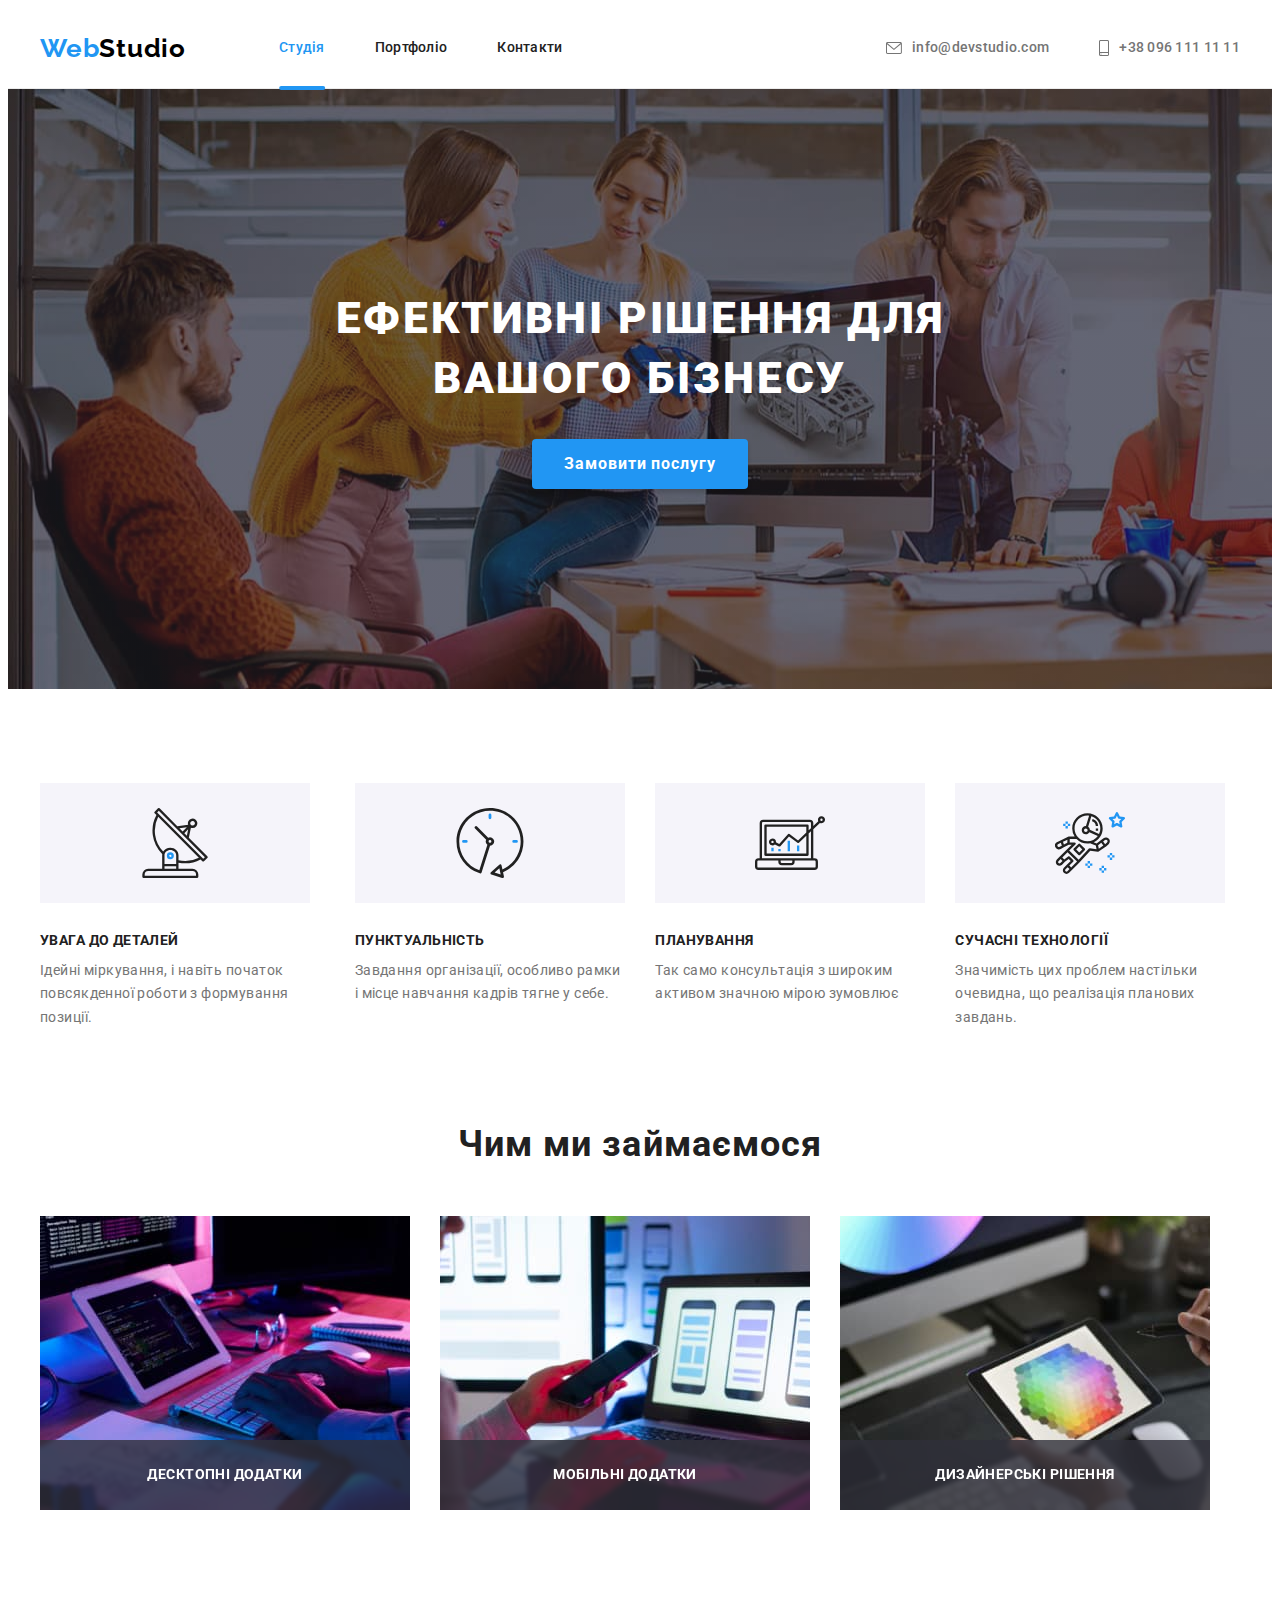
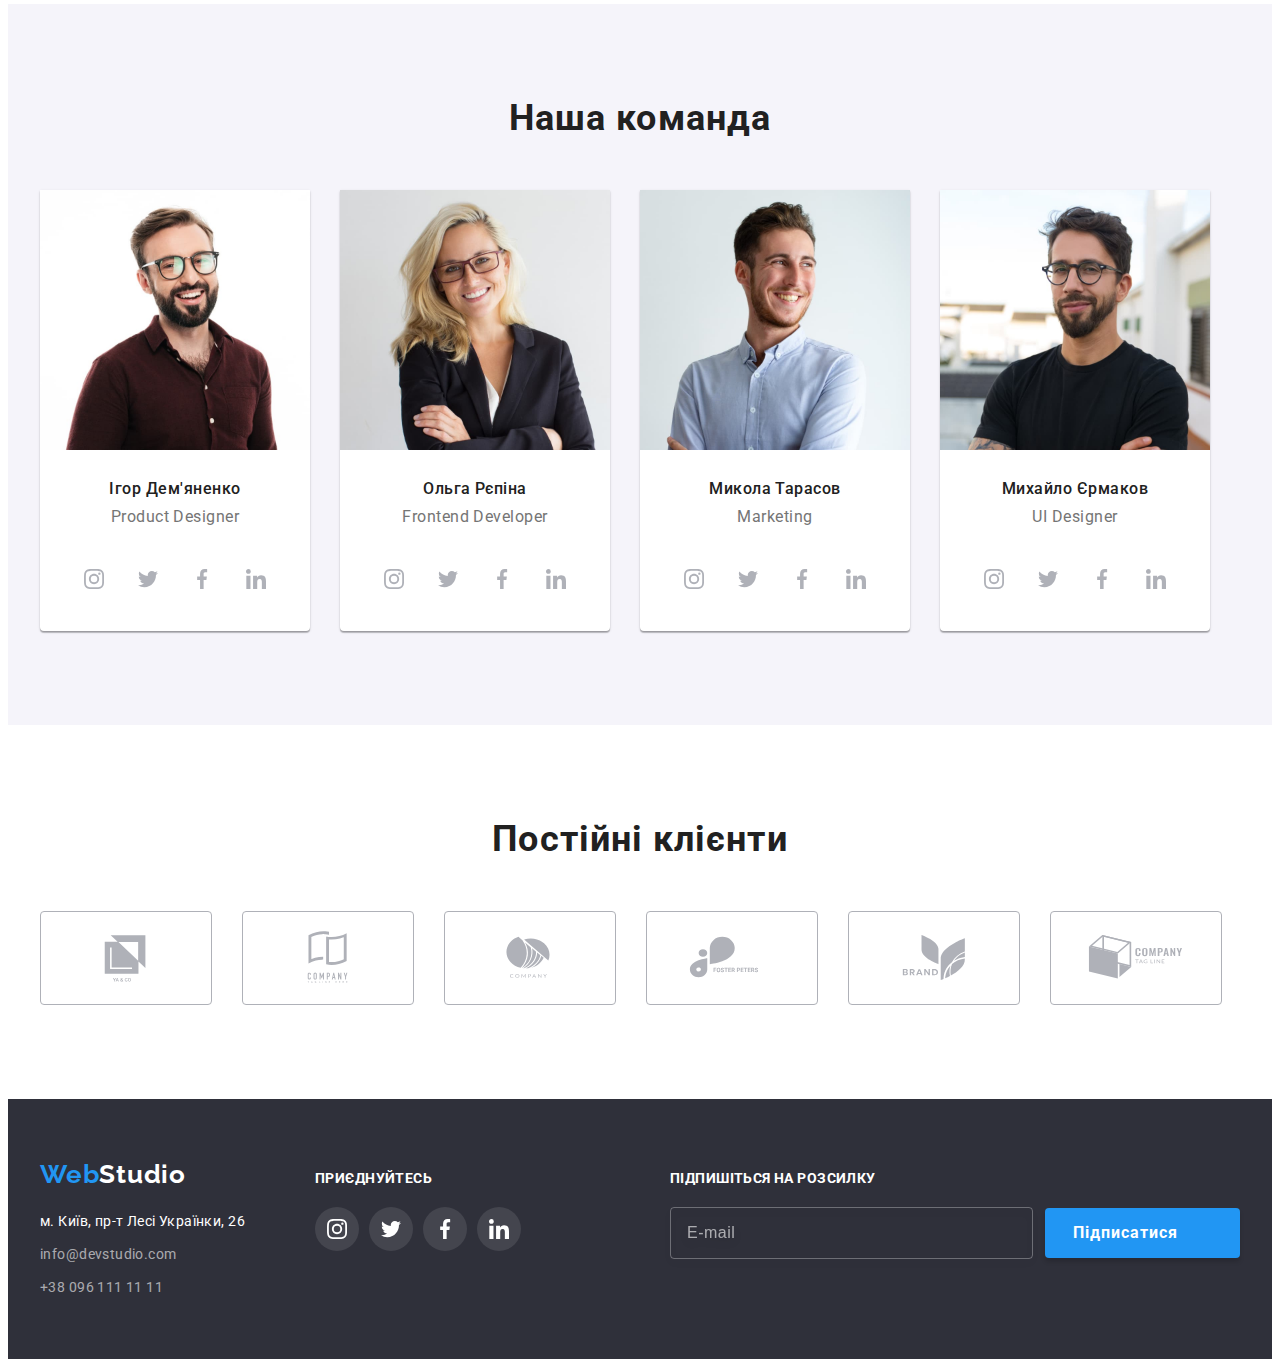
==== index.html @ 035a4a14 "Add files hw-06" ====
<!DOCTYPE html>
<html lang="uk">
  <head>
    <meta charset="UTF-8" />
    <meta http-equiv="X-UA-Compatible" content="IE=edge" />
    <meta name="viewport" content="width=device-width, initial-scale=1.0" />
    <title>WebStudio</title>
    <link rel="preconnect" href="https://fonts.googleapis.com" />
    <link rel="preconnect" href="https://fonts.gstatic.com" crossorigin />
    <link
      href="https://fonts.googleapis.com/css2?family=Raleway:wght@700&family=Roboto:wght@400;500;700;900&display=swap"
      rel="stylesheet"
    />
    <link
      rel="stylesheet"
      href="https://cdnjs.cloudflare.com/ajax/libs/modern-normalize/1.1.0/modern-normalize.min.css"
      integrity="sha512-wpPYUAdjBVSE4KJnH1VR1HeZfpl1ub8YT/NKx4PuQ5NmX2tKuGu6U/JRp5y+Y8XG2tV+wKQpNHVUX03MfMFn9Q=="
      crossorigin="anonymous"
      referrerpolicy="no-referrer"
    />
    <link rel="stylesheet" href="./css/style.css" />
  </head>
  <body>
    <header class="header">
      <div class="header-container container">
        <a href="./index.html" class="header-logo logo"
          >Web<span class="logo-header">Studio</span></a
        >
        <nav class="nav">
          <ul class="site-nav list">
            <li><a href="./index.html" class="header-nav-link nav-link link current">Студія</a></li>
            <li><a href="./portfolio.html" class="header-nav-link nav-link link">Портфоліо</a></li>
            <li><a href="" class="header-nav-link nav-link link">Контакти</a></li>
          </ul>
        </nav>
        <ul class="auth-nav list">
          <li>
            <a href="mailto:info@devstudio.com" class="header-address header-nav-link link">
              <svg class="header-icon envelope" width="16px" height="12px">
                <use href="./img/sprite.svg#icon-envelope"></use>
              </svg>
              info@devstudio.com</a
            >
          </li>
          <li>
            <a href="tel:+380961111111" class="header-tel header-nav-link link">
              <svg class="header-icon smartphone" width="10px" height="16px">
                <use href="./img/sprite.svg#icon-smartphone"></use>
              </svg>
              +38 096 111 11 11</a
            >
          </li>
        </ul>
      </div>
    </header>
    <main>
      <section class="hero">
        <div class="container hero-container">
          <h1 class="hero-title">Ефективні рішення для вашого бізнесу</h1>
          <button type="button" class="hero-button" data-modal-open>Замовити послугу</button>
        </div>
      </section>
      <section class="section benefits-section">
        <div class="container">
          <h2 class="visually-hidden">Our benefits</h2>
          <ul class="benefits-list list">
            <li class="benefits-item icon-antenna">
              <div class="benefits-container">
                <svg class="benefits-icon" width="70px" height="70px">
                  <use href="./img/sprite.svg#icon-antenna"></use>
                </svg>
              </div>
              <h3 class="section-title benefits-title">Увага до деталей</h3>
              <p class="benefits-text">
                Ідейні міркування, і навіть початок повсякденної роботи з формування позиції.
              </p>
            </li>
            <li class="benefits-item icon-clock">
              <div class="benefits-container">
                <svg class="benefits-icon" width="70px" height="70px">
                  <use href="./img/sprite.svg#icon-clock"></use>
                </svg>
              </div>
              <h3 class="section-title benefits-title">Пунктуальність</h3>
              <p class="benefits-text">
                Завдання організації, особливо рамки і місце навчання кадрів тягне у себе.
              </p>
            </li>
            <li class="benefits-item icon-diagram">
              <div class="benefits-container">
                <svg class="benefits-icon" width="70px" height="70px">
                  <use href="./img/sprite.svg#icon-diagram"></use>
                </svg>
              </div>
              <h3 class="section-title benefits-title">Планування</h3>
              <p class="benefits-text">
                Так само консультація з широким активом значною мірою зумовлює
              </p>
            </li>
            <li class="benefits-item icon-astronaut">
              <div class="benefits-container">
                <svg class="benefits-icon" width="70px" height="70px">
                  <use href="./img/sprite.svg#icon-astronaut"></use>
                </svg>
              </div>
              <h3 class="section-title benefits-title">Сучасні технології</h3>
              <p class="benefits-text">
                Значимість цих проблем настільки очевидна, що реалізація планових завдань.
              </p>
            </li>
          </ul>
        </div>
      </section>
      <section class="section work">
        <div class="container">
          <h2 class="section-title work-title">Чим ми займаємося</h2>
          <ul class="list work-list">
            <li class="work-list-item">
              <img src="./img/our-work-img-1.jpg" alt="ноутбук" width="370" height="294" />
              <p class="overlay-text">Десктопні додатки</p>
            </li>
            <li class="work-list-item">
              <img
                src="./img/our-work-img-2.jpg"
                alt="мобільний телефон"
                width="370"
                height="294"
              />
              <p class="overlay-text">Мобільні додатки</p>
            </li>
            <li class="work-list-item">
              <img
                src="./img/our-work-img-3.jpg"
                alt="планшет із схемою"
                width="370"
                height="294"
              />
              <p class="overlay-text">Дизайнерські рішення</p>
            </li>
          </ul>
        </div>
      </section>
      <section class="section team">
        <div class="container">
          <h2 class="section-title team-title">Наша команда</h2>
          <ul class="list team-list">
            <li class="team-list-item">
              <img
                class="team-pic"
                src="./img/team-img-1.jpg"
                alt="молодий мужчина в окулярах"
                width="270"
                height="260"
              />
              <div class="team-description">
                <h3 class="section-title title-member">Ігор Дем'яненко</h3>
                <p class="team-text" lang="en">Product Designer</p>
              </div>
              <ul class="social-list list">
                <li class="social-item">
                  <a
                    href="https://instargram.com"
                    target="_blank"
                    rel="noopener noreferrer"
                    aria-label="іконка Instargram"
                    class="social-link link"
                  >
                    <svg class="social-icon" width="20px" height="20px">
                      <use href="./img/sprite.svg#icon-instagram"></use>
                    </svg>
                  </a>
                </li>
                <li class="social-item">
                  <a
                    href="https://twitter.com"
                    target="_blank"
                    rel="noopener noreferrer"
                    aria-label="іконка Twitter"
                    class="social-link link"
                  >
                    <svg class="social-icon" width="20px" height="20px">
                      <use href="./img/sprite.svg#icon-twitter"></use>
                    </svg>
                  </a>
                </li>
                <li class="social-item">
                  <a
                    href="https://facebook.com"
                    target="_blank"
                    rel="noopener noreferrer"
                    aria-label="іконка Facebook"
                    class="social-link link"
                  >
                    <svg class="social-icon" width="20px" height="20px">
                      <use href="./img/sprite.svg#icon-facebook"></use>
                    </svg>
                  </a>
                </li>
                <li class="social-item">
                  <a
                    href="https://linkedin.com"
                    target="_blank"
                    rel="noopener noreferrer"
                    aria-label="іконка Linkedin"
                    class="social-link link"
                  >
                    <svg class="social-icon" width="20px" height="20px">
                      <use href="./img/sprite.svg#icon-linkedin"></use>
                    </svg>
                  </a>
                </li>
              </ul>
            </li>
            <li class="team-list-item">
              <img
                class="team-pic"
                src="./img/team-img-2.jpg"
                alt="симпатична блондинка"
                width="270"
                height="260"
              />
              <div class="team-description">
                <h3 class="section-title title-member">Ольга Рєпіна</h3>
                <p class="team-text" lang="en">Frontend Developer</p>
              </div>
              <ul class="social-list list">
                <li class="social-item">
                  <a
                    href="https://instargram.com"
                    target="_blank"
                    rel="noopener noreferrer"
                    aria-label="іконка Instargram"
                    class="social-link link"
                  >
                    <svg class="social-icon" width="20px" height="20px">
                      <use href="./img/sprite.svg#icon-instagram"></use>
                    </svg>
                  </a>
                </li>
                <li class="social-item">
                  <a
                    href="https://twitter.com"
                    target="_blank"
                    rel="noopener noreferrer"
                    aria-label="іконка Twitter"
                    class="social-link link"
                  >
                    <svg class="social-icon" width="20px" height="20px">
                      <use href="./img/sprite.svg#icon-twitter"></use>
                    </svg>
                  </a>
                </li>
                <li class="social-item">
                  <a
                    href="https://facebook.com"
                    target="_blank"
                    rel="noopener noreferrer"
                    aria-label="іконка Facebook"
                    class="social-link link"
                  >
                    <svg class="social-icon" width="20px" height="20px">
                      <use href="./img/sprite.svg#icon-facebook"></use>
                    </svg>
                  </a>
                </li>
                <li class="social-item">
                  <a
                    href="https://linkedin.com"
                    target="_blank"
                    rel="noopener noreferrer"
                    aria-label="іконка Linkedin"
                    class="social-link link"
                  >
                    <svg class="social-icon" width="20px" height="20px">
                      <use href="./img/sprite.svg#icon-linkedin"></use>
                    </svg>
                  </a>
                </li>
              </ul>
            </li>
            <li class="team-list-item">
              <img
                class="team-pic"
                src="./img/team-img-3.jpg"
                alt="мужчина посміхається"
                width="270"
                height="260"
              />
              <div class="team-description">
                <h3 class="section-title title-member">Микола Тарасов</h3>
                <p class="team-text" lang="en">Marketing</p>
              </div>
              <ul class="social-list list">
                <li class="social-item">
                  <a
                    href="https://instargram.com"
                    target="_blank"
                    rel="noopener noreferrer"
                    aria-label="іконка Instargram"
                    class="social-link link"
                  >
                    <svg class="social-icon" width="20px" height="20px">
                      <use href="./img/sprite.svg#icon-instagram"></use>
                    </svg>
                  </a>
                </li>
                <li class="social-item">
                  <a
                    href="https://twitter.com"
                    target="_blank"
                    rel="noopener noreferrer"
                    aria-label="іконка Twitter"
                    class="social-link link"
                  >
                    <svg class="social-icon" width="20px" height="20px">
                      <use href="./img/sprite.svg#icon-twitter"></use>
                    </svg>
                  </a>
                </li>
                <li class="social-item">
                  <a
                    href="https://facebook.com"
                    target="_blank"
                    rel="noopener noreferrer"
                    aria-label="іконка Facebook"
                    class="social-link link"
                  >
                    <svg class="social-icon" width="20px" height="20px">
                      <use href="./img/sprite.svg#icon-facebook"></use>
                    </svg>
                  </a>
                </li>
                <li class="social-item">
                  <a
                    href="https://linkedin.com"
                    target="_blank"
                    rel="noopener noreferrer"
                    aria-label="іконка Linkedin"
                    class="social-link link"
                  >
                    <svg class="social-icon" width="20px" height="20px">
                      <use href="./img/sprite.svg#icon-linkedin"></use>
                    </svg>
                  </a>
                </li>
              </ul>
            </li>
            <li class="team-list-item">
              <img
                class="team-pic"
                src="./img/team-img-4.jpg"
                alt="хлопець в окулярах"
                width="270"
                height="260"
              />
              <div class="team-description">
                <h3 class="section-title title-member">Михайло Єрмаков</h3>
                <p class="team-text" lang="en">UI Designer</p>
              </div>
              <ul class="social-list list">
                <li class="social-item">
                  <a
                    href="https://instargram.com"
                    target="_blank"
                    rel="noopener noreferrer"
                    aria-label="іконка Instargram"
                    class="social-link link"
                  >
                    <svg class="social-icon" width="20px" height="20px">
                      <use href="./img/sprite.svg#icon-instagram"></use>
                    </svg>
                  </a>
                </li>
                <li class="social-item">
                  <a
                    href="https://twitter.com"
                    target="_blank"
                    rel="noopener noreferrer"
                    aria-label="іконка Twitter"
                    class="social-link link"
                  >
                    <svg class="social-icon" width="20px" height="20px">
                      <use href="./img/sprite.svg#icon-twitter"></use>
                    </svg>
                  </a>
                </li>
                <li class="social-item">
                  <a
                    href="https://facebook.com"
                    target="_blank"
                    rel="noopener noreferrer"
                    aria-label="іконка Facebook"
                    class="social-link link"
                  >
                    <svg class="social-icon" width="20px" height="20px">
                      <use href="./img/sprite.svg#icon-facebook"></use>
                    </svg>
                  </a>
                </li>
                <li class="social-item">
                  <a
                    href="https://linkedin.com"
                    target="_blank"
                    rel="noopener noreferrer"
                    aria-label="іконка Linkedin"
                    class="social-link link"
                  >
                    <svg class="social-icon" width="20px" height="20px">
                      <use href="./img/sprite.svg#icon-linkedin"></use>
                    </svg>
                  </a>
                </li>
              </ul>
            </li>
          </ul>
        </div>
      </section>
      <section class="section">
        <div class="container">
          <h2 class="section-title customer-title">Постійні клієнти</h2>
          <ul class="list customer-list">
            <li class="customer-list-item">
              <a href="" class="customer-link link">
                <svg class="customer-icon" width="106px" height="60px">
                  <use href="./img/sprite.svg#icon-logo1"></use>
                </svg>
              </a>
            </li>
            <li class="customer-list-item">
              <a href="" class="customer-link link">
                <svg class="customer-icon" width="106px" height="60px">
                  <use href="./img/sprite.svg#icon-logo2"></use>
                </svg>
              </a>
            </li>
            <li class="customer-list-item">
              <a href="" class="customer-link link">
                <svg class="customer-icon" width="106px" height="60px">
                  <use href="./img/sprite.svg#icon-logo3"></use>
                </svg>
              </a>
            </li>
            <li class="customer-list-item">
              <a href="" class="customer-link link">
                <svg class="customer-icon" width="106px" height="60px">
                  <use href="./img/sprite.svg#icon-logo4"></use>
                </svg>
              </a>
            </li>
            <li class="customer-list-item">
              <a href="" class="customer-link link">
                <svg class="customer-icon" width="106px" height="60px">
                  <use href="./img/sprite.svg#icon-logo5"></use>
                </svg>
              </a>
            </li>
            <li class="customer-list-item">
              <a href="" class="customer-link link">
                <svg class="customer-icon" width="106px" height="60px">
                  <use href="./img/sprite.svg#icon-logo6"></use>
                </svg>
              </a>
            </li>
          </ul>
        </div>
      </section>
    </main>
    <footer class="footer">
      <div class="container footer-wrap">
          <div class="footer-address-wrap">
            <a href="./index.html" class="logo">Web<span class="logo-footer">Studio</span></a>
            <address class="address">
              <ul class="address-list list">
                <li class="address-list-item">
                  <a
                    href="https://goo.gl/maps/3BvKEKhX9x1HWo9JA"
                    target="_blank"
                    rel="noopener noreferrer nofollow"
                    class="footer-address link"
                    >м. Київ, пр-т Лесі Українки, 26
                  </a>
                </li>
                <li class="address-list-item">
                  <a href="mailto:info@devstudio.com" class="footer-link link"
                    >info@devstudio.com</a
                  >
                </li>
                <li class="address-list-item">
                  <a href="tel:+380961111111" class="footer-link link">+38 096 111 11 11</a>
                </li>
              </ul>
            </address>
          </div>
          <div class="footer-social">
            <h2 class="footer-social-title">Приєднуйтесь</h2>
            <ul class="footer-social-list list">
              <li class="footer-social-item">
                <a
                  href="https://instargram.com"
                  target="_blank"
                  rel="noopener noreferrer"
                  aria-label="іконка Instargram"
                  class="footer-social-link link"
                >
                  <svg class="footer-social-icon" width="20px" height="20px">
                    <use href="./img/sprite.svg#icon-instagram"></use>
                  </svg>
                </a>
              </li>
              <li class="footer-social-item">
                <a
                  href="https://twitter.com"
                  target="_blank"
                  rel="noopener noreferrer"
                  aria-label="іконка Twitter"
                  class="footer-social-link link"
                >
                  <svg class="footer-social-icon" width="20px" height="20px">
                    <use href="./img/sprite.svg#icon-twitter"></use>
                  </svg>
                </a>
              </li>
              <li class="footer-social-item">
                <a
                  href="https://facebook.com"
                  target="_blank"
                  rel="noopener noreferrer"
                  aria-label="іконка Facebook"
                  class="footer-social-link link"
                >
                  <svg class="footer-social-icon" width="20px" height="20px">
                    <use href="./img/sprite.svg#icon-facebook"></use>
                  </svg>
                </a>
              </li>
              <li class="footer-social-item">
                <a
                  href="https://linkedin.com"
                  target="_blank"
                  rel="noopener noreferrer"
                  aria-label="іконка Linkedin"
                  class="footer-social-link link"
                >
                  <svg class="footer-social-icon" width="20px" height="20px">
                    <use href="./img/sprite.svg#icon-linkedin"></use>
                  </svg>
                </a>
              </li>
            </ul>
          </div>
          <div class="footer-form-wrapper">
            <p class="footer-social-title">Підпишіться на розсилку</p>
            <form class="footer-form">
              <label class="footer-form-label" for="user_mai">
                <input
                  class="footer-form-field"
                  type="text"
                  name="user_mail"
                  id="user_mail"
                  placeholder="E-mail"
                />
              </label>
              <button class="footer-form-btn button" type="submit">Підписатися</button>
            </form>
          </div>
      </div>
    </footer>
    <div class="backdrop is-hidden" data-modal>
      <div class="modal" data-modal-window>
        <button class="modal-btn" data-modal-close>
          <svg class="modal-icon" width="11px" height="11px">
            <use href="./img/sprite.svg#icon-cross-button"></use>
          </svg>
        </button>
        <strong class="modal-label">Залиште свої дані, ми вам передзвонимо</strong>
        <form class="modal-form" name="modal_form">
          <div class="modal-form-group" role="group">
            <label class="modal-form-label" for="user_name">Ім'я</label>
            <div class="modal-form-wrapper">
              <input class="modal-form-field" type="text" name="user_name" id="user_name" />
              <svg class="modal-form-icon" width="18" height="18">
                <use href="./img/sprite.svg#icon-modal-person"></use>
              </svg>
            </div>
            <label class="modal-form-label" for="user_phone">Телефон</label>
            <div class="modal-form-wrapper">
              <input class="modal-form-field" type="tel" name="user_phone" id="user_phone" />
              <svg class="modal-form-icon" width="18" height="18">
                <use href="./img/sprite.svg#icon-modal-tel"></use>
              </svg>
            </div>
            <label class="modal-form-label" for="user_mail">Пошта</label>
            <div class="modal-form-wrapper">
              <input class="modal-form-field" type="text" name="user_mail" id="user_mail" />
              <svg class="modal-form-icon" width="18" height="18">
                <use href="./img/sprite.svg#icon-modal-mail"></use>
              </svg>
            </div>
            <label class="modal-form-label" for="user_message">Коментар</label>
            <textarea
              class="modal-form-message"
              name="user_message"
              id="user_message"
              rows="6"
              placeholder="Введіть текст"
            ></textarea>
          </div>
          <div class="modal-form-agreement" role="group">
            <input class="modal-form-checkbox" type="checkbox" id="user_agreement" />
            <label class="modal-form-agreement-text" for="user_agreement"
              >Погоджуюся з розсилкою та приймаю
              <a class="modal-form-agreement-link" href="">Умови договору</a>
            </label>
          </div>
          <button class="modal-form-btn button" type="submit">Відправити</button>
        </form>
      </div>
    </div>
    <script src="./js/modal.js"></script>
  </body>
</html>
---- css/style.css ----
:root {
    --main-text-color: #757575;
    --title-text-color: #212121;
    --secondary-title-color: #FFFFFF;
    --accent-color: #2196F3;
    --background-color: #FFFFFF; 
    --secondary-bcg-color: #F5F4FA;
    --logo-color: #000000;
    --footer-bcg-color: #2F303A;
    --footer-link-color: rgba(255, 255, 255, 0.6);
    --font-size-main: 14px;
    --font-size-secondary: 16px;
    --indent: 30px;
    --anim-duration: 250ms;
    --anim-timing-function: cubic-bezier(0.4, 0, 0.2, 1);
}
body {
    font-family: 'Roboto', sans-serif;
    font-size: var(--font-size-main);
    letter-spacing: 0.03em;
    color: var(--main-text-color);
    background-color: var(--background-color);
}
h1,h2,h3,h4,h5,h6, p {
    margin: 0;
}
img {
    display: block;
    max-width: 100%;
    height: auto;
}
address {
    font-style: normal;
}
button {
    display: block;
    border: none;
    cursor: pointer;
    border-radius: 4px;
}
.section {
    padding-top: 94px;
    padding-bottom: 94px; 
    
    /*outline: 1px dashed  teal; */
}
.container {
    width: 1200px;
    padding-right: 15px;
    padding-left: 15px;
    margin-right: auto;
    margin-left: auto;
    
    /*outline: 1px solid tomato;*/
}
.list {
    list-style: none;
    margin: 0;
    padding: 0;
}
.link, .logo {
    text-decoration: none;
}
.section-title {
    color: var(--title-text-color);
}
.logo {
    font-family: 'Raleway', sans-serif;
    color: var(--accent-color);
    font-weight: 700;
    font-size: 26px;
    line-height: 1.19;
    letter-spacing: 0.03em;
}
.header-container {
    display: flex;
    align-items: center;
}
.header {
    border-bottom: 1px solid #ECECEC;
}
.logo-header {
    color: var(--logo-color);
}
.header-logo {
    margin-right: 93px;
}
.nav {
    margin-right: auto;
}
.site-nav {
    display: flex;
    align-items: center;
    gap: 50px;
}
.site-nav .link {
    color: var(--title-text-color);

    transition-property: color;
    transition-duration: var(--anim-duration);
    transition-timing-function: var(--anim-timing-function);
}
.site-nav .link:hover, .site-nav .link:focus {
    color: var(--accent-color);
}
.site-nav .link.current {
    color: var(--accent-color);
}
.header-nav-link {
    position: relative;
    font-weight: 500;
    font-size: var(--font-size-main);
    line-height: 1.14;
    letter-spacing: 0.02em;
    display: block;
    padding-top: 32px;
    padding-bottom: 32px;
} 
.header-nav-link:hover, .header-nav-link {
    color: var(--accent-color);
}
.current::after {
    content: '';
    position: absolute;
    left: 50%;
    bottom: -2px;
    transform: translateX(-50%);
    display: block;
    width: 100%;
    height: 4px;
    border-radius: 2px;
    background-color: var(--accent-color);
}
.header-address,
.header-tel {
    display: inline-flex;
    align-items: center;
    color: var(--main-text-color);

    transition-property: color;
    transition-duration: var(--anim-duration);
    transition-timing-function: var(--anim-timing-function);
}
.auth-nav {
    display: flex;
    align-items: center;
    gap: 50px;
}
.auth-nav:hover, .auth-nav:focus {
    color: var(--accent-color);
}
.header-icon {
    margin-right: 10px;
    fill: currentColor;
}
.hero {
    max-width: 1600px;
    margin: 0 auto;
    background-color: #C4C4C4;
    background-image: linear-gradient( to right,
    rgba(47, 48, 58, 0.4),
    rgba(47, 48, 58, 0.4)
    ), url(../img/hero-bcg.jpg);
    background-size: cover;
    background-repeat: no-repeat;
    text-align: center;
    padding: 200px 0;
}
.hero-title {
    width: 696px;
    margin: 0 auto;
    margin-bottom: 30px;
    color: var(--secondary-title-color); 
    font-weight: 900;
    font-size: 44px;
    line-height: 1.36;
    letter-spacing: 0.06em;
    text-transform: uppercase;
}
.hero-button {
    min-width: 216px;
    padding: 10px 32px;
    font-family: inherit;
    font-weight: 700;
    font-size: var(--font-size-secondary);
    line-height: 30px;
    display: inline-block;
    align-items: center;
    text-align: center;
    letter-spacing: 0.06em;
    background-color: var(--accent-color);
    color: var(--secondary-title-color);
    box-shadow: 0px 4px 4px rgba(0, 0, 0, 0.15);
    border: none;
}
.hero-button:hover, .hero-button:focus {
    animation: pulsate-bck 0.5s ease-in-out infinite both;
}
.benefits-section {
    padding-bottom: 0;
}
.visually-hidden {
    position: absolute;
    white-space: nowrap;
    width: 1px;
    height: 1px;
    overflow: hidden;
    border: 0;
    padding: 0;
    clip: rect(0 0 0 0);
    clip-path: inset(50%);
    margin: -1px;
}
.benefits-container {
    display: flex;
    justify-content: center;
    align-items: center;
    width: 270px;
    height: 120px;
    background-color: var(--secondary-bcg-color);
    margin-bottom: 30px;
}
.benefits-list {
    display: flex;
}
.benefits-item:not(:last-child) {
    margin-right: 30px;
}
.benefits-title {
    font-weight: 700;
    font-size: var(--font-size-main);
    line-height: 1.14;
    letter-spacing: 0.03em;
    text-transform: uppercase;
    margin-bottom: 10px;
}
.benefits-text {
    font-size: var(--font-size-main);
    line-height: 1.7;
    letter-spacing: 0.03em;
}
.work-list {
    display: flex;
}
.work-list-item {
    position: relative;
}
.overlay-text {
    display: flex;
    align-items: center;
    justify-content: center;
    font-weight: 700;
    line-height: 1.14;
    text-transform: uppercase;
    color: var(--secondary-title-color);
    position: absolute;
    bottom: 0;
    width: 100%;
    height: 70px;
    background: rgba(47, 48, 58, 0.8);
    backdrop-filter: blur(2px);
}
.work-title, 
.team-title, 
.customer-title {
    font-weight: 700;
    font-size: 36px;
    line-height: 1.16;
    text-align: center;
    letter-spacing: 0.03em;
    margin-bottom: 50px;
}
.work-list-item:not(:last-child) {
    margin-right: var(--indent);
}
.team-list {
    display: flex;
    flex-wrap: wrap;
}
.team {
    background-color: var(--secondary-bcg-color);
}
.team-list-item:not(:last-child) {
    margin-right: var(--indent);
}
.team-list-item {
    background-color: var(--background-color);
    box-shadow: 0px 1px 3px rgba(0, 0, 0, 0.12), 
    0px 1px 1px rgba(0, 0, 0, 0.14), 
    0px 2px 1px rgba(0, 0, 0, 0.2);
    border-radius: 0px 0px 4px 4px;
}
.team-description {
    padding-top: 30px;
    padding-bottom: 30px;
}
.title-member {
    font-weight: 500;
    font-size: var(--font-size-secondary);
    line-height: 1.18;
    text-align: center;
    letter-spacing: 0.03em;
    margin-bottom: 10px;
}
.team-text {
    font-size: var(--font-size-secondary);
    line-height: 1.18;
    text-align: center;
    letter-spacing: 0.03em;
}
.social-list {
    display: flex;
    justify-content: center;
    gap: 10px;
    padding-bottom: 30px;
}
.social-item {
    width: 44px;
    height: 44px;
}
.social-link {
    display: flex;
    justify-content: center;
    align-items: center;
    width: 100%;
    height: 100%;
    color: #AFB1B8;
    border-radius: 50%;

    transition-property: color, background-color;
    transition-duration: var(--anim-duration);
    transition-timing-function: var(--anim-timing-function);
}
.social-icon {
    fill: currentColor;
}
.social-link:hover, .social-link:focus {
    color: var(--secondary-title-color);
    background-color: var(--accent-color); 
}
.social-icon:hover, .social-icon:focus {
    fill: currentColor;
}
.customer-list {
    display: flex;
    gap: 30px;
}
.customer-link {
    display: flex;
    justify-content: center;
    align-items: center;
    width: 170px;
    height: 92px;
    color: #AFB1B8;
    border: 1px solid #AFB1B8;
    border-radius: 4px;

    transition-property: color, border-color;
    transition-duration: var(--anim-duration);
    transition-timing-function: var(--anim-timing-function);
}
.customer-link:hover, .customer-link:focus {
    color: var(--accent-color);
    border-color: var(--accent-color);
}
.customer-icon {
    fill: currentColor;
}
.footer {
    padding: 60px 0;
    background-color: var(--footer-bcg-color);
}
.footer-wrap {
    display: flex;
    align-items: baseline;
    justify-content: space-between;
}
.footer-address-wrap {
    margin-right: 70px;
}
.logo-footer {
    color: var(--secondary-title-color);
}
.address-list {
    margin-top: 20px;
    font-size: var(--font-size-main);
    line-height: 1.7;
    letter-spacing: 0.03em;
}
.footer  .footer-address.link {
    color: var(--secondary-title-color); 
    transition-property: color;
    transition-duration: var(--anim-duration);
    transition-timing-function: var(--anim-timing-function);
}
.footer .link {
    color: var(--footer-link-color);
    transition-property: color, background-color;
    transition-duration: var(--anim-duration);
    transition-timing-function: var(--anim-timing-function);
}
.footer .link:hover, .footer .link:focus {
    color: var(--accent-color);
}
.address-list-item:not(:last-child) {
    margin-bottom: 9px;
}
.footer-social {
    margin-right: auto;
}
.footer-social-title {
    font-weight: 700;
    font-size: var(--font-size-main);
    line-height: 1.14;
    letter-spacing: 0.03em;
    text-transform: uppercase;
    color: var(--secondary-title-color);
    margin-bottom: 20px;
}
.footer-social-list {
    display: flex;
    gap: 10px;
}
.footer-social-item {
    width: 44px;
    height: 44px;
}
.footer-social-link {
    display: flex;
    justify-content: center;
    align-items: center;
    width: 100%;
    height: 100%;
    border-radius: 50%;
    background-color:  rgba(255, 255, 255, 0.1);
    color: var(--secondary-title-color);
}
.footer-social-link:hover, 
.footer-social-link:focus {
    background-color: var(--accent-color);
}
.footer-social-icon {
    fill: var(--secondary-title-color);
}
.footer-form {
    display: flex;
    justify-content: flex-end;
    align-items: center;
    gap: 12px;
    width: 570px;
}
.footer-form-label {
    display: inline-flex;
    flex-grow: 1;
}
.footer-form-field {
    width: 100%;
    height: 50px;
    padding: 0 16px;
    color: var(--secondary-title-color);
    font-size: 16px;
    background-color: transparent;
    border: 1px solid rgba(255, 255, 255, 0.3);
    filter: drop-shadow(0px 4px 4px rgba(0, 0, 0, 0.15));
    border-radius: 4px;
}
.footer-form-field::placeholder {
    font-size: 16px;
    line-height: calc(20 / 16);
    letter-spacing: 0.03em;
    color: rgba(255, 255, 255, 0.6);
}
.footer-form-btn {
    display: inline-flex;
    font-family: inherit;
    font-weight: 700;
    font-size: var(--font-size-secondary);
    line-height: 30px;
    align-items: center;
    text-align: center;
    letter-spacing: 0.06em;
    background-color: var(--accent-color);
    color: var(--secondary-title-color);
    box-shadow: 0px 4px 4px rgba(0, 0, 0, 0.15);
    border: none;
    padding: 10px 28px;
}
.footer-form-btn::after {
    content: "";
    width: 24px;
    height: 24px;
    margin-left: 10px;
    background-image: url(../icons/footer-send.svg);
    background-size: contain;
}
.footer-form-btn:hover, .footer-form-btn:focus {
    animation: pulsate-bck 0.5s ease-in-out infinite both;
}

/* Styles for portfolio */
.filter-list {
    display: flex;
    justify-content: center;
    gap: 8px;
    margin-bottom: 50px;
}
.filter-btn {
    padding: 6px 22px;
    font-family: inherit;
    font-weight: 500;
    font-size: var(--font-size-secondary);
    line-height: 1.62;
    text-align: center;
    letter-spacing: 0.03em; 
    background-color: var(--secondary-bcg-color);
    color: var(--title-text-color);
    border: none;

    transition-property: color, background-color, box-shadow;
    transition-duration: var(--anim-duration);
    transition-timing-function: var(--anim-timing-function);

}
.filter-btn:hover, .filter-btn:focus {
    background-color: var(--accent-color);
    color: var(--secondary-title-color);
    box-shadow: 0px 3px 1px rgba(0, 0, 0, 0.1),
    0px 1px 2px rgba(0, 0, 0, 0.08),
    0px 2px 2px rgba(0, 0, 0, 0.12);
}
.gallery-list {
    display: flex;
    flex-wrap: wrap;
    gap: var(--indent);
}
.gallery-thumbs {
    position: relative;
    overflow: hidden;
}
.overlay-gallery {
    position: absolute;
    top: 0;
    left: 0;
    transform: translateY(100%);
    width: 100%;
    height: 100%;
    padding-left: 24px;
    padding-right: 24px;
    display: flex;
    align-items: center;
    color: var(--background-color);
    font-size: 18px;
    line-height: 1.55;
    letter-spacing: 0.03em;
    background-color: rgba(33, 150, 243, 0.9);
    transition-property: transform;
    transition-duration: var(--anim-duration);
    transition-timing-function: var(--anim-timing-function);
}
.gallery-image {
    display: inline-block;
    transition-property: box-shadow;
    transition-duration: var(--anim-duration);
    transition-timing-function: var(--anim-timing-function);
}
.gallery-image:hover .overlay-gallery, 
.gallery-image:focus .overlay-gallery {
    transform: translateY(0);
}
.gallery-image:hover, .gallery-image:focus {
    box-shadow: 0px 1px 1px rgba(0, 0, 0, 0.12),
    0px 4px 4px rgba(0, 0, 0, 0.06), 
    1px 4px 6px rgba(0, 0, 0, 0.16);
}    
.gallery-description {
    background: var(--background-color);
    border: 1px solid  #EEEEEE;
    border-top: none;
    padding: 20px 24px;
}
.gallery-item-title {
    font-weight: 700;
    font-size: 18px;
    line-height: 2;
    letter-spacing: 0.06em;
    margin-bottom: 4px;
}
.gallery-item-text {
    font-size: var(--font-size-secondary);
    line-height: 1.87;
    letter-spacing: 0.03em;
    color: var(--main-text-color);
}
.backdrop {
    position: fixed;
    top: 0;
    left: 0;
    width: 100%;
    height: 100%;
    background-color: rgba(0, 0, 0, 0.2);
    backdrop-filter: blur(1px);
    transition-property: opacity, visibility;
    transition-duration: var(--anim-duration);
    transition-timing-function: var(--anim-timing-function);
}
.backdrop.is-hidden {
    opacity: 0;
    visibility: hidden;
    pointer-events: none;
}
.modal {
    position: absolute;
    top: 50%;
    left: 50%;
    padding: 40px;
    transform: translateX(-50%) translateY(-50%);
    width: 530px;
    min-height: 580px;
    background-color: var(--background-color);
    box-shadow: 0px 1px 3px rgba(0, 0, 0, 0.12), 
    0px 1px 1px rgba(0, 0, 0, 0.14), 
    0px 2px 1px rgba(0, 0, 0, 0.2);
    border-radius: 4px;  
}
.modal.modal-animation {
    animation: scale-in-ver-top 0.6s cubic-bezier(0.250, 0.460, 0.450, 0.940) both;
}
.modal-btn {
    position: absolute;
    top: 8px;
    right: 8px;
    display: inline-flex;
    align-items: center;
    justify-content: center;
    padding: 0;
    width: 30px;
    height: 30px;
    border-radius: 50%;
    background-color: var(--background-color);
    border: 1px solid rgba(0, 0, 0, 0.1);
}
.modal-icon {
    fill: var(--logo-color);
    transition-property: fill;
    transition-duration: var(--anim-duration);
    transition-timing-function: var(--anim-timing-function);
}
.modal-btn:hover .modal-icon,
.modal-btn:focus .modal-icon {
    fill: var(--accent-color)
}
.modal-label {
    display: block;
    margin-bottom: 12px;
    text-align: center;
    font-weight: 700;
    font-size: 20px;
    line-height: calc(23 / 20);
    letter-spacing: 0.03em;
    color: var(--title-text-color);
}
.modal-form-group {
    margin-bottom: 20px;
}
.modal-form-label {
    display: block;
    font-size: 12px;
    margin-bottom: 4px;
    font-size: 12px;
    line-height: calc(14 / 12);
    letter-spacing: 0.01em;
    color: var(--main-text-color);
}
.modal-form-wrapper {
    position: relative;
    margin-bottom: 10px;
}
.modal-form-field {
    width: 100%;
    height: 40px;
    padding-left: 42px;
    padding-right: 42px;
    border: 1px solid rgba(33, 33, 33, 0.2);
    border-radius: 4px;
    outline: 1px solid transparent;
    outline-offset: -1px;
    transition-property: outline;
    transition-duration: var(--anim-duration);
    transition-timing-function: var(--anim-timing-function);
}
.modal-form-field:focus {
    outline: 1px solid var(--accent-color);
}
.modal-form-icon {
    position: absolute;
    top: 50%;
    left: 12px;
    transform: translateY(-50%);
    transition: fill var(--anim-duration) var(--anim-timing-function);
}
.modal-form-field:focus + .modal-form-icon {
    fill: var(--accent-color)
}
.modal-form-message {
    display: block;
    width: 100%;
    height: 120px;
    resize: none;
    padding: 12px 16px;
    border: 1px solid rgba(33, 33, 33, 0.2);
    border-radius: 4px;
    outline: 1px solid transparent;
    outline-offset: -1px;
    transition-property: outline;
    transition-duration: var(--anim-duration);
    transition-timing-function: var(--anim-timing-function);
}
.modal-form-message:focus {
    outline: 1px solid var(--accent-color);
}
.modal-form-message::placeholder {
    font-size: 12px;
    line-height: calc(14 / 12);
    letter-spacing: 0.01em;
    color: rgba(117, 117, 117, 0.5);
}
.modal-form-agreement {
    display: flex;
    align-items: center;
    justify-content: center;
    gap: 10px;
    margin-bottom: 30px;
}
.modal-form-agreement-text {
    line-height: calc(24 / 14);
    letter-spacing: 0.03em;
    color: var(--main-text-color);
    user-select: none;
}
.modal-form-agreement-link {
    color: var(--accent-color);
    text-underline-offset: 2px;
}
.modal-form-checkbox {
    appearance: none;
    width: 16px;
    height: 15px;
    outline: 2px solid transparent;
    outline-offset: -2px;
    border: 2px solid var(--title-text-color);
    border-radius: 2px;
    background-position: center;
    background-repeat: no-repeat;
    background-size: 0;
    transition-property: background-size, background-color, outline-color;
    transition-duration: var(--anim-duration);
    transition-timing-function: var(--anim-timing-function);
}
.modal-form-checkbox:checked {
    outline-color: var(--accent-color);
    background-color: var(--accent-color);
    background-size: 12px 11px;
    background-image: url("data:image/svg+xml,%3Csvg width='13' height='10' viewBox='0 0 13 10' fill='none' xmlns='http://www.w3.org/2000/svg'%3E%3Cpath d='M1.95703 4.75166L1.88825 4.68604L1.81923 4.75141L0.93123 5.59258L0.854858 5.66492L0.930974 5.73753L4.42671 9.07236L4.49574 9.1382L4.56476 9.07236L12.069 1.91352L12.1449 1.84116L12.069 1.76881L11.1873 0.927644L11.1183 0.861826L11.0493 0.927611L4.49577 7.17353L1.95703 4.75166Z' fill='white' stroke='white' stroke-width='0.2'/%3E%3C/svg%3E");
}
.modal-form-btn {
    display: block;
    align-items: center;
    text-align: center;
    margin: 0 auto;
    padding: 10px 52px;
    font-family: inherit;
    font-weight: 700;
    font-size: var(--font-size-secondary);
    line-height: 30px;
    letter-spacing: 0.06em;
    background-color: var(--accent-color);
    color: var(--secondary-title-color);
    box-shadow: 0px 4px 4px rgba(0, 0, 0, 0.15);
    border: none;
}
.modal-form-btn:hover, .modal-form-btn:focus {
    animation: pulsate-bck 0.5s ease-in-out infinite both;
}
@keyframes scale-in-ver-top {
    0% {
      transform: scaleY(0) translate(-50%, -50%);
      transform-origin: 100% 0%;
      opacity: 0.2;
    }
    50% {
        transform: scaleY(0.5) translate(-50%, -50%);
        transform-origin: 100% 0%;
        opacity: 0.5;
      }
    100% {
      transform: scaleY(1) translate(-50%, -50%);
      transform-origin: 100% 0%;
      opacity: 1;
    }
  }
  @keyframes pulsate-bck {
    0% {
      transform: scale(1);
    }
    50% {
      transform: scale(0.98);
    }
    100% {
      transform: scale(1);
    }
  }
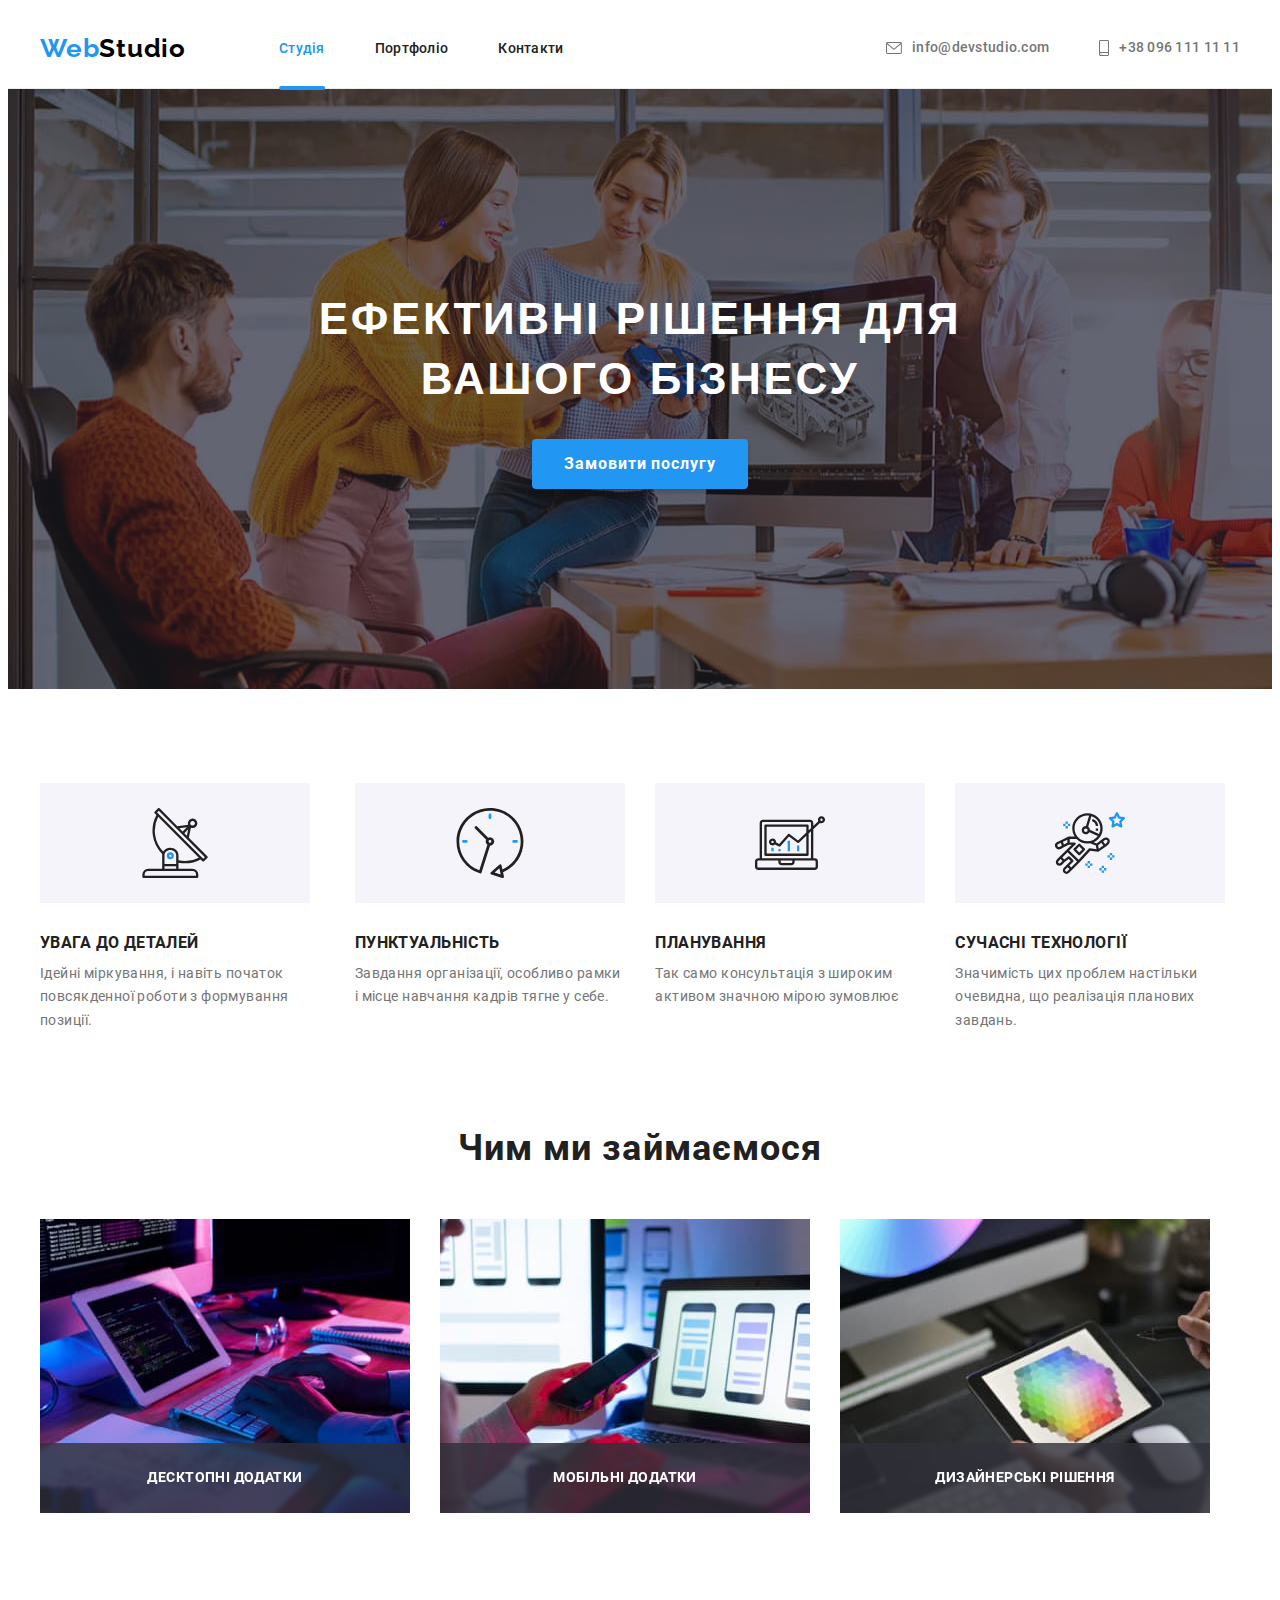
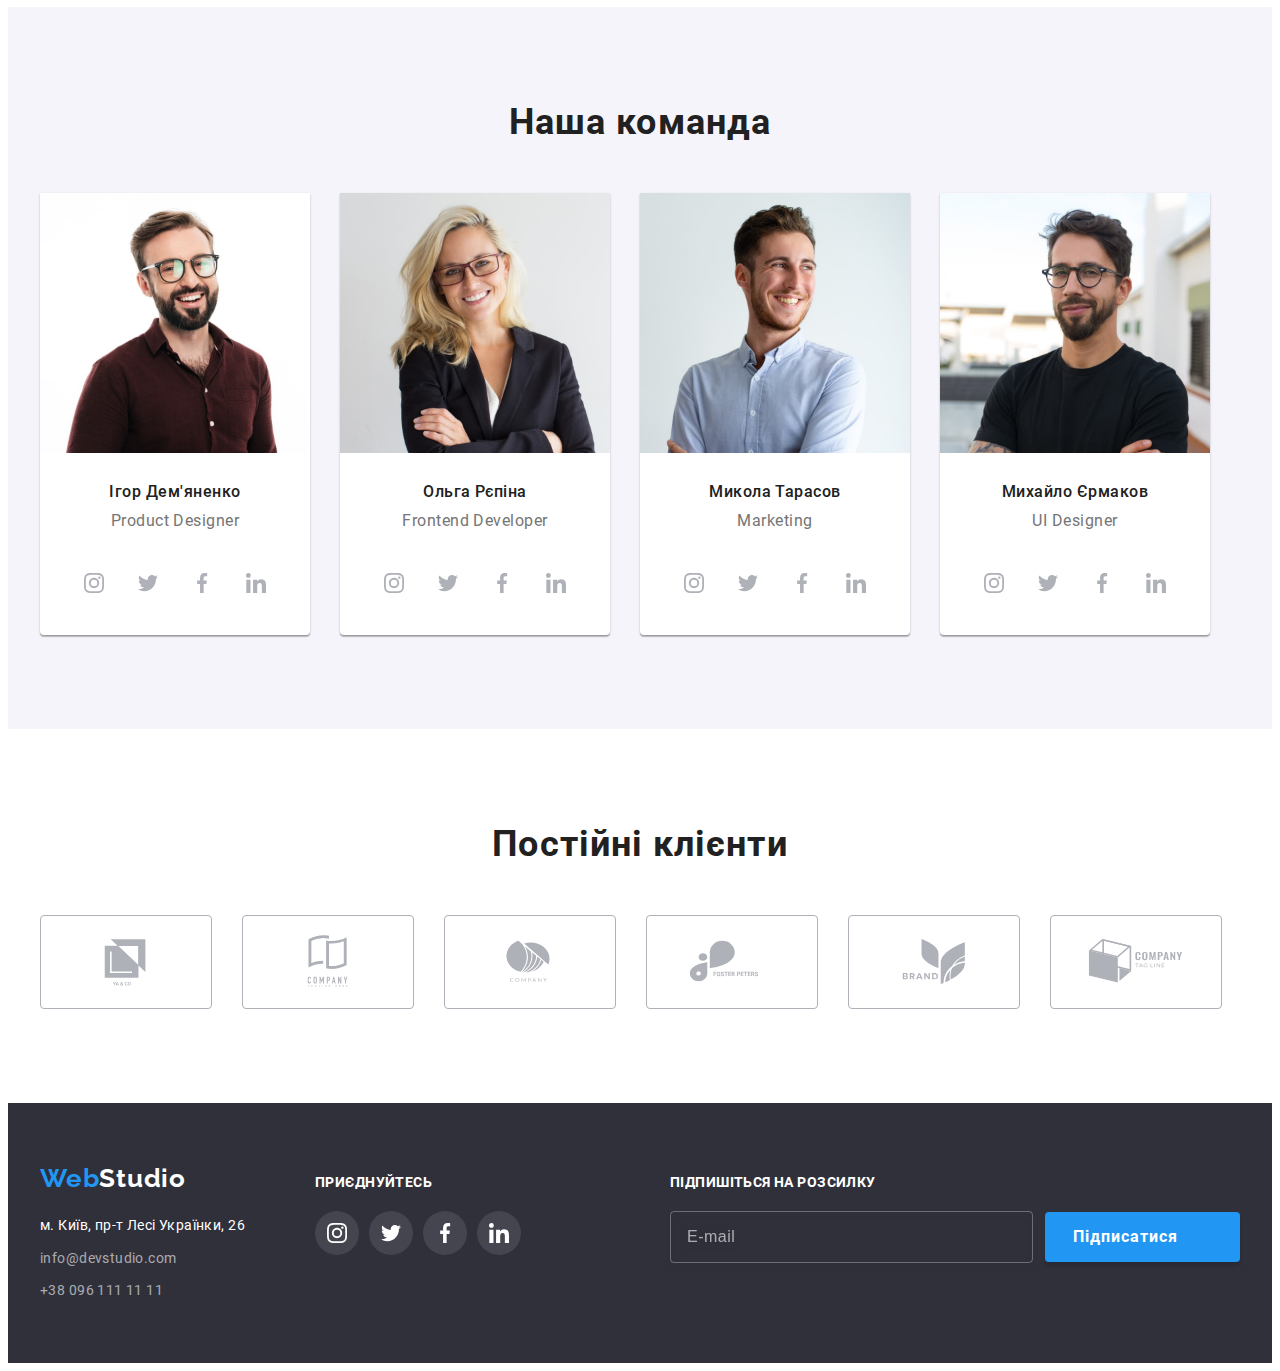
==== commit 72ee81dc: "Add sass files" ====
--- a/index.html
+++ b/index.html
@@ -5,12 +5,7 @@
     <meta http-equiv="X-UA-Compatible" content="IE=edge" />
     <meta name="viewport" content="width=device-width, initial-scale=1.0" />
     <title>WebStudio</title>
-    <link rel="preconnect" href="https://fonts.googleapis.com" />
-    <link rel="preconnect" href="https://fonts.gstatic.com" crossorigin />
-    <link
-      href="https://fonts.googleapis.com/css2?family=Raleway:wght@700&family=Roboto:wght@400;500;700;900&display=swap"
-      rel="stylesheet"
-    />
+    <link rel="stylesheet" href="./fonts" />
     <link
       rel="stylesheet"
       href="https://cdnjs.cloudflare.com/ajax/libs/modern-normalize/1.1.0/modern-normalize.min.css"
@@ -18,33 +13,42 @@
       crossorigin="anonymous"
       referrerpolicy="no-referrer"
     />
+    <link rel="stylesheet" href="./css/main.min.css" />
     <link rel="stylesheet" href="./css/style.css" />
   </head>
   <body>
     <header class="header">
-      <div class="header-container container">
-        <a href="./index.html" class="header-logo logo"
-          >Web<span class="logo-header">Studio</span></a
+      <div class="header-container">
+        <a href="./index.html" class="logo header-logo"
+          >Web<span class="logo logo--dark-theme">Studio</span></a
         >
         <nav class="nav">
-          <ul class="site-nav list">
-            <li><a href="./index.html" class="header-nav-link nav-link link current">Студія</a></li>
-            <li><a href="./portfolio.html" class="header-nav-link nav-link link">Портфоліо</a></li>
-            <li><a href="" class="header-nav-link nav-link link">Контакти</a></li>
+          <ul class="nav__list list">
+            <li class="nav__item">
+              <a href="./index.html" class="header-nav__link nav__link link nav__link--current"
+                >Студія</a
+              >
+            </li>
+            <li class="nav__item">
+              <a href="./portfolio.html" class="header-nav__link nav__link link">Портфоліо</a>
+            </li>
+            <li class="nav__item">
+              <a href="" class="header-nav__link nav__link link">Контакти</a>
+            </li>
           </ul>
         </nav>
-        <ul class="auth-nav list">
-          <li>
-            <a href="mailto:info@devstudio.com" class="header-address header-nav-link link">
-              <svg class="header-icon envelope" width="16px" height="12px">
+        <ul class="header-contacts contacts list">
+          <li class="contacts__item">
+            <a href="mailto:info@devstudio.com" class="header-contacts__link contacts__link link">
+              <svg class="contacts__icon envelope" width="16px" height="12px">
                 <use href="./img/sprite.svg#icon-envelope"></use>
               </svg>
               info@devstudio.com</a
             >
           </li>
-          <li>
-            <a href="tel:+380961111111" class="header-tel header-nav-link link">
-              <svg class="header-icon smartphone" width="10px" height="16px">
+          <li class="contacts__item">
+            <a href="tel:+380961111111" class="header-contacts__link contacts__link link">
+              <svg class="contacts__icon smartphone" width="10px" height="16px">
                 <use href="./img/sprite.svg#icon-smartphone"></use>
               </svg>
               +38 096 111 11 11</a
@@ -55,357 +59,326 @@
     </header>
     <main>
       <section class="hero">
-        <div class="container hero-container">
-          <h1 class="hero-title">Ефективні рішення для вашого бізнесу</h1>
-          <button type="button" class="hero-button" data-modal-open>Замовити послугу</button>
+        <div>
+          <h1 class="hero__title">Ефективні рішення для вашого бізнесу</h1>
+          <button type="button" class="main-button hero-button" data-modal-open>
+            Замовити послугу
+          </button>
         </div>
       </section>
-      <section class="section benefits-section">
+      <section class="benefits benefits-section">
+        <h2 class="visually-hidden">Our benefits</h2>
+        <ul class="benefits__list list">
+          <li class="benefits__item icon-antenna">
+            <div class="benefits__wrapper">
+              <svg class="benefits__icon" width="70px" height="70px">
+                <use href="./img/sprite.svg#icon-antenna"></use>
+              </svg>
+            </div>
+            <h3 class="undertitle benefits__title">Увага до деталей</h3>
+            <p class="benefits__text">
+              Ідейні міркування, і навіть початок повсякденної роботи з формування позиції.
+            </p>
+          </li>
+          <li class="benefits__item icon-clock">
+            <div class="benefits__wrapper">
+              <svg class="benefits__icon" width="70px" height="70px">
+                <use href="./img/sprite.svg#icon-clock"></use>
+              </svg>
+            </div>
+            <h3 class="undertitle benefits__title">Пунктуальність</h3>
+            <p class="benefits__text">
+              Завдання організації, особливо рамки і місце навчання кадрів тягне у себе.
+            </p>
+          </li>
+          <li class="benefits__item icon-diagram">
+            <div class="benefits__wrapper">
+              <svg class="benefits__icon" width="70px" height="70px">
+                <use href="./img/sprite.svg#icon-diagram"></use>
+              </svg>
+            </div>
+            <h3 class="undertitle benefits__title">Планування</h3>
+            <p class="benefits__text">
+              Так само консультація з широким активом значною мірою зумовлює
+            </p>
+          </li>
+          <li class="benefits__item icon-astronaut">
+            <div class="benefits__wrapper">
+              <svg class="benefits__icon" width="70px" height="70px">
+                <use href="./img/sprite.svg#icon-astronaut"></use>
+              </svg>
+            </div>
+            <h3 class="undertitle benefits__title">Сучасні технології</h3>
+            <p class="benefits__text">
+              Значимість цих проблем настільки очевидна, що реалізація планових завдань.
+            </p>
+          </li>
+        </ul>
+      </section>
+      <section class="work">
+        <h2 class="title section-title">Чим ми займаємося</h2>
+        <ul class="list work__list">
+          <li class="work__item">
+            <img src="./img/our-work-img-1.jpg" alt="ноутбук" width="370" height="294" />
+            <p class="overlay-text">Десктопні додатки</p>
+          </li>
+          <li class="work__item">
+            <img src="./img/our-work-img-2.jpg" alt="мобільний телефон" width="370" height="294" />
+            <p class="overlay-text">Мобільні додатки</p>
+          </li>
+          <li class="work__item">
+            <img src="./img/our-work-img-3.jpg" alt="планшет із схемою" width="370" height="294" />
+            <p class="overlay-text">Дизайнерські рішення</p>
+          </li>
+        </ul>
+      </section>
+      <section class="team">
         <div class="container">
-          <h2 class="visually-hidden">Our benefits</h2>
-          <ul class="benefits-list list">
-            <li class="benefits-item icon-antenna">
-              <div class="benefits-container">
-                <svg class="benefits-icon" width="70px" height="70px">
-                  <use href="./img/sprite.svg#icon-antenna"></use>
-                </svg>
-              </div>
-              <h3 class="section-title benefits-title">Увага до деталей</h3>
-              <p class="benefits-text">
-                Ідейні міркування, і навіть початок повсякденної роботи з формування позиції.
-              </p>
-            </li>
-            <li class="benefits-item icon-clock">
-              <div class="benefits-container">
-                <svg class="benefits-icon" width="70px" height="70px">
-                  <use href="./img/sprite.svg#icon-clock"></use>
-                </svg>
-              </div>
-              <h3 class="section-title benefits-title">Пунктуальність</h3>
-              <p class="benefits-text">
-                Завдання організації, особливо рамки і місце навчання кадрів тягне у себе.
-              </p>
-            </li>
-            <li class="benefits-item icon-diagram">
-              <div class="benefits-container">
-                <svg class="benefits-icon" width="70px" height="70px">
-                  <use href="./img/sprite.svg#icon-diagram"></use>
-                </svg>
-              </div>
-              <h3 class="section-title benefits-title">Планування</h3>
-              <p class="benefits-text">
-                Так само консультація з широким активом значною мірою зумовлює
-              </p>
-            </li>
-            <li class="benefits-item icon-astronaut">
-              <div class="benefits-container">
-                <svg class="benefits-icon" width="70px" height="70px">
-                  <use href="./img/sprite.svg#icon-astronaut"></use>
-                </svg>
-              </div>
-              <h3 class="section-title benefits-title">Сучасні технології</h3>
-              <p class="benefits-text">
-                Значимість цих проблем настільки очевидна, що реалізація планових завдань.
-              </p>
-            </li>
-          </ul>
-        </div>
-      </section>
-      <section class="section work">
-        <div class="container">
-          <h2 class="section-title work-title">Чим ми займаємося</h2>
-          <ul class="list work-list">
-            <li class="work-list-item">
-              <img src="./img/our-work-img-1.jpg" alt="ноутбук" width="370" height="294" />
-              <p class="overlay-text">Десктопні додатки</p>
-            </li>
-            <li class="work-list-item">
+          <h2 class="title section-title">Наша команда</h2>
+          <ul class="list team__list">
+            <li class="team__item">
               <img
-                src="./img/our-work-img-2.jpg"
-                alt="мобільний телефон"
-                width="370"
-                height="294"
-              />
-              <p class="overlay-text">Мобільні додатки</p>
-            </li>
-            <li class="work-list-item">
-              <img
-                src="./img/our-work-img-3.jpg"
-                alt="планшет із схемою"
-                width="370"
-                height="294"
-              />
-              <p class="overlay-text">Дизайнерські рішення</p>
-            </li>
-          </ul>
-        </div>
-      </section>
-      <section class="section team">
-        <div class="container">
-          <h2 class="section-title team-title">Наша команда</h2>
-          <ul class="list team-list">
-            <li class="team-list-item">
-              <img
-                class="team-pic"
                 src="./img/team-img-1.jpg"
                 alt="молодий мужчина в окулярах"
                 width="270"
                 height="260"
               />
-              <div class="team-description">
-                <h3 class="section-title title-member">Ігор Дем'яненко</h3>
-                <p class="team-text" lang="en">Product Designer</p>
+              <div class="team__wrapper">
+                <h3 class="undertitle team__title">Ігор Дем'яненко</h3>
+                <p class="team__text" lang="en">Product Designer</p>
               </div>
-              <ul class="social-list list">
-                <li class="social-item">
+              <ul class="social social__list list team-social">
+                <li class="social__item">
                   <a
                     href="https://instargram.com"
                     target="_blank"
                     rel="noopener noreferrer"
                     aria-label="іконка Instargram"
-                    class="social-link link"
-                  >
-                    <svg class="social-icon" width="20px" height="20px">
+                    class="team-social__link social__link link"
+                  >
+                    <svg class="social__icon" width="20px" height="20px">
                       <use href="./img/sprite.svg#icon-instagram"></use>
                     </svg>
                   </a>
                 </li>
-                <li class="social-item">
+                <li class="social__item">
                   <a
                     href="https://twitter.com"
                     target="_blank"
                     rel="noopener noreferrer"
                     aria-label="іконка Twitter"
-                    class="social-link link"
-                  >
-                    <svg class="social-icon" width="20px" height="20px">
+                    class="team-social__link social__link link"
+                  >
+                    <svg class="social__icon" width="20px" height="20px">
                       <use href="./img/sprite.svg#icon-twitter"></use>
                     </svg>
                   </a>
                 </li>
-                <li class="social-item">
+                <li class="social__item">
                   <a
                     href="https://facebook.com"
                     target="_blank"
                     rel="noopener noreferrer"
                     aria-label="іконка Facebook"
-                    class="social-link link"
-                  >
-                    <svg class="social-icon" width="20px" height="20px">
+                    class="team-social__link social__link link"
+                  >
+                    <svg class="social__icon" width="20px" height="20px">
                       <use href="./img/sprite.svg#icon-facebook"></use>
                     </svg>
                   </a>
                 </li>
-                <li class="social-item">
+                <li class="social__item">
                   <a
                     href="https://linkedin.com"
                     target="_blank"
                     rel="noopener noreferrer"
                     aria-label="іконка Linkedin"
-                    class="social-link link"
-                  >
-                    <svg class="social-icon" width="20px" height="20px">
+                    class="team-social__link social__link link"
+                  >
+                    <svg class="social__icon" width="20px" height="20px">
                       <use href="./img/sprite.svg#icon-linkedin"></use>
                     </svg>
                   </a>
                 </li>
               </ul>
             </li>
-            <li class="team-list-item">
-              <img
-                class="team-pic"
-                src="./img/team-img-2.jpg"
-                alt="симпатична блондинка"
-                width="270"
-                height="260"
-              />
-              <div class="team-description">
-                <h3 class="section-title title-member">Ольга Рєпіна</h3>
-                <p class="team-text" lang="en">Frontend Developer</p>
+            <li class="team__item">
+              <img src="./img/team-img-2.jpg" alt="симпатична блондинка" width="270" height="260" />
+              <div class="team__wrapper">
+                <h3 class="undertitle team__title">Ольга Рєпіна</h3>
+                <p class="team__text" lang="en">Frontend Developer</p>
               </div>
-              <ul class="social-list list">
-                <li class="social-item">
+              <ul class="social social__list list team-social">
+                <li class="social__item">
                   <a
                     href="https://instargram.com"
                     target="_blank"
                     rel="noopener noreferrer"
                     aria-label="іконка Instargram"
-                    class="social-link link"
-                  >
-                    <svg class="social-icon" width="20px" height="20px">
+                    class="team-social__link social__link link"
+                  >
+                    <svg class="social__icon" width="20px" height="20px">
                       <use href="./img/sprite.svg#icon-instagram"></use>
                     </svg>
                   </a>
                 </li>
-                <li class="social-item">
+                <li class="social__item">
                   <a
                     href="https://twitter.com"
                     target="_blank"
                     rel="noopener noreferrer"
                     aria-label="іконка Twitter"
-                    class="social-link link"
-                  >
-                    <svg class="social-icon" width="20px" height="20px">
+                    class="team-social__link social__link link"
+                  >
+                    <svg class="social__icon" width="20px" height="20px">
                       <use href="./img/sprite.svg#icon-twitter"></use>
                     </svg>
                   </a>
                 </li>
-                <li class="social-item">
+                <li class="social__item">
                   <a
                     href="https://facebook.com"
                     target="_blank"
                     rel="noopener noreferrer"
                     aria-label="іконка Facebook"
-                    class="social-link link"
-                  >
-                    <svg class="social-icon" width="20px" height="20px">
+                    class="team-social__link social__link link"
+                  >
+                    <svg class="social__icon" width="20px" height="20px">
                       <use href="./img/sprite.svg#icon-facebook"></use>
                     </svg>
                   </a>
                 </li>
-                <li class="social-item">
+                <li class="social__item">
                   <a
                     href="https://linkedin.com"
                     target="_blank"
                     rel="noopener noreferrer"
                     aria-label="іконка Linkedin"
-                    class="social-link link"
-                  >
-                    <svg class="social-icon" width="20px" height="20px">
+                    class="team-social__link social__link link"
+                  >
+                    <svg class="social__icon" width="20px" height="20px">
                       <use href="./img/sprite.svg#icon-linkedin"></use>
                     </svg>
                   </a>
                 </li>
               </ul>
             </li>
-            <li class="team-list-item">
-              <img
-                class="team-pic"
-                src="./img/team-img-3.jpg"
-                alt="мужчина посміхається"
-                width="270"
-                height="260"
-              />
-              <div class="team-description">
-                <h3 class="section-title title-member">Микола Тарасов</h3>
-                <p class="team-text" lang="en">Marketing</p>
+            <li class="team__item">
+              <img src="./img/team-img-3.jpg" alt="мужчина посміхається" width="270" height="260" />
+              <div class="team__wrapper">
+                <h3 class="undertitle team__title">Микола Тарасов</h3>
+                <p class="team__text" lang="en">Marketing</p>
               </div>
-              <ul class="social-list list">
-                <li class="social-item">
+              <ul class="social social__list list team-social">
+                <li class="social__item">
                   <a
                     href="https://instargram.com"
                     target="_blank"
                     rel="noopener noreferrer"
                     aria-label="іконка Instargram"
-                    class="social-link link"
-                  >
-                    <svg class="social-icon" width="20px" height="20px">
+                    class="team-social__link social__link link"
+                  >
+                    <svg class="social__icon" width="20px" height="20px">
                       <use href="./img/sprite.svg#icon-instagram"></use>
                     </svg>
                   </a>
                 </li>
-                <li class="social-item">
+                <li class="social__item">
                   <a
                     href="https://twitter.com"
                     target="_blank"
                     rel="noopener noreferrer"
                     aria-label="іконка Twitter"
-                    class="social-link link"
-                  >
-                    <svg class="social-icon" width="20px" height="20px">
+                    class="team-social__link social__link link"
+                  >
+                    <svg class="social__icon" width="20px" height="20px">
                       <use href="./img/sprite.svg#icon-twitter"></use>
                     </svg>
                   </a>
                 </li>
-                <li class="social-item">
+                <li class="social__item">
                   <a
                     href="https://facebook.com"
                     target="_blank"
                     rel="noopener noreferrer"
                     aria-label="іконка Facebook"
-                    class="social-link link"
-                  >
-                    <svg class="social-icon" width="20px" height="20px">
+                    class="team-social__link social__link link"
+                  >
+                    <svg class="social__icon" width="20px" height="20px">
                       <use href="./img/sprite.svg#icon-facebook"></use>
                     </svg>
                   </a>
                 </li>
-                <li class="social-item">
+                <li class="social__item">
                   <a
                     href="https://linkedin.com"
                     target="_blank"
                     rel="noopener noreferrer"
                     aria-label="іконка Linkedin"
-                    class="social-link link"
-                  >
-                    <svg class="social-icon" width="20px" height="20px">
+                    class="team-social__link social__link link"
+                  >
+                    <svg class="social__icon" width="20px" height="20px">
                       <use href="./img/sprite.svg#icon-linkedin"></use>
                     </svg>
                   </a>
                 </li>
               </ul>
             </li>
-            <li class="team-list-item">
-              <img
-                class="team-pic"
-                src="./img/team-img-4.jpg"
-                alt="хлопець в окулярах"
-                width="270"
-                height="260"
-              />
-              <div class="team-description">
-                <h3 class="section-title title-member">Михайло Єрмаков</h3>
-                <p class="team-text" lang="en">UI Designer</p>
+            <li class="team__item">
+              <img src="./img/team-img-4.jpg" alt="хлопець в окулярах" width="270" height="260" />
+              <div class="team__wrapper">
+                <h3 class="undertitle team__title">Михайло Єрмаков</h3>
+                <p class="team__text" lang="en">UI Designer</p>
               </div>
-              <ul class="social-list list">
-                <li class="social-item">
+              <ul class="social social__list list team-social">
+                <li class="social__item">
                   <a
                     href="https://instargram.com"
                     target="_blank"
                     rel="noopener noreferrer"
                     aria-label="іконка Instargram"
-                    class="social-link link"
-                  >
-                    <svg class="social-icon" width="20px" height="20px">
+                    class="team-social__link social__link link"
+                  >
+                    <svg class="social__icon" width="20px" height="20px">
                       <use href="./img/sprite.svg#icon-instagram"></use>
                     </svg>
                   </a>
                 </li>
-                <li class="social-item">
+                <li class="social__item">
                   <a
                     href="https://twitter.com"
                     target="_blank"
                     rel="noopener noreferrer"
                     aria-label="іконка Twitter"
-                    class="social-link link"
-                  >
-                    <svg class="social-icon" width="20px" height="20px">
+                    class="team-social__link social__link link"
+                  >
+                    <svg class="social__icon" width="20px" height="20px">
                       <use href="./img/sprite.svg#icon-twitter"></use>
                     </svg>
                   </a>
                 </li>
-                <li class="social-item">
+                <li class="social__item">
                   <a
                     href="https://facebook.com"
                     target="_blank"
                     rel="noopener noreferrer"
                     aria-label="іконка Facebook"
-                    class="social-link link"
-                  >
-                    <svg class="social-icon" width="20px" height="20px">
+                    class="team-social__link social__link link"
+                  >
+                    <svg class="social__icon" width="20px" height="20px">
                       <use href="./img/sprite.svg#icon-facebook"></use>
                     </svg>
                   </a>
                 </li>
-                <li class="social-item">
+                <li class="social__item">
                   <a
                     href="https://linkedin.com"
                     target="_blank"
                     rel="noopener noreferrer"
                     aria-label="іконка Linkedin"
-                    class="social-link link"
-                  >
-                    <svg class="social-icon" width="20px" height="20px">
+                    class="team-social__link social__link link"
+                  >
+                    <svg class="social__icon" width="20px" height="20px">
                       <use href="./img/sprite.svg#icon-linkedin"></use>
                     </svg>
                   </a>
@@ -415,154 +388,152 @@
           </ul>
         </div>
       </section>
-      <section class="section">
-        <div class="container">
-          <h2 class="section-title customer-title">Постійні клієнти</h2>
-          <ul class="list customer-list">
-            <li class="customer-list-item">
-              <a href="" class="customer-link link">
-                <svg class="customer-icon" width="106px" height="60px">
-                  <use href="./img/sprite.svg#icon-logo1"></use>
-                </svg>
-              </a>
-            </li>
-            <li class="customer-list-item">
-              <a href="" class="customer-link link">
-                <svg class="customer-icon" width="106px" height="60px">
-                  <use href="./img/sprite.svg#icon-logo2"></use>
-                </svg>
-              </a>
-            </li>
-            <li class="customer-list-item">
-              <a href="" class="customer-link link">
-                <svg class="customer-icon" width="106px" height="60px">
-                  <use href="./img/sprite.svg#icon-logo3"></use>
-                </svg>
-              </a>
-            </li>
-            <li class="customer-list-item">
-              <a href="" class="customer-link link">
-                <svg class="customer-icon" width="106px" height="60px">
-                  <use href="./img/sprite.svg#icon-logo4"></use>
-                </svg>
-              </a>
-            </li>
-            <li class="customer-list-item">
-              <a href="" class="customer-link link">
-                <svg class="customer-icon" width="106px" height="60px">
-                  <use href="./img/sprite.svg#icon-logo5"></use>
-                </svg>
-              </a>
-            </li>
-            <li class="customer-list-item">
-              <a href="" class="customer-link link">
-                <svg class="customer-icon" width="106px" height="60px">
-                  <use href="./img/sprite.svg#icon-logo6"></use>
-                </svg>
-              </a>
-            </li>
-          </ul>
-        </div>
+      <section class="customer">
+        <h2 class="title section-title">Постійні клієнти</h2>
+        <ul class="list customer__list">
+          <li class="customer__item">
+            <a href="" class="customer__link link">
+              <svg class="customer__icon" width="106px" height="60px">
+                <use href="./img/sprite.svg#icon-logo1"></use>
+              </svg>
+            </a>
+          </li>
+          <li class="customer__item">
+            <a href="" class="customer__link link">
+              <svg class="customer__icon" width="106px" height="60px">
+                <use href="./img/sprite.svg#icon-logo2"></use>
+              </svg>
+            </a>
+          </li>
+          <li class="customer__item">
+            <a href="" class="customer__link link">
+              <svg class="customer__icon" width="106px" height="60px">
+                <use href="./img/sprite.svg#icon-logo3"></use>
+              </svg>
+            </a>
+          </li>
+          <li class="customer__item">
+            <a href="" class="customer__link link">
+              <svg class="customer__icon" width="106px" height="60px">
+                <use href="./img/sprite.svg#icon-logo4"></use>
+              </svg>
+            </a>
+          </li>
+          <li class="customer__item">
+            <a href="" class="customer__link link">
+              <svg class="customer__icon" width="106px" height="60px">
+                <use href="./img/sprite.svg#icon-logo5"></use>
+              </svg>
+            </a>
+          </li>
+          <li class="customer__item">
+            <a href="" class="customer__link link">
+              <svg class="customer__icon" width="106px" height="60px">
+                <use href="./img/sprite.svg#icon-logo6"></use>
+              </svg>
+            </a>
+          </li>
+        </ul>
       </section>
     </main>
     <footer class="footer">
-      <div class="container footer-wrap">
-          <div class="footer-address-wrap">
-            <a href="./index.html" class="logo">Web<span class="logo-footer">Studio</span></a>
-            <address class="address">
-              <ul class="address-list list">
-                <li class="address-list-item">
-                  <a
-                    href="https://goo.gl/maps/3BvKEKhX9x1HWo9JA"
-                    target="_blank"
-                    rel="noopener noreferrer nofollow"
-                    class="footer-address link"
-                    >м. Київ, пр-т Лесі Українки, 26
-                  </a>
-                </li>
-                <li class="address-list-item">
-                  <a href="mailto:info@devstudio.com" class="footer-link link"
-                    >info@devstudio.com</a
-                  >
-                </li>
-                <li class="address-list-item">
-                  <a href="tel:+380961111111" class="footer-link link">+38 096 111 11 11</a>
-                </li>
-              </ul>
-            </address>
-          </div>
-          <div class="footer-social">
-            <h2 class="footer-social-title">Приєднуйтесь</h2>
-            <ul class="footer-social-list list">
-              <li class="footer-social-item">
+      <div class="footer-wrap">
+        <div class="footer-address-wrap">
+          <a href="./index.html" class="logo"
+            >Web<span class="logo logo--light-theme">Studio</span></a
+          >
+          <address class="address">
+            <ul class="address-list list">
+              <li class="address-list-item">
                 <a
-                  href="https://instargram.com"
+                  href="https://goo.gl/maps/3BvKEKhX9x1HWo9JA"
                   target="_blank"
-                  rel="noopener noreferrer"
-                  aria-label="іконка Instargram"
-                  class="footer-social-link link"
-                >
-                  <svg class="footer-social-icon" width="20px" height="20px">
-                    <use href="./img/sprite.svg#icon-instagram"></use>
-                  </svg>
+                  rel="noopener noreferrer nofollow"
+                  class="footer-address link"
+                  >м. Київ, пр-т Лесі Українки, 26
                 </a>
               </li>
-              <li class="footer-social-item">
-                <a
-                  href="https://twitter.com"
-                  target="_blank"
-                  rel="noopener noreferrer"
-                  aria-label="іконка Twitter"
-                  class="footer-social-link link"
-                >
-                  <svg class="footer-social-icon" width="20px" height="20px">
-                    <use href="./img/sprite.svg#icon-twitter"></use>
-                  </svg>
-                </a>
+              <li class="address-list-item">
+                <a href="mailto:info@devstudio.com" class="footer-link link">info@devstudio.com</a>
               </li>
-              <li class="footer-social-item">
-                <a
-                  href="https://facebook.com"
-                  target="_blank"
-                  rel="noopener noreferrer"
-                  aria-label="іконка Facebook"
-                  class="footer-social-link link"
-                >
-                  <svg class="footer-social-icon" width="20px" height="20px">
-                    <use href="./img/sprite.svg#icon-facebook"></use>
-                  </svg>
-                </a>
-              </li>
-              <li class="footer-social-item">
-                <a
-                  href="https://linkedin.com"
-                  target="_blank"
-                  rel="noopener noreferrer"
-                  aria-label="іконка Linkedin"
-                  class="footer-social-link link"
-                >
-                  <svg class="footer-social-icon" width="20px" height="20px">
-                    <use href="./img/sprite.svg#icon-linkedin"></use>
-                  </svg>
-                </a>
+              <li class="address-list-item">
+                <a href="tel:+380961111111" class="footer-link link">+38 096 111 11 11</a>
               </li>
             </ul>
-          </div>
-          <div class="footer-form-wrapper">
-            <p class="footer-social-title">Підпишіться на розсилку</p>
-            <form class="footer-form">
-              <label class="footer-form-label" for="user_mai">
-                <input
-                  class="footer-form-field"
-                  type="text"
-                  name="user_mail"
-                  id="user_mail"
-                  placeholder="E-mail"
-                />
-              </label>
-              <button class="footer-form-btn button" type="submit">Підписатися</button>
-            </form>
-          </div>
+          </address>
+        </div>
+        <div class="social footer-social">
+          <h2 class="footer-social__title">Приєднуйтесь</h2>
+          <ul class="footer-social__list list">
+            <li class="social__item">
+              <a
+                href="https://instargram.com"
+                target="_blank"
+                rel="noopener noreferrer"
+                aria-label="іконка Instargram"
+                class="footer-social__link social__link link"
+              >
+                <svg class="footer-social__icon" width="20px" height="20px">
+                  <use href="./img/sprite.svg#icon-instagram"></use>
+                </svg>
+              </a>
+            </li>
+            <li class="social__item">
+              <a
+                href="https://twitter.com"
+                target="_blank"
+                rel="noopener noreferrer"
+                aria-label="іконка Twitter"
+                class="footer-social__link social__link link"
+              >
+                <svg class="footer-social__icon" width="20px" height="20px">
+                  <use href="./img/sprite.svg#icon-twitter"></use>
+                </svg>
+              </a>
+            </li>
+            <li class="social__item">
+              <a
+                href="https://facebook.com"
+                target="_blank"
+                rel="noopener noreferrer"
+                aria-label="іконка Facebook"
+                class="footer-social__link social__link link"
+              >
+                <svg class="footer-social__icon" width="20px" height="20px">
+                  <use href="./img/sprite.svg#icon-facebook"></use>
+                </svg>
+              </a>
+            </li>
+            <li class="social__item">
+              <a
+                href="https://linkedin.com"
+                target="_blank"
+                rel="noopener noreferrer"
+                aria-label="іконка Linkedin"
+                class="footer-social__link social__link link"
+              >
+                <svg class="footer-social__icon" width="20px" height="20px">
+                  <use href="./img/sprite.svg#icon-linkedin"></use>
+                </svg>
+              </a>
+            </li>
+          </ul>
+        </div>
+        <div class="footer-form-wrapper">
+          <p class="footer-social__title">Підпишіться на розсилку</p>
+          <form class="footer-form">
+            <label class="footer-form__label" for="user_mai">
+              <input
+                class="footer-form__field"
+                type="text"
+                name="user_mail"
+                id="user_mail"
+                placeholder="E-mail"
+              />
+            </label>
+            <button class="main-button footer-form__btn" type="submit">Підписатися</button>
+          </form>
+        </div>
       </div>
     </footer>
     <div class="backdrop is-hidden" data-modal>
@@ -612,7 +583,7 @@
               <a class="modal-form-agreement-link" href="">Умови договору</a>
             </label>
           </div>
-          <button class="modal-form-btn button" type="submit">Відправити</button>
+          <button class="modal-form-btn" type="submit">Відправити</button>
         </form>
       </div>
     </div>
--- a/css/main.min.css
+++ b/css/main.min.css
@@ -0,0 +1 @@
+:root{--main-text-color: #757575;--title-text-color: #212121;--secondary-title-color: #FFFFFF;--accent-color: #2196F3;--background-color: #FFFFFF;--secondary-bcg-color: #F5F4FA;--logo-color: #000000;--footer-bcg-color: #2F303A;--footer-link-color: rgba(255, 255, 255, 0.6);--font-size-main: 14px;--font-size-secondary: 16px;--main-font: "Roboto", sans-serif;--secondary-font:"Raleway", sans-serif;--indent: 30px;--anim-duration: 250ms;--anim-timing-function: cubic-bezier(0.4, 0, 0.2, 1)}.visually-hidden{position:absolute;white-space:nowrap;width:1px;height:1px;overflow:hidden;border:0;padding:0;clip:rect(0 0 0 0);-webkit-clip-path:inset(50%);clip-path:inset(50%);margin:-1px}.portfolio,.customer,.team,.work,.benefits{padding-top:94px;padding-bottom:94px}.portfolio,.footer-wrap,.customer,.work,.benefits,.header-container{width:1200px;padding-right:15px;padding-left:15px;margin-right:auto;margin-left:auto}.modal-form-btn{display:block;-webkit-box-align:center;-ms-flex-align:center;align-items:center;text-align:center;font-family:inherit;font-weight:700;font-size:var(--font-size-secondary);line-height:30px;letter-spacing:.06em;background-color:var(--accent-color);color:var(--secondary-title-color);-webkit-box-shadow:0px 4px 4px rgba(0,0,0,.15);box-shadow:0px 4px 4px rgba(0,0,0,.15);border:none;border-radius:4px;cursor:pointer}.modal-form-btn:hover,.modal-form-btn:focus{-webkit-animation:pulsate-bck .5s ease-in-out infinite both;animation:pulsate-bck .5s ease-in-out infinite both}body{font-family:var(--main-font);font-style:normal;font-size:var(--font-size-main);letter-spacing:.03em;color:var(--main-text-color);background-color:var(--background-color)}h1,h2,h3,h4,h5,h6,p{margin:0}img{display:block;max-width:100%;height:auto}.list{list-style:none;margin:0;padding:0}.link,.logo{text-decoration:none}@-webkit-keyframes scale-in-ver-top{0%{-webkit-transform:scaleY(0) translate(-50%, -50%);transform:scaleY(0) translate(-50%, -50%);-webkit-transform-origin:100% 0%;transform-origin:100% 0%;opacity:.2}50%{-webkit-transform:scaleY(0.5) translate(-50%, -50%);transform:scaleY(0.5) translate(-50%, -50%);-webkit-transform-origin:100% 0%;transform-origin:100% 0%;opacity:.5}100%{-webkit-transform:scaleY(1) translate(-50%, -50%);transform:scaleY(1) translate(-50%, -50%);-webkit-transform-origin:100% 0%;transform-origin:100% 0%;opacity:1}}@keyframes scale-in-ver-top{0%{-webkit-transform:scaleY(0) translate(-50%, -50%);transform:scaleY(0) translate(-50%, -50%);-webkit-transform-origin:100% 0%;transform-origin:100% 0%;opacity:.2}50%{-webkit-transform:scaleY(0.5) translate(-50%, -50%);transform:scaleY(0.5) translate(-50%, -50%);-webkit-transform-origin:100% 0%;transform-origin:100% 0%;opacity:.5}100%{-webkit-transform:scaleY(1) translate(-50%, -50%);transform:scaleY(1) translate(-50%, -50%);-webkit-transform-origin:100% 0%;transform-origin:100% 0%;opacity:1}}@-webkit-keyframes pulsate-bck{0%{-webkit-transform:scale(1);transform:scale(1)}50%{-webkit-transform:scale(0.98);transform:scale(0.98)}100%{-webkit-transform:scale(1);transform:scale(1)}}@keyframes pulsate-bck{0%{-webkit-transform:scale(1);transform:scale(1)}50%{-webkit-transform:scale(0.98);transform:scale(0.98)}100%{-webkit-transform:scale(1);transform:scale(1)}}.section{padding-top:94px;padding-bottom:94px}.container{width:1200px;padding-right:15px;padding-left:15px;margin-right:auto;margin-left:auto}.section-title{text-align:center;margin-bottom:50px}.title{font-weight:700;font-size:36px;line-height:1.1666666667;letter-spacing:.03em;color:var(--title-text-color)}.undertitle{color:var(--title-text-color)}@font-face{font-family:"Roboto";font-style:normal;font-weight:400;src:url("../fonts/roboto-v30-latin_cyrillic-regular.eot");src:local(""),url("../fonts/roboto-v30-latin_cyrillic-regular.eot?#iefix") format("embedded-opentype"),url("../fonts/roboto-v30-latin_cyrillic-regular.woff2") format("woff2"),url("../fonts/roboto-v30-latin_cyrillic-regular.woff") format("woff"),url("../fonts/roboto-v30-latin_cyrillic-regular.ttf") format("truetype"),url("../fonts/roboto-v30-latin_cyrillic-regular.svg#Roboto") format("svg")}@font-face{font-family:"Roboto";font-style:normal;font-weight:500;src:url("../fonts/roboto-v30-latin_cyrillic-500.eot");src:local(""),url("../fonts/roboto-v30-latin_cyrillic-500.eot?#iefix") format("embedded-opentype"),url("../fonts/roboto-v30-latin_cyrillic-500.woff2") format("woff2"),url("../fonts/roboto-v30-latin_cyrillic-500.woff") format("woff"),url("../fonts/roboto-v30-latin_cyrillic-500.ttf") format("truetype"),url("../fonts/roboto-v30-latin_cyrillic-500.svg#Roboto") format("svg")}@font-face{font-family:"Roboto";font-style:normal;font-weight:700;src:url("../fonts/roboto-v30-latin_cyrillic-700.eot");src:local(""),url("../fonts/roboto-v30-latin_cyrillic-700.eot?#iefix") format("embedded-opentype"),url("../fonts/roboto-v30-latin_cyrillic-700.woff2") format("woff2"),url("../fonts/roboto-v30-latin_cyrillic-700.woff") format("woff"),url("../fonts/roboto-v30-latin_cyrillic-700.ttf") format("truetype"),url("../fonts/roboto-v30-latin_cyrillic-700.svg#Roboto") format("svg")}@font-face{font-family:"Roboto";font-style:normal;font-weight:900;src:url("../fonts/roboto-v30-latin_cyrillic-900.eot");src:local(""),url("../fonts/roboto-v30-latin_cyrillic-900.eot?#iefix") format("embedded-opentype"),url("../fonts/roboto-v30-latin_cyrillic-900.woff2") format("woff2"),url("../fonts/roboto-v30-latin_cyrillic-900.woff") format("woff"),url("../fonts/roboto-v30-latin_cyrillic-900.ttf") format("truetype"),url("../fonts/roboto-v30-latin_cyrillic-900.svg#Roboto") format("svg")}@font-face{font-family:"Raleway";font-style:normal;font-weight:700;src:url("../fonts/raleway-v28-latin-700.eot");src:local(""),url("../fonts/raleway-v28-latin-700.eot?#iefix") format("embedded-opentype"),url("../fonts/raleway-v28-latin-700.woff2") format("woff2"),url("../fonts/raleway-v28-latin-700.woff") format("woff"),url("../fonts/raleway-v28-latin-700.ttf") format("truetype"),url("../fonts/raleway-v28-latin-700.svg#Raleway") format("svg")}.main-button{display:block;-webkit-box-align:center;-ms-flex-align:center;align-items:center;text-align:center;font-family:inherit;font-weight:700;font-size:var(--font-size-secondary);line-height:30px;letter-spacing:.06em;background-color:var(--accent-color);color:var(--secondary-title-color);-webkit-box-shadow:0px 4px 4px rgba(0,0,0,.15);box-shadow:0px 4px 4px rgba(0,0,0,.15);border:none;border-radius:4px;cursor:pointer}.main-button:hover,.main-button:focus{-webkit-animation:pulsate-bck .5s ease-in-out infinite both;animation:pulsate-bck .5s ease-in-out infinite both}.header-container{display:-webkit-box;display:-ms-flexbox;display:flex;-webkit-box-align:center;-ms-flex-align:center;align-items:center}.header{border-bottom:1px solid #ececec}.logo{font-family:var(--secondary-font);color:var(--accent-color);font-weight:700;font-size:26px;line-height:1.19;letter-spacing:.03em}.logo--dark-theme{color:var(--logo-color)}.logo--light-theme{color:var(--secondary-title-color)}.header-logo{margin-right:93px}.nav{margin-right:auto}.nav__list{display:-webkit-box;display:-ms-flexbox;display:flex;-webkit-box-align:center;-ms-flex-align:center;align-items:center;gap:50px}.header-nav__link{position:relative;display:block;padding-top:32px;padding-bottom:32px;-webkit-transition-property:color;transition-property:color;-webkit-transition-duration:var(--anim-duration);transition-duration:var(--anim-duration);-webkit-transition-timing-function:var(--anim-timing-function);transition-timing-function:var(--anim-timing-function)}.nav__link{font-weight:500;font-size:var(--font-size-main);line-height:1.1428571429;letter-spacing:.02em;color:var(--title-text-color)}.nav__link:hover,.nav__link:focus{color:var(--accent-color)}.nav__link--current{color:var(--accent-color)}.nav__link--current::after{content:"";position:absolute;left:50%;bottom:-2px;-webkit-transform:translateX(-50%);transform:translateX(-50%);display:block;width:100%;height:4px;border-radius:2px;background-color:var(--accent-color)}.header-contacts{display:-webkit-box;display:-ms-flexbox;display:flex;-webkit-box-align:center;-ms-flex-align:center;align-items:center;gap:50px}.header-contacts__link{display:-webkit-inline-box;display:-ms-inline-flexbox;display:inline-flex;-webkit-box-align:center;-ms-flex-align:center;align-items:center;padding-top:32px;padding-bottom:32px;-webkit-transition-property:color;transition-property:color;-webkit-transition-duration:var(--anim-duration);transition-duration:var(--anim-duration);-webkit-transition-timing-function:var(--anim-timing-function);transition-timing-function:var(--anim-timing-function)}.contacts__link{color:var(--main-text-color);font-weight:500;font-size:var(--font-size-main);line-height:1.14;letter-spacing:.02em}.contacts__link:hover,.contacts__link:focus{color:var(--accent-color)}.contacts__icon{margin-right:10px;fill:currentColor}.hero{max-width:1600px;margin:0 auto;background-color:#c4c4c4;background-image:-webkit-gradient(linear, left top, right top, from(rgba(47, 48, 58, 0.4)), to(rgba(47, 48, 58, 0.4))),url(../img/hero-bcg.jpg);background-image:linear-gradient(to right, rgba(47, 48, 58, 0.4), rgba(47, 48, 58, 0.4)),url(../img/hero-bcg.jpg);background-size:cover;background-repeat:no-repeat;text-align:center;padding:200px 0}.hero__title{width:696px;margin:0 auto;margin-bottom:30px;color:var(--secondary-title-color);font-weight:900;font-size:44px;line-height:1.36;letter-spacing:.06em;text-transform:uppercase}.hero-button{display:inline-block;min-width:216px;padding:10px 32px}.benefits-section{padding-bottom:0}.benefits__wrapper{display:-webkit-box;display:-ms-flexbox;display:flex;-webkit-box-pack:center;-ms-flex-pack:center;justify-content:center;-webkit-box-align:center;-ms-flex-align:center;align-items:center;width:270px;height:120px;background-color:var(--secondary-bcg-color);margin-bottom:30px}.benefits__list{display:-webkit-box;display:-ms-flexbox;display:flex}.benefits__item:not(:last-child){margin-right:30px}.benefits__title{text-transform:uppercase;margin-bottom:10px}.benefits__text{font-size:var(--font-size-main);line-height:1.7;letter-spacing:.03em}.work__list{display:-webkit-box;display:-ms-flexbox;display:flex}.work__item{position:relative}.work__item:not(:last-child){margin-right:var(--indent)}.overlay-text{display:-webkit-box;display:-ms-flexbox;display:flex;-webkit-box-align:center;-ms-flex-align:center;align-items:center;-webkit-box-pack:center;-ms-flex-pack:center;justify-content:center;font-weight:700;line-height:1.14;text-transform:uppercase;color:var(--secondary-title-color);position:absolute;bottom:0;width:100%;height:70px;background:rgba(47,48,58,.8);-webkit-backdrop-filter:blur(2px);backdrop-filter:blur(2px)}.team{background-color:var(--secondary-bcg-color)}.team__list{display:-webkit-box;display:-ms-flexbox;display:flex;-ms-flex-wrap:wrap;flex-wrap:wrap}.team__item{background-color:var(--background-color);-webkit-box-shadow:0px 1px 3px rgba(0,0,0,.12),0px 1px 1px rgba(0,0,0,.14),0px 2px 1px rgba(0,0,0,.2);box-shadow:0px 1px 3px rgba(0,0,0,.12),0px 1px 1px rgba(0,0,0,.14),0px 2px 1px rgba(0,0,0,.2);border-radius:0px 0px 4px 4px}.team__item:not(:last-child){margin-right:var(--indent)}.team__wrapper{padding-top:30px;padding-bottom:30px}.team__title{font-weight:500;font-size:var(--font-size-secondary);line-height:1.18;text-align:center;letter-spacing:.03em;margin-bottom:10px}.team__text{font-size:var(--font-size-secondary);line-height:1.18;text-align:center;letter-spacing:.03em}.customer__list{display:-webkit-box;display:-ms-flexbox;display:flex;gap:30px}.customer__link{display:-webkit-box;display:-ms-flexbox;display:flex;-webkit-box-pack:center;-ms-flex-pack:center;justify-content:center;-webkit-box-align:center;-ms-flex-align:center;align-items:center;width:170px;height:92px;color:#afb1b8;border:1px solid #afb1b8;border-radius:4px;-webkit-transition-property:color,border-color;transition-property:color,border-color;-webkit-transition-duration:var(--anim-duration);transition-duration:var(--anim-duration);-webkit-transition-timing-function:var(--anim-timing-function);transition-timing-function:var(--anim-timing-function)}.customer__link:hover,.customer__link:focus{color:var(--accent-color);border-color:var(--accent-color)}.customer__icon{fill:currentColor}.footer{padding:60px 0;background-color:var(--footer-bcg-color)}.footer-wrap{display:-webkit-box;display:-ms-flexbox;display:flex;-webkit-box-align:baseline;-ms-flex-align:baseline;align-items:baseline;-webkit-box-pack:justify;-ms-flex-pack:justify;justify-content:space-between}.footer-address-wrap{margin-right:70px}.address-list{margin-top:20px;font-style:normal;font-size:var(--font-size-main);line-height:1.7;letter-spacing:.03em}.address-list-item:not(:last-child){margin-bottom:9px}.footer .footer-address.link{color:var(--secondary-title-color);-webkit-transition-property:color;transition-property:color;-webkit-transition-duration:var(--anim-duration);transition-duration:var(--anim-duration);-webkit-transition-timing-function:var(--anim-timing-function);transition-timing-function:var(--anim-timing-function)}.footer .link{color:var(--footer-link-color);-webkit-transition-property:color,border-color;transition-property:color,border-color;-webkit-transition-duration:var(--anim-duration);transition-duration:var(--anim-duration);-webkit-transition-timing-function:var(--anim-timing-function);transition-timing-function:var(--anim-timing-function)}.footer .link:hover,.footer .link:focus{color:var(--accent-color)}.footer-form{display:-webkit-box;display:-ms-flexbox;display:flex;-webkit-box-pack:end;-ms-flex-pack:end;justify-content:flex-end;-webkit-box-align:center;-ms-flex-align:center;align-items:center;gap:12px;width:570px}.footer-form__label{display:-webkit-inline-box;display:-ms-inline-flexbox;display:inline-flex;-webkit-box-flex:1;-ms-flex-positive:1;flex-grow:1}.footer-form__field{width:100%;height:50px;padding:0 16px;color:var(--secondary-title-color);font-size:16px;background-color:rgba(0,0,0,0);border:1px solid rgba(255,255,255,.3);-webkit-filter:drop-shadow(0px 4px 4px rgba(0, 0, 0, 0.15));filter:drop-shadow(0px 4px 4px rgba(0, 0, 0, 0.15));border-radius:4px}.footer-form__field::-webkit-input-placeholder{font-size:16px;line-height:1.25;letter-spacing:.03em;color:rgba(255,255,255,.6)}.footer-form__field::-moz-placeholder{font-size:16px;line-height:1.25;letter-spacing:.03em;color:rgba(255,255,255,.6)}.footer-form__field:-ms-input-placeholder{font-size:16px;line-height:1.25;letter-spacing:.03em;color:rgba(255,255,255,.6)}.footer-form__field::-ms-input-placeholder{font-size:16px;line-height:1.25;letter-spacing:.03em;color:rgba(255,255,255,.6)}.footer-form__field::placeholder{font-size:16px;line-height:1.25;letter-spacing:.03em;color:rgba(255,255,255,.6)}.footer-form__btn{display:-webkit-inline-box;display:-ms-inline-flexbox;display:inline-flex;padding:10px 28px}.footer-form__btn::after{content:"";width:24px;height:24px;margin-left:10px;background-image:url(../icons/footer-send.svg);background-size:contain}.social__list{display:-webkit-box;display:-ms-flexbox;display:flex;-webkit-box-pack:center;-ms-flex-pack:center;justify-content:center;gap:10px;padding-bottom:30px}.social__item{width:44px;height:44px}.social__link{display:-webkit-box;display:-ms-flexbox;display:flex;-webkit-box-pack:center;-ms-flex-pack:center;justify-content:center;-webkit-box-align:center;-ms-flex-align:center;align-items:center;width:100%;height:100%;border-radius:50%;-webkit-transition-property:color,background-color;transition-property:color,background-color;-webkit-transition-duration:var(--anim-duration);transition-duration:var(--anim-duration);-webkit-transition-timing-function:var(--anim-timing-function);transition-timing-function:var(--anim-timing-function)}.team-social__link{color:#afb1b8}.team-social__link:hover,.team-social__link:focus{color:var(--secondary-title-color);background-color:var(--accent-color)}.social__icon{fill:currentColor}.social__icon:hover,.social__icon:focus{fill:currentColor}.footer-social{margin-right:auto}.footer-social__title{font-weight:700;font-size:var(--font-size-main);line-height:1.14;letter-spacing:.03em;text-transform:uppercase;color:var(--secondary-title-color);margin-bottom:20px}.footer-social__list{display:-webkit-box;display:-ms-flexbox;display:flex;gap:10px}.footer-social__link{background-color:rgba(255,255,255,.1);color:var(--secondary-title-color)}.footer-social__link:hover,.footer-social__link:focus{background-color:var(--accent-color)}.footer-social__icon{fill:var(--secondary-title-color)}.filter-list{display:-webkit-box;display:-ms-flexbox;display:flex;-webkit-box-pack:center;-ms-flex-pack:center;justify-content:center;gap:8px;margin-bottom:50px}.filter-btn{padding:6px 22px;font-family:inherit;font-weight:500;font-size:var(--font-size-secondary);line-height:1.62;text-align:center;letter-spacing:.03em;background-color:var(--secondary-bcg-color);color:var(--title-text-color);border:none;border-radius:4px;-webkit-transition-property:color,background-color,-webkit-box-shadow;transition-property:color,background-color,-webkit-box-shadow;transition-property:color,background-color,box-shadow;transition-property:color,background-color,box-shadow,-webkit-box-shadow;-webkit-transition-duration:var(--anim-duration);transition-duration:var(--anim-duration);-webkit-transition-timing-function:var(--anim-timing-function);transition-timing-function:var(--anim-timing-function)}.filter-btn:hover,.filter-btn:focus{background-color:var(--accent-color);color:var(--secondary-title-color);-webkit-box-shadow:0px 3px 1px rgba(0,0,0,.1),0px 1px 2px rgba(0,0,0,.08),0px 2px 2px rgba(0,0,0,.12);box-shadow:0px 3px 1px rgba(0,0,0,.1),0px 1px 2px rgba(0,0,0,.08),0px 2px 2px rgba(0,0,0,.12)}.gallery-list{display:-webkit-box;display:-ms-flexbox;display:flex;-ms-flex-wrap:wrap;flex-wrap:wrap;gap:var(--indent)}.gallery-thumbs{position:relative;overflow:hidden}.gallery-image{display:inline-block;-webkit-transition-property:-webkit-box-shadow;transition-property:-webkit-box-shadow;transition-property:box-shadow;transition-property:box-shadow, -webkit-box-shadow;-webkit-transition-duration:var(--anim-duration);transition-duration:var(--anim-duration);-webkit-transition-timing-function:var(--anim-timing-function);transition-timing-function:var(--anim-timing-function)}.gallery-image:hover,.gallery-image:focus{-webkit-box-shadow:0px 1px 1px rgba(0,0,0,.12),0px 4px 4px rgba(0,0,0,.06),1px 4px 6px rgba(0,0,0,.16);box-shadow:0px 1px 1px rgba(0,0,0,.12),0px 4px 4px rgba(0,0,0,.06),1px 4px 6px rgba(0,0,0,.16)}.gallery-image:hover .overlay-gallery,.gallery-image:focus .overlay-gallery{-webkit-transform:translateY(0);transform:translateY(0)}.gallery-description{background:var(--background-color);border:1px solid #eee;border-top:none;padding:20px 24px}.gallery-title{font-weight:700;font-size:16px;line-height:1.875;letter-spacing:.03em;color:var(--title-text-color);margin-bottom:4px}.gallery-item-text{font-size:var(--font-size-secondary);line-height:1.87;letter-spacing:.03em;color:var(--main-text-color)}.overlay-gallery{position:absolute;top:0;left:0;-webkit-transform:translateY(100%);transform:translateY(100%);width:100%;height:100%;padding-left:24px;padding-right:24px;display:-webkit-box;display:-ms-flexbox;display:flex;-webkit-box-align:center;-ms-flex-align:center;align-items:center;background-color:rgba(33,150,243,.9);-webkit-transition-property:-webkit-transform;transition-property:-webkit-transform;transition-property:transform;transition-property:transform, -webkit-transform;-webkit-transition-duration:var(--anim-duration);transition-duration:var(--anim-duration);-webkit-transition-timing-function:var(--anim-timing-function);transition-timing-function:var(--anim-timing-function)}.overlay-gallery-text{font-size:18px;line-height:1.5555555556;letter-spacing:.03em;color:var(--secondary-title-color)}.backdrop{position:fixed;top:0;left:0;width:100%;height:100%;background-color:rgba(0,0,0,.2);-webkit-backdrop-filter:blur(1px);backdrop-filter:blur(1px);-webkit-transition-property:opacity,visibility;transition-property:opacity,visibility;-webkit-transition-duration:var(--anim-duration);transition-duration:var(--anim-duration);-webkit-transition-timing-function:var(--anim-timing-function);transition-timing-function:var(--anim-timing-function)}.backdrop.is-hidden{opacity:0;visibility:hidden;pointer-events:none}.modal{position:absolute;top:50%;left:50%;padding:40px;-webkit-transform:translateX(-50%) translateY(-50%);transform:translateX(-50%) translateY(-50%);width:530px;min-height:580px;background-color:var(--background-color);-webkit-box-shadow:0px 1px 3px rgba(0,0,0,.12),0px 1px 1px rgba(0,0,0,.14),0px 2px 1px rgba(0,0,0,.2);box-shadow:0px 1px 3px rgba(0,0,0,.12),0px 1px 1px rgba(0,0,0,.14),0px 2px 1px rgba(0,0,0,.2);border-radius:4px}.modal.modal-animation{-webkit-animation:scale-in-ver-top .6s cubic-bezier(0.25, 0.46, 0.45, 0.94) both;animation:scale-in-ver-top .6s cubic-bezier(0.25, 0.46, 0.45, 0.94) both}.modal-btn{position:absolute;top:8px;right:8px;display:-webkit-inline-box;display:-ms-inline-flexbox;display:inline-flex;-webkit-box-align:center;-ms-flex-align:center;align-items:center;-webkit-box-pack:center;-ms-flex-pack:center;justify-content:center;padding:0;width:30px;height:30px;border-radius:50%;background-color:var(--background-color);border:1px solid rgba(0,0,0,.1)}.modal-icon{fill:var(--logo-color);-webkit-transition-property:fill;transition-property:fill;-webkit-transition-duration:var(--anim-duration);transition-duration:var(--anim-duration);-webkit-transition-timing-function:var(--anim-timing-function);transition-timing-function:var(--anim-timing-function)}.modal-btn:hover .modal-icon,.modal-btn:focus .modal-icon{fill:var(--accent-color)}.modal-label{display:block;margin-bottom:12px;text-align:center;font-weight:700;font-size:20px;line-height:1.15;letter-spacing:.03em;color:var(--title-text-color)}.modal-form-group{margin-bottom:20px}.modal-form-label{display:block;font-size:12px;margin-bottom:4px;font-size:12px;line-height:1.1666666667;letter-spacing:.01em;color:var(--main-text-color)}.modal-form-wrapper{position:relative;margin-bottom:10px}.modal-form-field{width:100%;height:40px;padding-left:42px;padding-right:42px;border:1px solid rgba(33,33,33,.2);border-radius:4px;outline:1px solid rgba(0,0,0,0);outline-offset:-1px;-webkit-transition-property:outline;transition-property:outline;-webkit-transition-duration:var(--anim-duration);transition-duration:var(--anim-duration);-webkit-transition-timing-function:var(--anim-timing-function);transition-timing-function:var(--anim-timing-function)}.modal-form-field:focus{outline:1px solid var(--accent-color)}.modal-form-icon{position:absolute;top:50%;left:12px;-webkit-transform:translateY(-50%);transform:translateY(-50%);-webkit-transition-property:fill;transition-property:fill;-webkit-transition-duration:var(--anim-duration);transition-duration:var(--anim-duration);-webkit-transition-timing-function:var(--anim-timing-function);transition-timing-function:var(--anim-timing-function)}.modal-form-field:focus+.modal-form-icon{fill:var(--accent-color)}.modal-form-message{display:block;width:100%;height:120px;resize:none;padding:12px 16px;border:1px solid rgba(33,33,33,.2);border-radius:4px;outline:1px solid rgba(0,0,0,0);outline-offset:-1px;-webkit-transition-property:outline;transition-property:outline;-webkit-transition-duration:var(--anim-duration);transition-duration:var(--anim-duration);-webkit-transition-timing-function:var(--anim-timing-function);transition-timing-function:var(--anim-timing-function)}.modal-form-message:focus{outline:1px solid var(--accent-color)}.modal-form-message::-webkit-input-placeholder{font-size:12px;line-height:1.1666666667;letter-spacing:.01em;color:rgba(117,117,117,.5)}.modal-form-message::-moz-placeholder{font-size:12px;line-height:1.1666666667;letter-spacing:.01em;color:rgba(117,117,117,.5)}.modal-form-message:-ms-input-placeholder{font-size:12px;line-height:1.1666666667;letter-spacing:.01em;color:rgba(117,117,117,.5)}.modal-form-message::-ms-input-placeholder{font-size:12px;line-height:1.1666666667;letter-spacing:.01em;color:rgba(117,117,117,.5)}.modal-form-message::placeholder{font-size:12px;line-height:1.1666666667;letter-spacing:.01em;color:rgba(117,117,117,.5)}.modal-form-agreement{display:-webkit-box;display:-ms-flexbox;display:flex;-webkit-box-align:center;-ms-flex-align:center;align-items:center;-webkit-box-pack:center;-ms-flex-pack:center;justify-content:center;gap:10px;margin-bottom:30px}.modal-form-agreement-text{line-height:1.7142857143;letter-spacing:.03em;color:var(--main-text-color);-webkit-user-select:none;-moz-user-select:none;-ms-user-select:none;user-select:none}.modal-form-agreement-link{color:var(--accent-color);text-underline-offset:2px}.modal-form-checkbox{-webkit-appearance:none;-moz-appearance:none;appearance:none;width:16px;height:15px;outline:2px solid rgba(0,0,0,0);outline-offset:-2px;border:2px solid var(--title-text-color);border-radius:2px;background-position:center;background-repeat:no-repeat;background-size:0;-webkit-transition-property:background-size,background-color,outline-color;transition-property:background-size,background-color,outline-color;-webkit-transition-duration:var(--anim-duration);transition-duration:var(--anim-duration);-webkit-transition-timing-function:var(--anim-timing-function);transition-timing-function:var(--anim-timing-function)}.modal-form-checkbox:checked{outline-color:var(--accent-color);background-color:var(--accent-color);background-size:12px 11px;background-image:url("data:image/svg+xml,%3Csvg width='13' height='10' viewBox='0 0 13 10' fill='none' xmlns='http://www.w3.org/2000/svg'%3E%3Cpath d='M1.95703 4.75166L1.88825 4.68604L1.81923 4.75141L0.93123 5.59258L0.854858 5.66492L0.930974 5.73753L4.42671 9.07236L4.49574 9.1382L4.56476 9.07236L12.069 1.91352L12.1449 1.84116L12.069 1.76881L11.1873 0.927644L11.1183 0.861826L11.0493 0.927611L4.49577 7.17353L1.95703 4.75166Z' fill='white' stroke='white' stroke-width='0.2'/%3E%3C/svg%3E")}.modal-form-btn{margin:0 auto;padding:10px 52px}/*# sourceMappingURL=main.min.css.map */--- a/css/style.css
+++ b/css/style.css
@@ -1,4 +1,4 @@
-:root {
+/*:root {
     --main-text-color: #757575;
     --title-text-color: #212121;
     --secondary-title-color: #FFFFFF;
@@ -10,12 +10,15 @@
     --footer-link-color: rgba(255, 255, 255, 0.6);
     --font-size-main: 14px;
     --font-size-secondary: 16px;
+    --main-font: 'Roboto', sans-serif;
+    --secondary-font:'Raleway', sans-serif;
     --indent: 30px;
     --anim-duration: 250ms;
     --anim-timing-function: cubic-bezier(0.4, 0, 0.2, 1);
 }
 body {
-    font-family: 'Roboto', sans-serif;
+    font-family: var(--main-font);
+    font-style: normal;
     font-size: var(--font-size-main);
     letter-spacing: 0.03em;
     color: var(--main-text-color);
@@ -29,20 +32,33 @@
     max-width: 100%;
     height: auto;
 }
-address {
-    font-style: normal;
-}
-button {
-    display: block;
-    border: none;
-    cursor: pointer;
-    border-radius: 4px;
+.list {
+    list-style: none;
+    margin: 0;
+    padding: 0;
+}
+.link, .logo {
+    text-decoration: none;
+}
+.visually-hidden {
+    position: absolute;
+    white-space: nowrap;
+    width: 1px;
+    height: 1px;
+    overflow: hidden;
+    border: 0;
+    padding: 0;
+    clip: rect(0 0 0 0);
+    clip-path: inset(50%);
+    margin: -1px;
 }
 .section {
     padding-top: 94px;
     padding-bottom: 94px; 
-    
-    /*outline: 1px dashed  teal; */
+}
+.section-title {
+    text-align: center;
+    margin-bottom: 50px;
 }
 .container {
     width: 1200px;
@@ -50,37 +66,59 @@
     padding-left: 15px;
     margin-right: auto;
     margin-left: auto;
-    
-    /*outline: 1px solid tomato;*/
-}
-.list {
-    list-style: none;
-    margin: 0;
-    padding: 0;
-}
-.link, .logo {
-    text-decoration: none;
-}
-.section-title {
+}
+.title {
+    font-weight: 700;
+    font-size: 36px;
+    line-height: calc(42 / 36);
+    letter-spacing: 0.03em;
     color: var(--title-text-color);
 }
+.undertitle {
+    color: var(--title-text-color); 
+}
+button {
+    display: block;
+    border: none;
+    cursor: pointer;
+    border-radius: 4px;
+}
+.main-button {
+    align-items: center;
+    text-align: center;
+    font-family: inherit;
+    font-weight: 700;
+    font-size: var(--font-size-secondary);
+    line-height: 30px;
+    letter-spacing: 0.06em;
+    background-color: var(--accent-color);
+    color: var(--secondary-title-color);
+    box-shadow: 0px 4px 4px rgba(0, 0, 0, 0.15);
+    border: none;
+}
+.main-button:hover, .main-button:focus {
+    animation: pulsate-bck 0.5s ease-in-out infinite both;
+}
+.header-container {
+    display: flex;
+    align-items: center;
+}
+.header {
+    border-bottom: 1px solid #ECECEC;
+}
 .logo {
-    font-family: 'Raleway', sans-serif;
+    font-family: var(--secondary-font);
     color: var(--accent-color);
     font-weight: 700;
     font-size: 26px;
     line-height: 1.19;
     letter-spacing: 0.03em;
 }
-.header-container {
-    display: flex;
-    align-items: center;
-}
-.header {
-    border-bottom: 1px solid #ECECEC;
-}
-.logo-header {
+.logo--dark-theme {
     color: var(--logo-color);
+}
+.logo--light-theme {
+    color: var(--secondary-title-color);
 }
 .header-logo {
     margin-right: 93px;
@@ -88,38 +126,34 @@
 .nav {
     margin-right: auto;
 }
-.site-nav {
+.nav__list {
     display: flex;
     align-items: center;
     gap: 50px;
 }
-.site-nav .link {
-    color: var(--title-text-color);
-
-    transition-property: color;
-    transition-duration: var(--anim-duration);
-    transition-timing-function: var(--anim-timing-function);
-}
-.site-nav .link:hover, .site-nav .link:focus {
-    color: var(--accent-color);
-}
-.site-nav .link.current {
-    color: var(--accent-color);
-}
-.header-nav-link {
+.header-nav__link {
     position: relative;
-    font-weight: 500;
-    font-size: var(--font-size-main);
-    line-height: 1.14;
-    letter-spacing: 0.02em;
     display: block;
     padding-top: 32px;
     padding-bottom: 32px;
+    transition-property: color;
+    transition-duration: var(--anim-duration);
+    transition-timing-function: var(--anim-timing-function);
+}
+.nav__link {
+    font-weight: 500;
+    font-size: var(--font-size-main);
+    line-height: calc(16 / 14);
+    letter-spacing: 0.02em;
+    color: var(--title-text-color);
+}
+.nav__link:hover, .nav__link:focus {
+    color: var(--accent-color);
+}
+.nav__link--current {
+    color: var(--accent-color);  
 } 
-.header-nav-link:hover, .header-nav-link {
-    color: var(--accent-color);
-}
-.current::after {
+.nav__link--current::after {
     content: '';
     position: absolute;
     left: 50%;
@@ -131,25 +165,31 @@
     border-radius: 2px;
     background-color: var(--accent-color);
 }
-.header-address,
-.header-tel {
+.header-contacts {
+    display: flex;
+    align-items: center;
+    gap: 50px;
+}
+.header-contacts__link {
     display: inline-flex;
     align-items: center;
+    padding-top: 32px;
+    padding-bottom: 32px;
+    transition-property: color;
+    transition-duration: var(--anim-duration);
+    transition-timing-function: var(--anim-timing-function);
+}
+.contacts__link {
     color: var(--main-text-color);
-
-    transition-property: color;
-    transition-duration: var(--anim-duration);
-    transition-timing-function: var(--anim-timing-function);
-}
-.auth-nav {
-    display: flex;
-    align-items: center;
-    gap: 50px;
-}
-.auth-nav:hover, .auth-nav:focus {
+    font-weight: 500;
+    font-size: var(--font-size-main);
+    line-height: 1.14;
+    letter-spacing: 0.02em; 
+}
+.contacts__link:hover, .contacts__link:focus {
     color: var(--accent-color);
 }
-.header-icon {
+.contacts__icon {
     margin-right: 10px;
     fill: currentColor;
 }
@@ -166,7 +206,7 @@
     text-align: center;
     padding: 200px 0;
 }
-.hero-title {
+.hero__title {
     width: 696px;
     margin: 0 auto;
     margin-bottom: 30px;
@@ -178,40 +218,14 @@
     text-transform: uppercase;
 }
 .hero-button {
+    display: inline-block;
     min-width: 216px;
-    padding: 10px 32px;
-    font-family: inherit;
-    font-weight: 700;
-    font-size: var(--font-size-secondary);
-    line-height: 30px;
-    display: inline-block;
-    align-items: center;
-    text-align: center;
-    letter-spacing: 0.06em;
-    background-color: var(--accent-color);
-    color: var(--secondary-title-color);
-    box-shadow: 0px 4px 4px rgba(0, 0, 0, 0.15);
-    border: none;
-}
-.hero-button:hover, .hero-button:focus {
-    animation: pulsate-bck 0.5s ease-in-out infinite both;
+    padding: 10px 32px;  
 }
 .benefits-section {
     padding-bottom: 0;
 }
-.visually-hidden {
-    position: absolute;
-    white-space: nowrap;
-    width: 1px;
-    height: 1px;
-    overflow: hidden;
-    border: 0;
-    padding: 0;
-    clip: rect(0 0 0 0);
-    clip-path: inset(50%);
-    margin: -1px;
-}
-.benefits-container {
+.benefits__wrapper {
     display: flex;
     justify-content: center;
     align-items: center;
@@ -220,30 +234,29 @@
     background-color: var(--secondary-bcg-color);
     margin-bottom: 30px;
 }
-.benefits-list {
-    display: flex;
-}
-.benefits-item:not(:last-child) {
+.benefits__list {
+    display: flex;
+}
+.benefits__item:not(:last-child) {
     margin-right: 30px;
 }
-.benefits-title {
-    font-weight: 700;
-    font-size: var(--font-size-main);
-    line-height: 1.14;
-    letter-spacing: 0.03em;
+.benefits__title {
     text-transform: uppercase;
     margin-bottom: 10px;
 }
-.benefits-text {
+.benefits__text {
     font-size: var(--font-size-main);
     line-height: 1.7;
     letter-spacing: 0.03em;
 }
-.work-list {
-    display: flex;
-}
-.work-list-item {
+.work__list {
+    display: flex;
+}
+.work__item {
     position: relative;
+}
+.work__item:not(:last-child) {
+    margin-right: var(--indent);
 }
 .overlay-text {
     display: flex;
@@ -260,41 +273,28 @@
     background: rgba(47, 48, 58, 0.8);
     backdrop-filter: blur(2px);
 }
-.work-title, 
-.team-title, 
-.customer-title {
-    font-weight: 700;
-    font-size: 36px;
-    line-height: 1.16;
-    text-align: center;
-    letter-spacing: 0.03em;
-    margin-bottom: 50px;
-}
-.work-list-item:not(:last-child) {
-    margin-right: var(--indent);
-}
-.team-list {
-    display: flex;
-    flex-wrap: wrap;
-}
 .team {
     background-color: var(--secondary-bcg-color);
 }
-.team-list-item:not(:last-child) {
+.team__list {
+    display: flex;
+    flex-wrap: wrap;
+}
+.team__item:not(:last-child) {
     margin-right: var(--indent);
 }
-.team-list-item {
+.team__item {
     background-color: var(--background-color);
     box-shadow: 0px 1px 3px rgba(0, 0, 0, 0.12), 
     0px 1px 1px rgba(0, 0, 0, 0.14), 
     0px 2px 1px rgba(0, 0, 0, 0.2);
     border-radius: 0px 0px 4px 4px;
 }
-.team-description {
+.team__wrapper {
     padding-top: 30px;
     padding-bottom: 30px;
 }
-.title-member {
+.team__title {
     font-weight: 500;
     font-size: var(--font-size-secondary);
     line-height: 1.18;
@@ -302,50 +302,51 @@
     letter-spacing: 0.03em;
     margin-bottom: 10px;
 }
-.team-text {
+.team__text {
     font-size: var(--font-size-secondary);
     line-height: 1.18;
     text-align: center;
     letter-spacing: 0.03em;
 }
-.social-list {
+.social__list {
     display: flex;
     justify-content: center;
     gap: 10px;
     padding-bottom: 30px;
 }
-.social-item {
+.social__item {
     width: 44px;
     height: 44px;
 }
-.social-link {
+.social__link {
     display: flex;
     justify-content: center;
     align-items: center;
     width: 100%;
     height: 100%;
+    border-radius: 50%;
+    transition-property: color, background-color;
+    transition-duration: var(--anim-duration);
+    transition-timing-function: var(--anim-timing-function);
+}
+.team-social__link {
     color: #AFB1B8;
-    border-radius: 50%;
-
-    transition-property: color, background-color;
-    transition-duration: var(--anim-duration);
-    transition-timing-function: var(--anim-timing-function);
-}
-.social-icon {
+}
+.team-social__link:hover, .team-social__link:focus {
+    color: var(--secondary-title-color);
+    background-color: var(--accent-color); 
+}
+.social__icon {
     fill: currentColor;
 }
-.social-link:hover, .social-link:focus {
-    color: var(--secondary-title-color);
-    background-color: var(--accent-color); 
-}
-.social-icon:hover, .social-icon:focus {
+.social__icon:hover, .social__icon:focus {
     fill: currentColor;
 }
-.customer-list {
+.customer__list {
     display: flex;
     gap: 30px;
 }
-.customer-link {
+.customer__link {
     display: flex;
     justify-content: center;
     align-items: center;
@@ -359,11 +360,11 @@
     transition-duration: var(--anim-duration);
     transition-timing-function: var(--anim-timing-function);
 }
-.customer-link:hover, .customer-link:focus {
+.customer__link:hover, .customer__link:focus {
     color: var(--accent-color);
     border-color: var(--accent-color);
 }
-.customer-icon {
+.customer__icon {
     fill: currentColor;
 }
 .footer {
@@ -378,11 +379,9 @@
 .footer-address-wrap {
     margin-right: 70px;
 }
-.logo-footer {
-    color: var(--secondary-title-color);
-}
 .address-list {
     margin-top: 20px;
+    font-style: normal;
     font-size: var(--font-size-main);
     line-height: 1.7;
     letter-spacing: 0.03em;
@@ -408,7 +407,7 @@
 .footer-social {
     margin-right: auto;
 }
-.footer-social-title {
+.footer-social__title {
     font-weight: 700;
     font-size: var(--font-size-main);
     line-height: 1.14;
@@ -417,29 +416,19 @@
     color: var(--secondary-title-color);
     margin-bottom: 20px;
 }
-.footer-social-list {
+.footer-social__list {
     display: flex;
     gap: 10px;
 }
-.footer-social-item {
-    width: 44px;
-    height: 44px;
-}
-.footer-social-link {
-    display: flex;
-    justify-content: center;
-    align-items: center;
-    width: 100%;
-    height: 100%;
-    border-radius: 50%;
+.footer-social__link {
     background-color:  rgba(255, 255, 255, 0.1);
     color: var(--secondary-title-color);
 }
-.footer-social-link:hover, 
-.footer-social-link:focus {
+.footer-social__link:hover, 
+.footer-social__link:focus {
     background-color: var(--accent-color);
 }
-.footer-social-icon {
+.footer-social__icon {
     fill: var(--secondary-title-color);
 }
 .footer-form {
@@ -449,11 +438,11 @@
     gap: 12px;
     width: 570px;
 }
-.footer-form-label {
+.footer-form__label {
     display: inline-flex;
     flex-grow: 1;
 }
-.footer-form-field {
+.footer-form__field {
     width: 100%;
     height: 50px;
     padding: 0 16px;
@@ -464,28 +453,17 @@
     filter: drop-shadow(0px 4px 4px rgba(0, 0, 0, 0.15));
     border-radius: 4px;
 }
-.footer-form-field::placeholder {
+.footer-form__field::placeholder {
     font-size: 16px;
     line-height: calc(20 / 16);
     letter-spacing: 0.03em;
     color: rgba(255, 255, 255, 0.6);
 }
-.footer-form-btn {
+.footer-form__btn {
     display: inline-flex;
-    font-family: inherit;
-    font-weight: 700;
-    font-size: var(--font-size-secondary);
-    line-height: 30px;
-    align-items: center;
-    text-align: center;
-    letter-spacing: 0.06em;
-    background-color: var(--accent-color);
-    color: var(--secondary-title-color);
-    box-shadow: 0px 4px 4px rgba(0, 0, 0, 0.15);
-    border: none;
     padding: 10px 28px;
 }
-.footer-form-btn::after {
+.footer-form__btn::after {
     content: "";
     width: 24px;
     height: 24px;
@@ -493,11 +471,8 @@
     background-image: url(../icons/footer-send.svg);
     background-size: contain;
 }
-.footer-form-btn:hover, .footer-form-btn:focus {
-    animation: pulsate-bck 0.5s ease-in-out infinite both;
-}
 
-/* Styles for portfolio */
+
 .filter-list {
     display: flex;
     justify-content: center;
@@ -515,6 +490,7 @@
     background-color: var(--secondary-bcg-color);
     color: var(--title-text-color);
     border: none;
+    border-radius: 4px;
 
     transition-property: color, background-color, box-shadow;
     transition-duration: var(--anim-duration);
@@ -548,14 +524,16 @@
     padding-right: 24px;
     display: flex;
     align-items: center;
-    color: var(--background-color);
-    font-size: 18px;
-    line-height: 1.55;
-    letter-spacing: 0.03em;
     background-color: rgba(33, 150, 243, 0.9);
     transition-property: transform;
     transition-duration: var(--anim-duration);
     transition-timing-function: var(--anim-timing-function);
+}
+.overlay-gallery-text {
+    font-size: 18px;
+    line-height: calc(28 / 18);
+    letter-spacing: 0.03em;
+    color: var(--secondary-title-color);
 }
 .gallery-image {
     display: inline-block;
@@ -578,11 +556,12 @@
     border-top: none;
     padding: 20px 24px;
 }
-.gallery-item-title {
+.gallery-title {
     font-weight: 700;
-    font-size: 18px;
-    line-height: 2;
-    letter-spacing: 0.06em;
+    font-size: 16px;
+    line-height: calc(30 / 16);
+    letter-spacing: 0.03em;
+    color: var(--title-text-color);
     margin-bottom: 4px;
 }
 .gallery-item-text {
@@ -764,23 +743,10 @@
 }
 .modal-form-btn {
     display: block;
-    align-items: center;
-    text-align: center;
     margin: 0 auto;
     padding: 10px 52px;
-    font-family: inherit;
-    font-weight: 700;
-    font-size: var(--font-size-secondary);
-    line-height: 30px;
-    letter-spacing: 0.06em;
-    background-color: var(--accent-color);
-    color: var(--secondary-title-color);
-    box-shadow: 0px 4px 4px rgba(0, 0, 0, 0.15);
-    border: none;
-}
-.modal-form-btn:hover, .modal-form-btn:focus {
-    animation: pulsate-bck 0.5s ease-in-out infinite both;
-}
+}
+
 @keyframes scale-in-ver-top {
     0% {
       transform: scaleY(0) translate(-50%, -50%);
@@ -808,5 +774,5 @@
     100% {
       transform: scale(1);
     }
-  }
+  }*/
   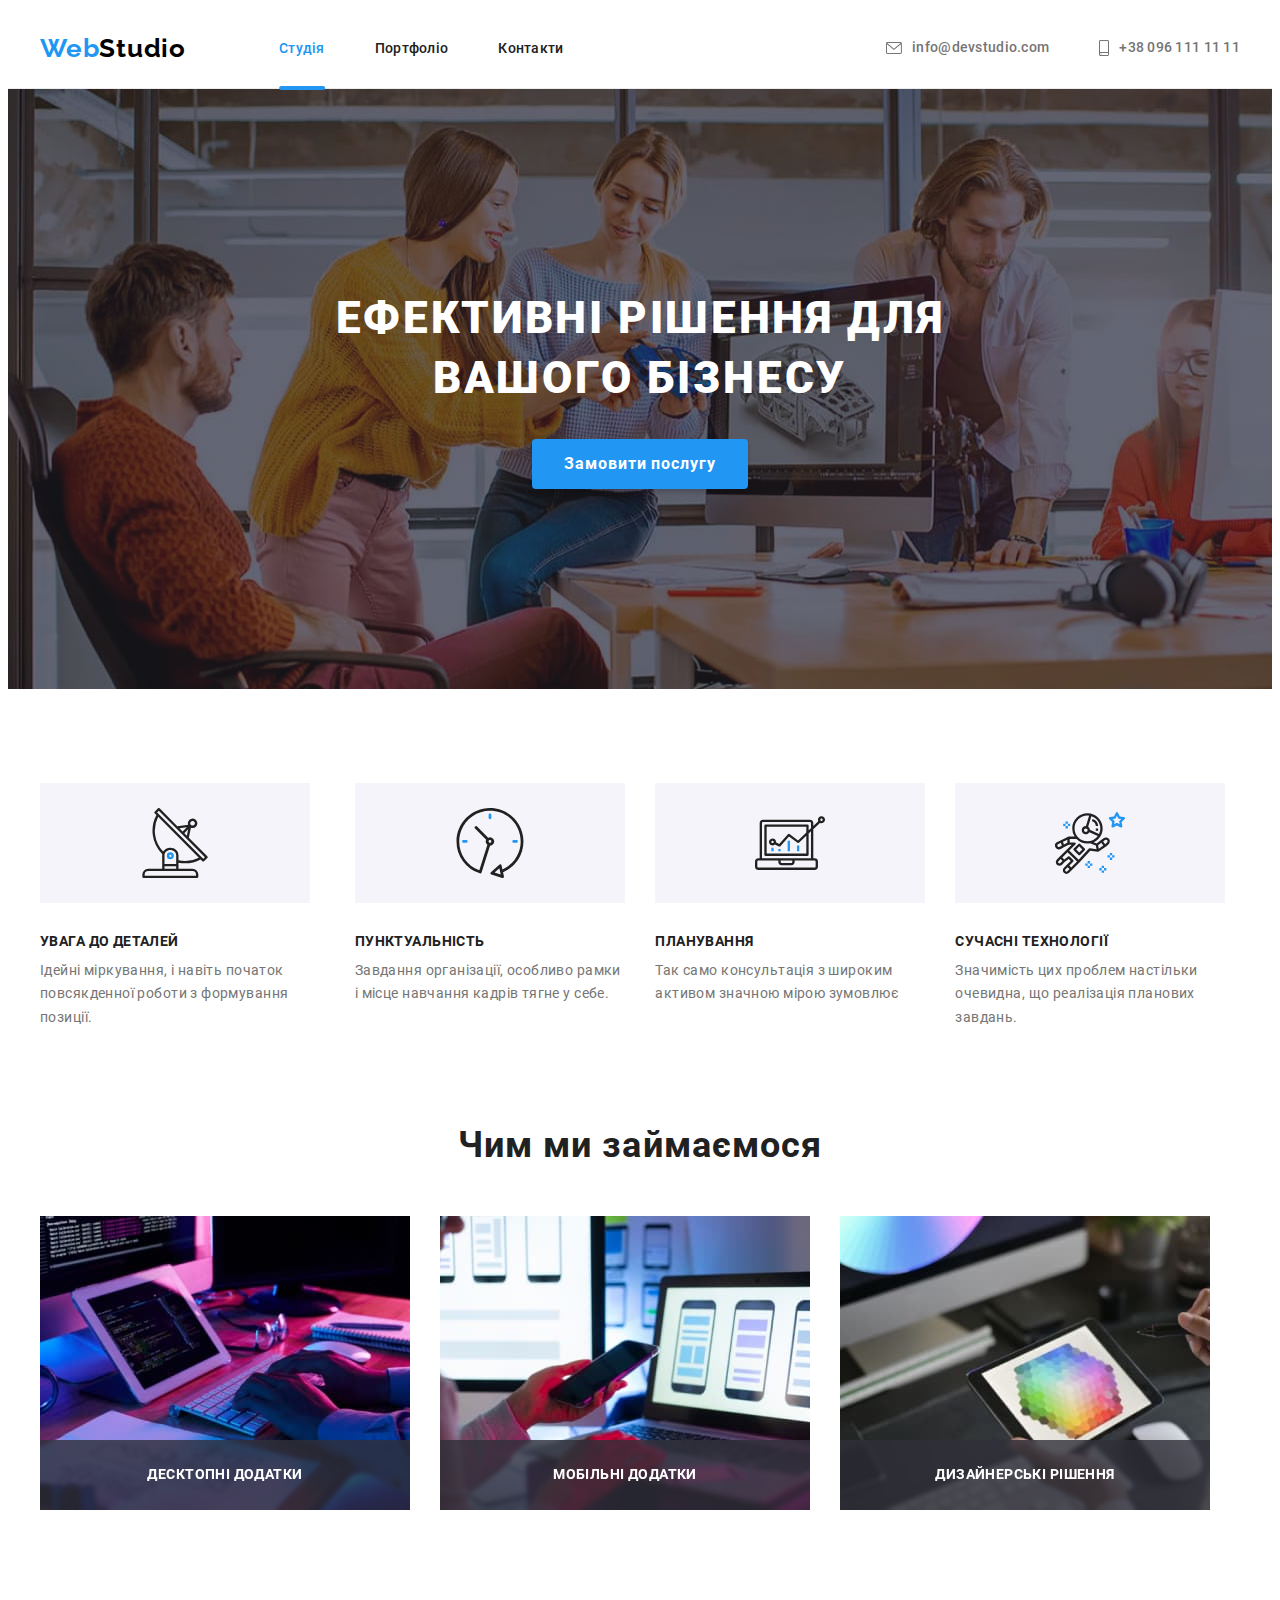
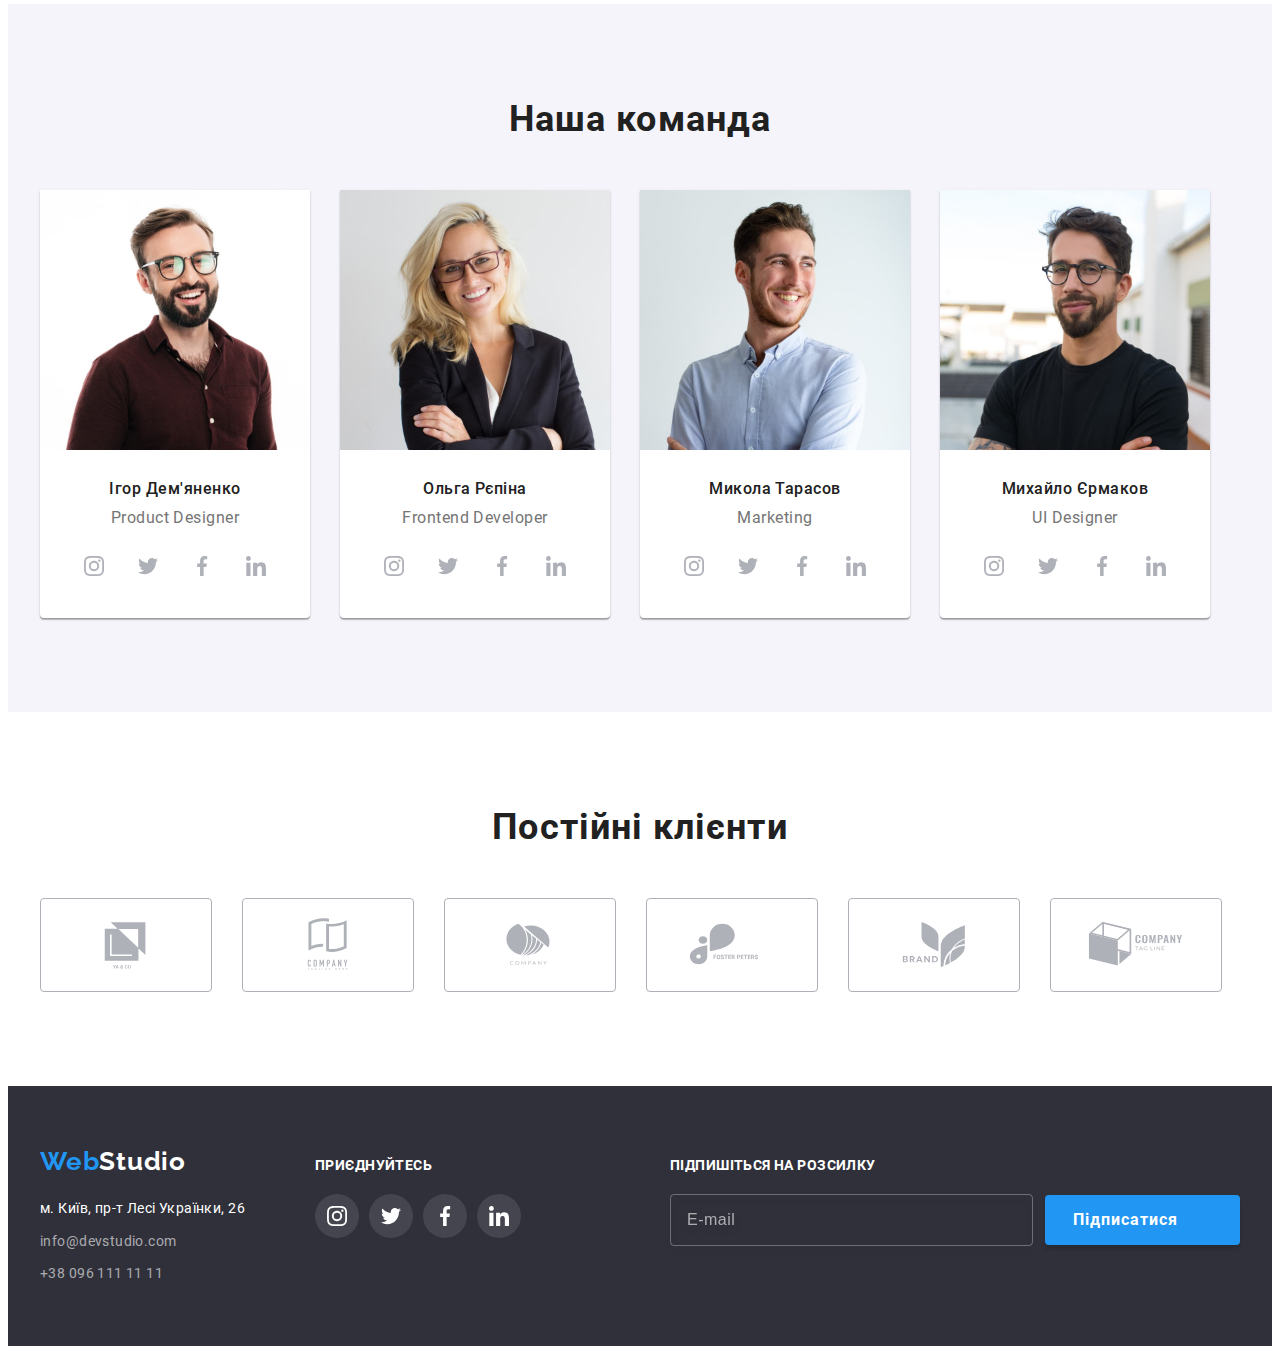
==== commit 62d5c84f: "Fix fonts and animation" ====
--- a/index.html
+++ b/index.html
@@ -14,7 +14,6 @@
       referrerpolicy="no-referrer"
     />
     <link rel="stylesheet" href="./css/main.min.css" />
-    <link rel="stylesheet" href="./css/style.css" />
   </head>
   <body>
     <header class="header">
@@ -438,40 +437,40 @@
     </main>
     <footer class="footer">
       <div class="footer-wrap">
-        <div class="footer-address-wrap">
+        <div class="footer-contacts footer-contacts__wrap">
           <a href="./index.html" class="logo"
             >Web<span class="logo logo--light-theme">Studio</span></a
           >
           <address class="address">
-            <ul class="address-list list">
-              <li class="address-list-item">
+            <ul class="address__list list">
+              <li class="address__item">
                 <a
                   href="https://goo.gl/maps/3BvKEKhX9x1HWo9JA"
                   target="_blank"
                   rel="noopener noreferrer nofollow"
-                  class="footer-address link"
+                  class="footer-address address__link link"
                   >м. Київ, пр-т Лесі Українки, 26
                 </a>
               </li>
-              <li class="address-list-item">
-                <a href="mailto:info@devstudio.com" class="footer-link link">info@devstudio.com</a>
+              <li class="address__item">
+                <a href="mailto:info@devstudio.com" class="address__link link">info@devstudio.com</a>
               </li>
-              <li class="address-list-item">
-                <a href="tel:+380961111111" class="footer-link link">+38 096 111 11 11</a>
+              <li class="address__item">
+                <a href="tel:+380961111111" class="address__link link">+38 096 111 11 11</a>
               </li>
             </ul>
           </address>
         </div>
-        <div class="social footer-social">
+        <div class="footer-social footer-social__wrapper">
           <h2 class="footer-social__title">Приєднуйтесь</h2>
-          <ul class="footer-social__list list">
+          <ul class="social footer-social__list list">
             <li class="social__item">
               <a
                 href="https://instargram.com"
                 target="_blank"
                 rel="noopener noreferrer"
                 aria-label="іконка Instargram"
-                class="footer-social__link social__link link"
+                class="social__link footer-social__link link"
               >
                 <svg class="footer-social__icon" width="20px" height="20px">
                   <use href="./img/sprite.svg#icon-instagram"></use>
--- a/css/main.min.css
+++ b/css/main.min.css
@@ -1 +1 @@
-:root{--main-text-color: #757575;--title-text-color: #212121;--secondary-title-color: #FFFFFF;--accent-color: #2196F3;--background-color: #FFFFFF;--secondary-bcg-color: #F5F4FA;--logo-color: #000000;--footer-bcg-color: #2F303A;--footer-link-color: rgba(255, 255, 255, 0.6);--font-size-main: 14px;--font-size-secondary: 16px;--main-font: "Roboto", sans-serif;--secondary-font:"Raleway", sans-serif;--indent: 30px;--anim-duration: 250ms;--anim-timing-function: cubic-bezier(0.4, 0, 0.2, 1)}.visually-hidden{position:absolute;white-space:nowrap;width:1px;height:1px;overflow:hidden;border:0;padding:0;clip:rect(0 0 0 0);-webkit-clip-path:inset(50%);clip-path:inset(50%);margin:-1px}.portfolio,.customer,.team,.work,.benefits{padding-top:94px;padding-bottom:94px}.portfolio,.footer-wrap,.customer,.work,.benefits,.header-container{width:1200px;padding-right:15px;padding-left:15px;margin-right:auto;margin-left:auto}.modal-form-btn{display:block;-webkit-box-align:center;-ms-flex-align:center;align-items:center;text-align:center;font-family:inherit;font-weight:700;font-size:var(--font-size-secondary);line-height:30px;letter-spacing:.06em;background-color:var(--accent-color);color:var(--secondary-title-color);-webkit-box-shadow:0px 4px 4px rgba(0,0,0,.15);box-shadow:0px 4px 4px rgba(0,0,0,.15);border:none;border-radius:4px;cursor:pointer}.modal-form-btn:hover,.modal-form-btn:focus{-webkit-animation:pulsate-bck .5s ease-in-out infinite both;animation:pulsate-bck .5s ease-in-out infinite both}body{font-family:var(--main-font);font-style:normal;font-size:var(--font-size-main);letter-spacing:.03em;color:var(--main-text-color);background-color:var(--background-color)}h1,h2,h3,h4,h5,h6,p{margin:0}img{display:block;max-width:100%;height:auto}.list{list-style:none;margin:0;padding:0}.link,.logo{text-decoration:none}@-webkit-keyframes scale-in-ver-top{0%{-webkit-transform:scaleY(0) translate(-50%, -50%);transform:scaleY(0) translate(-50%, -50%);-webkit-transform-origin:100% 0%;transform-origin:100% 0%;opacity:.2}50%{-webkit-transform:scaleY(0.5) translate(-50%, -50%);transform:scaleY(0.5) translate(-50%, -50%);-webkit-transform-origin:100% 0%;transform-origin:100% 0%;opacity:.5}100%{-webkit-transform:scaleY(1) translate(-50%, -50%);transform:scaleY(1) translate(-50%, -50%);-webkit-transform-origin:100% 0%;transform-origin:100% 0%;opacity:1}}@keyframes scale-in-ver-top{0%{-webkit-transform:scaleY(0) translate(-50%, -50%);transform:scaleY(0) translate(-50%, -50%);-webkit-transform-origin:100% 0%;transform-origin:100% 0%;opacity:.2}50%{-webkit-transform:scaleY(0.5) translate(-50%, -50%);transform:scaleY(0.5) translate(-50%, -50%);-webkit-transform-origin:100% 0%;transform-origin:100% 0%;opacity:.5}100%{-webkit-transform:scaleY(1) translate(-50%, -50%);transform:scaleY(1) translate(-50%, -50%);-webkit-transform-origin:100% 0%;transform-origin:100% 0%;opacity:1}}@-webkit-keyframes pulsate-bck{0%{-webkit-transform:scale(1);transform:scale(1)}50%{-webkit-transform:scale(0.98);transform:scale(0.98)}100%{-webkit-transform:scale(1);transform:scale(1)}}@keyframes pulsate-bck{0%{-webkit-transform:scale(1);transform:scale(1)}50%{-webkit-transform:scale(0.98);transform:scale(0.98)}100%{-webkit-transform:scale(1);transform:scale(1)}}.section{padding-top:94px;padding-bottom:94px}.container{width:1200px;padding-right:15px;padding-left:15px;margin-right:auto;margin-left:auto}.section-title{text-align:center;margin-bottom:50px}.title{font-weight:700;font-size:36px;line-height:1.1666666667;letter-spacing:.03em;color:var(--title-text-color)}.undertitle{color:var(--title-text-color)}@font-face{font-family:"Roboto";font-style:normal;font-weight:400;src:url("../fonts/roboto-v30-latin_cyrillic-regular.eot");src:local(""),url("../fonts/roboto-v30-latin_cyrillic-regular.eot?#iefix") format("embedded-opentype"),url("../fonts/roboto-v30-latin_cyrillic-regular.woff2") format("woff2"),url("../fonts/roboto-v30-latin_cyrillic-regular.woff") format("woff"),url("../fonts/roboto-v30-latin_cyrillic-regular.ttf") format("truetype"),url("../fonts/roboto-v30-latin_cyrillic-regular.svg#Roboto") format("svg")}@font-face{font-family:"Roboto";font-style:normal;font-weight:500;src:url("../fonts/roboto-v30-latin_cyrillic-500.eot");src:local(""),url("../fonts/roboto-v30-latin_cyrillic-500.eot?#iefix") format("embedded-opentype"),url("../fonts/roboto-v30-latin_cyrillic-500.woff2") format("woff2"),url("../fonts/roboto-v30-latin_cyrillic-500.woff") format("woff"),url("../fonts/roboto-v30-latin_cyrillic-500.ttf") format("truetype"),url("../fonts/roboto-v30-latin_cyrillic-500.svg#Roboto") format("svg")}@font-face{font-family:"Roboto";font-style:normal;font-weight:700;src:url("../fonts/roboto-v30-latin_cyrillic-700.eot");src:local(""),url("../fonts/roboto-v30-latin_cyrillic-700.eot?#iefix") format("embedded-opentype"),url("../fonts/roboto-v30-latin_cyrillic-700.woff2") format("woff2"),url("../fonts/roboto-v30-latin_cyrillic-700.woff") format("woff"),url("../fonts/roboto-v30-latin_cyrillic-700.ttf") format("truetype"),url("../fonts/roboto-v30-latin_cyrillic-700.svg#Roboto") format("svg")}@font-face{font-family:"Roboto";font-style:normal;font-weight:900;src:url("../fonts/roboto-v30-latin_cyrillic-900.eot");src:local(""),url("../fonts/roboto-v30-latin_cyrillic-900.eot?#iefix") format("embedded-opentype"),url("../fonts/roboto-v30-latin_cyrillic-900.woff2") format("woff2"),url("../fonts/roboto-v30-latin_cyrillic-900.woff") format("woff"),url("../fonts/roboto-v30-latin_cyrillic-900.ttf") format("truetype"),url("../fonts/roboto-v30-latin_cyrillic-900.svg#Roboto") format("svg")}@font-face{font-family:"Raleway";font-style:normal;font-weight:700;src:url("../fonts/raleway-v28-latin-700.eot");src:local(""),url("../fonts/raleway-v28-latin-700.eot?#iefix") format("embedded-opentype"),url("../fonts/raleway-v28-latin-700.woff2") format("woff2"),url("../fonts/raleway-v28-latin-700.woff") format("woff"),url("../fonts/raleway-v28-latin-700.ttf") format("truetype"),url("../fonts/raleway-v28-latin-700.svg#Raleway") format("svg")}.main-button{display:block;-webkit-box-align:center;-ms-flex-align:center;align-items:center;text-align:center;font-family:inherit;font-weight:700;font-size:var(--font-size-secondary);line-height:30px;letter-spacing:.06em;background-color:var(--accent-color);color:var(--secondary-title-color);-webkit-box-shadow:0px 4px 4px rgba(0,0,0,.15);box-shadow:0px 4px 4px rgba(0,0,0,.15);border:none;border-radius:4px;cursor:pointer}.main-button:hover,.main-button:focus{-webkit-animation:pulsate-bck .5s ease-in-out infinite both;animation:pulsate-bck .5s ease-in-out infinite both}.header-container{display:-webkit-box;display:-ms-flexbox;display:flex;-webkit-box-align:center;-ms-flex-align:center;align-items:center}.header{border-bottom:1px solid #ececec}.logo{font-family:var(--secondary-font);color:var(--accent-color);font-weight:700;font-size:26px;line-height:1.19;letter-spacing:.03em}.logo--dark-theme{color:var(--logo-color)}.logo--light-theme{color:var(--secondary-title-color)}.header-logo{margin-right:93px}.nav{margin-right:auto}.nav__list{display:-webkit-box;display:-ms-flexbox;display:flex;-webkit-box-align:center;-ms-flex-align:center;align-items:center;gap:50px}.header-nav__link{position:relative;display:block;padding-top:32px;padding-bottom:32px;-webkit-transition-property:color;transition-property:color;-webkit-transition-duration:var(--anim-duration);transition-duration:var(--anim-duration);-webkit-transition-timing-function:var(--anim-timing-function);transition-timing-function:var(--anim-timing-function)}.nav__link{font-weight:500;font-size:var(--font-size-main);line-height:1.1428571429;letter-spacing:.02em;color:var(--title-text-color)}.nav__link:hover,.nav__link:focus{color:var(--accent-color)}.nav__link--current{color:var(--accent-color)}.nav__link--current::after{content:"";position:absolute;left:50%;bottom:-2px;-webkit-transform:translateX(-50%);transform:translateX(-50%);display:block;width:100%;height:4px;border-radius:2px;background-color:var(--accent-color)}.header-contacts{display:-webkit-box;display:-ms-flexbox;display:flex;-webkit-box-align:center;-ms-flex-align:center;align-items:center;gap:50px}.header-contacts__link{display:-webkit-inline-box;display:-ms-inline-flexbox;display:inline-flex;-webkit-box-align:center;-ms-flex-align:center;align-items:center;padding-top:32px;padding-bottom:32px;-webkit-transition-property:color;transition-property:color;-webkit-transition-duration:var(--anim-duration);transition-duration:var(--anim-duration);-webkit-transition-timing-function:var(--anim-timing-function);transition-timing-function:var(--anim-timing-function)}.contacts__link{color:var(--main-text-color);font-weight:500;font-size:var(--font-size-main);line-height:1.14;letter-spacing:.02em}.contacts__link:hover,.contacts__link:focus{color:var(--accent-color)}.contacts__icon{margin-right:10px;fill:currentColor}.hero{max-width:1600px;margin:0 auto;background-color:#c4c4c4;background-image:-webkit-gradient(linear, left top, right top, from(rgba(47, 48, 58, 0.4)), to(rgba(47, 48, 58, 0.4))),url(../img/hero-bcg.jpg);background-image:linear-gradient(to right, rgba(47, 48, 58, 0.4), rgba(47, 48, 58, 0.4)),url(../img/hero-bcg.jpg);background-size:cover;background-repeat:no-repeat;text-align:center;padding:200px 0}.hero__title{width:696px;margin:0 auto;margin-bottom:30px;color:var(--secondary-title-color);font-weight:900;font-size:44px;line-height:1.36;letter-spacing:.06em;text-transform:uppercase}.hero-button{display:inline-block;min-width:216px;padding:10px 32px}.benefits-section{padding-bottom:0}.benefits__wrapper{display:-webkit-box;display:-ms-flexbox;display:flex;-webkit-box-pack:center;-ms-flex-pack:center;justify-content:center;-webkit-box-align:center;-ms-flex-align:center;align-items:center;width:270px;height:120px;background-color:var(--secondary-bcg-color);margin-bottom:30px}.benefits__list{display:-webkit-box;display:-ms-flexbox;display:flex}.benefits__item:not(:last-child){margin-right:30px}.benefits__title{text-transform:uppercase;margin-bottom:10px}.benefits__text{font-size:var(--font-size-main);line-height:1.7;letter-spacing:.03em}.work__list{display:-webkit-box;display:-ms-flexbox;display:flex}.work__item{position:relative}.work__item:not(:last-child){margin-right:var(--indent)}.overlay-text{display:-webkit-box;display:-ms-flexbox;display:flex;-webkit-box-align:center;-ms-flex-align:center;align-items:center;-webkit-box-pack:center;-ms-flex-pack:center;justify-content:center;font-weight:700;line-height:1.14;text-transform:uppercase;color:var(--secondary-title-color);position:absolute;bottom:0;width:100%;height:70px;background:rgba(47,48,58,.8);-webkit-backdrop-filter:blur(2px);backdrop-filter:blur(2px)}.team{background-color:var(--secondary-bcg-color)}.team__list{display:-webkit-box;display:-ms-flexbox;display:flex;-ms-flex-wrap:wrap;flex-wrap:wrap}.team__item{background-color:var(--background-color);-webkit-box-shadow:0px 1px 3px rgba(0,0,0,.12),0px 1px 1px rgba(0,0,0,.14),0px 2px 1px rgba(0,0,0,.2);box-shadow:0px 1px 3px rgba(0,0,0,.12),0px 1px 1px rgba(0,0,0,.14),0px 2px 1px rgba(0,0,0,.2);border-radius:0px 0px 4px 4px}.team__item:not(:last-child){margin-right:var(--indent)}.team__wrapper{padding-top:30px;padding-bottom:30px}.team__title{font-weight:500;font-size:var(--font-size-secondary);line-height:1.18;text-align:center;letter-spacing:.03em;margin-bottom:10px}.team__text{font-size:var(--font-size-secondary);line-height:1.18;text-align:center;letter-spacing:.03em}.customer__list{display:-webkit-box;display:-ms-flexbox;display:flex;gap:30px}.customer__link{display:-webkit-box;display:-ms-flexbox;display:flex;-webkit-box-pack:center;-ms-flex-pack:center;justify-content:center;-webkit-box-align:center;-ms-flex-align:center;align-items:center;width:170px;height:92px;color:#afb1b8;border:1px solid #afb1b8;border-radius:4px;-webkit-transition-property:color,border-color;transition-property:color,border-color;-webkit-transition-duration:var(--anim-duration);transition-duration:var(--anim-duration);-webkit-transition-timing-function:var(--anim-timing-function);transition-timing-function:var(--anim-timing-function)}.customer__link:hover,.customer__link:focus{color:var(--accent-color);border-color:var(--accent-color)}.customer__icon{fill:currentColor}.footer{padding:60px 0;background-color:var(--footer-bcg-color)}.footer-wrap{display:-webkit-box;display:-ms-flexbox;display:flex;-webkit-box-align:baseline;-ms-flex-align:baseline;align-items:baseline;-webkit-box-pack:justify;-ms-flex-pack:justify;justify-content:space-between}.footer-address-wrap{margin-right:70px}.address-list{margin-top:20px;font-style:normal;font-size:var(--font-size-main);line-height:1.7;letter-spacing:.03em}.address-list-item:not(:last-child){margin-bottom:9px}.footer .footer-address.link{color:var(--secondary-title-color);-webkit-transition-property:color;transition-property:color;-webkit-transition-duration:var(--anim-duration);transition-duration:var(--anim-duration);-webkit-transition-timing-function:var(--anim-timing-function);transition-timing-function:var(--anim-timing-function)}.footer .link{color:var(--footer-link-color);-webkit-transition-property:color,border-color;transition-property:color,border-color;-webkit-transition-duration:var(--anim-duration);transition-duration:var(--anim-duration);-webkit-transition-timing-function:var(--anim-timing-function);transition-timing-function:var(--anim-timing-function)}.footer .link:hover,.footer .link:focus{color:var(--accent-color)}.footer-form{display:-webkit-box;display:-ms-flexbox;display:flex;-webkit-box-pack:end;-ms-flex-pack:end;justify-content:flex-end;-webkit-box-align:center;-ms-flex-align:center;align-items:center;gap:12px;width:570px}.footer-form__label{display:-webkit-inline-box;display:-ms-inline-flexbox;display:inline-flex;-webkit-box-flex:1;-ms-flex-positive:1;flex-grow:1}.footer-form__field{width:100%;height:50px;padding:0 16px;color:var(--secondary-title-color);font-size:16px;background-color:rgba(0,0,0,0);border:1px solid rgba(255,255,255,.3);-webkit-filter:drop-shadow(0px 4px 4px rgba(0, 0, 0, 0.15));filter:drop-shadow(0px 4px 4px rgba(0, 0, 0, 0.15));border-radius:4px}.footer-form__field::-webkit-input-placeholder{font-size:16px;line-height:1.25;letter-spacing:.03em;color:rgba(255,255,255,.6)}.footer-form__field::-moz-placeholder{font-size:16px;line-height:1.25;letter-spacing:.03em;color:rgba(255,255,255,.6)}.footer-form__field:-ms-input-placeholder{font-size:16px;line-height:1.25;letter-spacing:.03em;color:rgba(255,255,255,.6)}.footer-form__field::-ms-input-placeholder{font-size:16px;line-height:1.25;letter-spacing:.03em;color:rgba(255,255,255,.6)}.footer-form__field::placeholder{font-size:16px;line-height:1.25;letter-spacing:.03em;color:rgba(255,255,255,.6)}.footer-form__btn{display:-webkit-inline-box;display:-ms-inline-flexbox;display:inline-flex;padding:10px 28px}.footer-form__btn::after{content:"";width:24px;height:24px;margin-left:10px;background-image:url(../icons/footer-send.svg);background-size:contain}.social__list{display:-webkit-box;display:-ms-flexbox;display:flex;-webkit-box-pack:center;-ms-flex-pack:center;justify-content:center;gap:10px;padding-bottom:30px}.social__item{width:44px;height:44px}.social__link{display:-webkit-box;display:-ms-flexbox;display:flex;-webkit-box-pack:center;-ms-flex-pack:center;justify-content:center;-webkit-box-align:center;-ms-flex-align:center;align-items:center;width:100%;height:100%;border-radius:50%;-webkit-transition-property:color,background-color;transition-property:color,background-color;-webkit-transition-duration:var(--anim-duration);transition-duration:var(--anim-duration);-webkit-transition-timing-function:var(--anim-timing-function);transition-timing-function:var(--anim-timing-function)}.team-social__link{color:#afb1b8}.team-social__link:hover,.team-social__link:focus{color:var(--secondary-title-color);background-color:var(--accent-color)}.social__icon{fill:currentColor}.social__icon:hover,.social__icon:focus{fill:currentColor}.footer-social{margin-right:auto}.footer-social__title{font-weight:700;font-size:var(--font-size-main);line-height:1.14;letter-spacing:.03em;text-transform:uppercase;color:var(--secondary-title-color);margin-bottom:20px}.footer-social__list{display:-webkit-box;display:-ms-flexbox;display:flex;gap:10px}.footer-social__link{background-color:rgba(255,255,255,.1);color:var(--secondary-title-color)}.footer-social__link:hover,.footer-social__link:focus{background-color:var(--accent-color)}.footer-social__icon{fill:var(--secondary-title-color)}.filter-list{display:-webkit-box;display:-ms-flexbox;display:flex;-webkit-box-pack:center;-ms-flex-pack:center;justify-content:center;gap:8px;margin-bottom:50px}.filter-btn{padding:6px 22px;font-family:inherit;font-weight:500;font-size:var(--font-size-secondary);line-height:1.62;text-align:center;letter-spacing:.03em;background-color:var(--secondary-bcg-color);color:var(--title-text-color);border:none;border-radius:4px;-webkit-transition-property:color,background-color,-webkit-box-shadow;transition-property:color,background-color,-webkit-box-shadow;transition-property:color,background-color,box-shadow;transition-property:color,background-color,box-shadow,-webkit-box-shadow;-webkit-transition-duration:var(--anim-duration);transition-duration:var(--anim-duration);-webkit-transition-timing-function:var(--anim-timing-function);transition-timing-function:var(--anim-timing-function)}.filter-btn:hover,.filter-btn:focus{background-color:var(--accent-color);color:var(--secondary-title-color);-webkit-box-shadow:0px 3px 1px rgba(0,0,0,.1),0px 1px 2px rgba(0,0,0,.08),0px 2px 2px rgba(0,0,0,.12);box-shadow:0px 3px 1px rgba(0,0,0,.1),0px 1px 2px rgba(0,0,0,.08),0px 2px 2px rgba(0,0,0,.12)}.gallery-list{display:-webkit-box;display:-ms-flexbox;display:flex;-ms-flex-wrap:wrap;flex-wrap:wrap;gap:var(--indent)}.gallery-thumbs{position:relative;overflow:hidden}.gallery-image{display:inline-block;-webkit-transition-property:-webkit-box-shadow;transition-property:-webkit-box-shadow;transition-property:box-shadow;transition-property:box-shadow, -webkit-box-shadow;-webkit-transition-duration:var(--anim-duration);transition-duration:var(--anim-duration);-webkit-transition-timing-function:var(--anim-timing-function);transition-timing-function:var(--anim-timing-function)}.gallery-image:hover,.gallery-image:focus{-webkit-box-shadow:0px 1px 1px rgba(0,0,0,.12),0px 4px 4px rgba(0,0,0,.06),1px 4px 6px rgba(0,0,0,.16);box-shadow:0px 1px 1px rgba(0,0,0,.12),0px 4px 4px rgba(0,0,0,.06),1px 4px 6px rgba(0,0,0,.16)}.gallery-image:hover .overlay-gallery,.gallery-image:focus .overlay-gallery{-webkit-transform:translateY(0);transform:translateY(0)}.gallery-description{background:var(--background-color);border:1px solid #eee;border-top:none;padding:20px 24px}.gallery-title{font-weight:700;font-size:16px;line-height:1.875;letter-spacing:.03em;color:var(--title-text-color);margin-bottom:4px}.gallery-item-text{font-size:var(--font-size-secondary);line-height:1.87;letter-spacing:.03em;color:var(--main-text-color)}.overlay-gallery{position:absolute;top:0;left:0;-webkit-transform:translateY(100%);transform:translateY(100%);width:100%;height:100%;padding-left:24px;padding-right:24px;display:-webkit-box;display:-ms-flexbox;display:flex;-webkit-box-align:center;-ms-flex-align:center;align-items:center;background-color:rgba(33,150,243,.9);-webkit-transition-property:-webkit-transform;transition-property:-webkit-transform;transition-property:transform;transition-property:transform, -webkit-transform;-webkit-transition-duration:var(--anim-duration);transition-duration:var(--anim-duration);-webkit-transition-timing-function:var(--anim-timing-function);transition-timing-function:var(--anim-timing-function)}.overlay-gallery-text{font-size:18px;line-height:1.5555555556;letter-spacing:.03em;color:var(--secondary-title-color)}.backdrop{position:fixed;top:0;left:0;width:100%;height:100%;background-color:rgba(0,0,0,.2);-webkit-backdrop-filter:blur(1px);backdrop-filter:blur(1px);-webkit-transition-property:opacity,visibility;transition-property:opacity,visibility;-webkit-transition-duration:var(--anim-duration);transition-duration:var(--anim-duration);-webkit-transition-timing-function:var(--anim-timing-function);transition-timing-function:var(--anim-timing-function)}.backdrop.is-hidden{opacity:0;visibility:hidden;pointer-events:none}.modal{position:absolute;top:50%;left:50%;padding:40px;-webkit-transform:translateX(-50%) translateY(-50%);transform:translateX(-50%) translateY(-50%);width:530px;min-height:580px;background-color:var(--background-color);-webkit-box-shadow:0px 1px 3px rgba(0,0,0,.12),0px 1px 1px rgba(0,0,0,.14),0px 2px 1px rgba(0,0,0,.2);box-shadow:0px 1px 3px rgba(0,0,0,.12),0px 1px 1px rgba(0,0,0,.14),0px 2px 1px rgba(0,0,0,.2);border-radius:4px}.modal.modal-animation{-webkit-animation:scale-in-ver-top .6s cubic-bezier(0.25, 0.46, 0.45, 0.94) both;animation:scale-in-ver-top .6s cubic-bezier(0.25, 0.46, 0.45, 0.94) both}.modal-btn{position:absolute;top:8px;right:8px;display:-webkit-inline-box;display:-ms-inline-flexbox;display:inline-flex;-webkit-box-align:center;-ms-flex-align:center;align-items:center;-webkit-box-pack:center;-ms-flex-pack:center;justify-content:center;padding:0;width:30px;height:30px;border-radius:50%;background-color:var(--background-color);border:1px solid rgba(0,0,0,.1)}.modal-icon{fill:var(--logo-color);-webkit-transition-property:fill;transition-property:fill;-webkit-transition-duration:var(--anim-duration);transition-duration:var(--anim-duration);-webkit-transition-timing-function:var(--anim-timing-function);transition-timing-function:var(--anim-timing-function)}.modal-btn:hover .modal-icon,.modal-btn:focus .modal-icon{fill:var(--accent-color)}.modal-label{display:block;margin-bottom:12px;text-align:center;font-weight:700;font-size:20px;line-height:1.15;letter-spacing:.03em;color:var(--title-text-color)}.modal-form-group{margin-bottom:20px}.modal-form-label{display:block;font-size:12px;margin-bottom:4px;font-size:12px;line-height:1.1666666667;letter-spacing:.01em;color:var(--main-text-color)}.modal-form-wrapper{position:relative;margin-bottom:10px}.modal-form-field{width:100%;height:40px;padding-left:42px;padding-right:42px;border:1px solid rgba(33,33,33,.2);border-radius:4px;outline:1px solid rgba(0,0,0,0);outline-offset:-1px;-webkit-transition-property:outline;transition-property:outline;-webkit-transition-duration:var(--anim-duration);transition-duration:var(--anim-duration);-webkit-transition-timing-function:var(--anim-timing-function);transition-timing-function:var(--anim-timing-function)}.modal-form-field:focus{outline:1px solid var(--accent-color)}.modal-form-icon{position:absolute;top:50%;left:12px;-webkit-transform:translateY(-50%);transform:translateY(-50%);-webkit-transition-property:fill;transition-property:fill;-webkit-transition-duration:var(--anim-duration);transition-duration:var(--anim-duration);-webkit-transition-timing-function:var(--anim-timing-function);transition-timing-function:var(--anim-timing-function)}.modal-form-field:focus+.modal-form-icon{fill:var(--accent-color)}.modal-form-message{display:block;width:100%;height:120px;resize:none;padding:12px 16px;border:1px solid rgba(33,33,33,.2);border-radius:4px;outline:1px solid rgba(0,0,0,0);outline-offset:-1px;-webkit-transition-property:outline;transition-property:outline;-webkit-transition-duration:var(--anim-duration);transition-duration:var(--anim-duration);-webkit-transition-timing-function:var(--anim-timing-function);transition-timing-function:var(--anim-timing-function)}.modal-form-message:focus{outline:1px solid var(--accent-color)}.modal-form-message::-webkit-input-placeholder{font-size:12px;line-height:1.1666666667;letter-spacing:.01em;color:rgba(117,117,117,.5)}.modal-form-message::-moz-placeholder{font-size:12px;line-height:1.1666666667;letter-spacing:.01em;color:rgba(117,117,117,.5)}.modal-form-message:-ms-input-placeholder{font-size:12px;line-height:1.1666666667;letter-spacing:.01em;color:rgba(117,117,117,.5)}.modal-form-message::-ms-input-placeholder{font-size:12px;line-height:1.1666666667;letter-spacing:.01em;color:rgba(117,117,117,.5)}.modal-form-message::placeholder{font-size:12px;line-height:1.1666666667;letter-spacing:.01em;color:rgba(117,117,117,.5)}.modal-form-agreement{display:-webkit-box;display:-ms-flexbox;display:flex;-webkit-box-align:center;-ms-flex-align:center;align-items:center;-webkit-box-pack:center;-ms-flex-pack:center;justify-content:center;gap:10px;margin-bottom:30px}.modal-form-agreement-text{line-height:1.7142857143;letter-spacing:.03em;color:var(--main-text-color);-webkit-user-select:none;-moz-user-select:none;-ms-user-select:none;user-select:none}.modal-form-agreement-link{color:var(--accent-color);text-underline-offset:2px}.modal-form-checkbox{-webkit-appearance:none;-moz-appearance:none;appearance:none;width:16px;height:15px;outline:2px solid rgba(0,0,0,0);outline-offset:-2px;border:2px solid var(--title-text-color);border-radius:2px;background-position:center;background-repeat:no-repeat;background-size:0;-webkit-transition-property:background-size,background-color,outline-color;transition-property:background-size,background-color,outline-color;-webkit-transition-duration:var(--anim-duration);transition-duration:var(--anim-duration);-webkit-transition-timing-function:var(--anim-timing-function);transition-timing-function:var(--anim-timing-function)}.modal-form-checkbox:checked{outline-color:var(--accent-color);background-color:var(--accent-color);background-size:12px 11px;background-image:url("data:image/svg+xml,%3Csvg width='13' height='10' viewBox='0 0 13 10' fill='none' xmlns='http://www.w3.org/2000/svg'%3E%3Cpath d='M1.95703 4.75166L1.88825 4.68604L1.81923 4.75141L0.93123 5.59258L0.854858 5.66492L0.930974 5.73753L4.42671 9.07236L4.49574 9.1382L4.56476 9.07236L12.069 1.91352L12.1449 1.84116L12.069 1.76881L11.1873 0.927644L11.1183 0.861826L11.0493 0.927611L4.49577 7.17353L1.95703 4.75166Z' fill='white' stroke='white' stroke-width='0.2'/%3E%3C/svg%3E")}.modal-form-btn{margin:0 auto;padding:10px 52px}/*# sourceMappingURL=main.min.css.map */+:root{--main-text-color: #757575;--title-text-color: #212121;--secondary-title-color: #FFFFFF;--accent-color: #2196F3;--background-color: #FFFFFF;--secondary-bcg-color: #F5F4FA;--logo-color: #000000;--footer-bcg-color: #2F303A;--footer-link-color: rgba(255, 255, 255, 0.6);--font-size-main: 14px;--font-size-secondary: 16px;--main-font: "Roboto", sans-serif;--secondary-font:"Raleway", sans-serif;--indent: 30px;--anim-duration: 300ms;--anim-timing-function: cubic-bezier(0.4, 0, 0.2, 1)}.visually-hidden{position:absolute;white-space:nowrap;width:1px;height:1px;overflow:hidden;border:0;padding:0;clip:rect(0 0 0 0);-webkit-clip-path:inset(50%);clip-path:inset(50%);margin:-1px}.portfolio,.customer,.team,.work,.benefits{padding-top:94px;padding-bottom:94px}.portfolio,.footer-wrap,.customer,.work,.benefits,.header-container{width:1200px;padding-right:15px;padding-left:15px;margin-right:auto;margin-left:auto}.modal-form-btn{display:block;-webkit-box-align:center;-ms-flex-align:center;align-items:center;text-align:center;font-family:inherit;font-weight:700;font-size:var(--font-size-secondary);line-height:30px;letter-spacing:.06em;background-color:var(--accent-color);color:var(--secondary-title-color);-webkit-box-shadow:0px 4px 4px rgba(0,0,0,.15);box-shadow:0px 4px 4px rgba(0,0,0,.15);border:none;border-radius:4px;cursor:pointer}.modal-form-btn:hover,.modal-form-btn:focus{-webkit-animation:pulsate-bck .5s ease-in-out infinite both;animation:pulsate-bck .5s ease-in-out infinite both}body{font-family:var(--main-font);font-style:normal;font-size:var(--font-size-main);letter-spacing:.03em;color:var(--main-text-color);background-color:var(--background-color)}h1,h2,h3,h4,h5,h6,p{margin:0}img{display:block;max-width:100%;height:auto}.list{list-style:none;margin:0;padding:0}.link,.logo{text-decoration:none}@-webkit-keyframes scale-in-ver-top{0%{-webkit-transform:scaleY(0) translate(-50%, -50%);transform:scaleY(0) translate(-50%, -50%);-webkit-transform-origin:100% 0%;transform-origin:100% 0%;opacity:.2}50%{-webkit-transform:scaleY(0.5) translate(-50%, -50%);transform:scaleY(0.5) translate(-50%, -50%);-webkit-transform-origin:100% 0%;transform-origin:100% 0%;opacity:.5}100%{-webkit-transform:scaleY(1) translate(-50%, -50%);transform:scaleY(1) translate(-50%, -50%);-webkit-transform-origin:100% 0%;transform-origin:100% 0%;opacity:1}}@keyframes scale-in-ver-top{0%{-webkit-transform:scaleY(0) translate(-50%, -50%);transform:scaleY(0) translate(-50%, -50%);-webkit-transform-origin:100% 0%;transform-origin:100% 0%;opacity:.2}50%{-webkit-transform:scaleY(0.5) translate(-50%, -50%);transform:scaleY(0.5) translate(-50%, -50%);-webkit-transform-origin:100% 0%;transform-origin:100% 0%;opacity:.5}100%{-webkit-transform:scaleY(1) translate(-50%, -50%);transform:scaleY(1) translate(-50%, -50%);-webkit-transform-origin:100% 0%;transform-origin:100% 0%;opacity:1}}@-webkit-keyframes pulsate-bck{0%{-webkit-transform:scale(1);transform:scale(1)}50%{-webkit-transform:scale(0.98);transform:scale(0.98)}100%{-webkit-transform:scale(1);transform:scale(1)}}@keyframes pulsate-bck{0%{-webkit-transform:scale(1);transform:scale(1)}50%{-webkit-transform:scale(0.98);transform:scale(0.98)}100%{-webkit-transform:scale(1);transform:scale(1)}}.section{padding-top:94px;padding-bottom:94px}.container{width:1200px;padding-right:15px;padding-left:15px;margin-right:auto;margin-left:auto}.section-title{text-align:center;margin-bottom:50px}.title{font-weight:700;font-size:36px;line-height:1.1666666667;letter-spacing:.03em;color:var(--title-text-color)}.undertitle{color:var(--title-text-color)}@font-face{font-family:"Roboto";font-style:normal;font-weight:400;src:url("../fonts/roboto-v30-latin_cyrillic-regular.eot");src:local(""),url("../fonts/roboto-v30-latin_cyrillic-regular.eot?#iefix") format("embedded-opentype"),url("../fonts/roboto-v30-latin_cyrillic-regular.woff2") format("woff2"),url("../fonts/roboto-v30-latin_cyrillic-regular.woff") format("woff"),url("../fonts/roboto-v30-latin_cyrillic-regular.ttf") format("truetype"),url("../fonts/roboto-v30-latin_cyrillic-regular.svg#Roboto") format("svg")}@font-face{font-family:"Roboto";font-style:normal;font-weight:500;src:url("../fonts/roboto-v30-latin_cyrillic-500.eot");src:local(""),url("../fonts/roboto-v30-latin_cyrillic-500.eot?#iefix") format("embedded-opentype"),url("../fonts/roboto-v30-latin_cyrillic-500.woff2") format("woff2"),url("../fonts/roboto-v30-latin_cyrillic-500.woff") format("woff"),url("../fonts/roboto-v30-latin_cyrillic-500.ttf") format("truetype"),url("../fonts/roboto-v30-latin_cyrillic-500.svg#Roboto") format("svg")}@font-face{font-family:"Roboto";font-style:normal;font-weight:700;src:url("../fonts/roboto-v30-latin_cyrillic-700.eot");src:local(""),url("../fonts/roboto-v30-latin_cyrillic-700.eot?#iefix") format("embedded-opentype"),url("../fonts/roboto-v30-latin_cyrillic-700.woff2") format("woff2"),url("../fonts/roboto-v30-latin_cyrillic-700.woff") format("woff"),url("../fonts/roboto-v30-latin_cyrillic-700.ttf") format("truetype"),url("../fonts/roboto-v30-latin_cyrillic-700.svg#Roboto") format("svg")}@font-face{font-family:"Roboto";font-style:normal;font-weight:900;src:url("../fonts/roboto-v30-latin_cyrillic-900.eot");src:local(""),url("../fonts/roboto-v30-latin_cyrillic-900.eot?#iefix") format("embedded-opentype"),url("../fonts/roboto-v30-latin_cyrillic-900.woff2") format("woff2"),url("../fonts/roboto-v30-latin_cyrillic-900.woff") format("woff"),url("../fonts/roboto-v30-latin_cyrillic-900.ttf") format("truetype"),url("../fonts/roboto-v30-latin_cyrillic-900.svg#Roboto") format("svg")}@font-face{font-family:"Raleway";font-style:normal;font-weight:700;src:url("../fonts/raleway-v28-latin-700.eot");src:local(""),url("../fonts/raleway-v28-latin-700.eot?#iefix") format("embedded-opentype"),url("../fonts/raleway-v28-latin-700.woff2") format("woff2"),url("../fonts/raleway-v28-latin-700.woff") format("woff"),url("../fonts/raleway-v28-latin-700.ttf") format("truetype"),url("../fonts/raleway-v28-latin-700.svg#Raleway") format("svg")}.main-button{display:block;-webkit-box-align:center;-ms-flex-align:center;align-items:center;text-align:center;font-family:inherit;font-weight:700;font-size:var(--font-size-secondary);line-height:30px;letter-spacing:.06em;background-color:var(--accent-color);color:var(--secondary-title-color);-webkit-box-shadow:0px 4px 4px rgba(0,0,0,.15);box-shadow:0px 4px 4px rgba(0,0,0,.15);border:none;border-radius:4px;cursor:pointer}.main-button:hover,.main-button:focus{-webkit-animation:pulsate-bck .5s ease-in-out infinite both;animation:pulsate-bck .5s ease-in-out infinite both}.header-container{display:-webkit-box;display:-ms-flexbox;display:flex;-webkit-box-align:center;-ms-flex-align:center;align-items:center}.header{border-bottom:1px solid #ececec}.logo{font-family:var(--secondary-font);color:var(--accent-color);font-weight:700;font-size:26px;line-height:1.19;letter-spacing:.03em}.logo--dark-theme{color:var(--logo-color)}.logo--light-theme{color:var(--secondary-title-color)}.header-logo{margin-right:93px}.nav{margin-right:auto}.nav__list{display:-webkit-box;display:-ms-flexbox;display:flex;-webkit-box-align:center;-ms-flex-align:center;align-items:center;gap:50px}.header-nav__link{position:relative;display:block;padding-top:32px;padding-bottom:32px;-webkit-transition-property:color;transition-property:color;-webkit-transition-duration:var(--anim-duration);transition-duration:var(--anim-duration);-webkit-transition-timing-function:var(--anim-timing-function);transition-timing-function:var(--anim-timing-function)}.nav__link{font-weight:500;font-size:var(--font-size-main);line-height:1.1428571429;letter-spacing:.02em;color:var(--title-text-color)}.nav__link:hover,.nav__link:focus{color:var(--accent-color)}.nav__link--current{color:var(--accent-color)}.nav__link--current::after{content:"";position:absolute;left:50%;bottom:-2px;-webkit-transform:translateX(-50%);transform:translateX(-50%);display:block;width:100%;height:4px;border-radius:2px;background-color:var(--accent-color)}.header-contacts{display:-webkit-box;display:-ms-flexbox;display:flex;-webkit-box-align:center;-ms-flex-align:center;align-items:center;gap:50px}.header-contacts__link{display:-webkit-inline-box;display:-ms-inline-flexbox;display:inline-flex;-webkit-box-align:center;-ms-flex-align:center;align-items:center;padding-top:32px;padding-bottom:32px;-webkit-transition-property:color;transition-property:color;-webkit-transition-duration:var(--anim-duration);transition-duration:var(--anim-duration);-webkit-transition-timing-function:var(--anim-timing-function);transition-timing-function:var(--anim-timing-function)}.contacts__link{color:var(--main-text-color);font-weight:500;font-size:var(--font-size-main);line-height:1.14;letter-spacing:.02em}.contacts__link:hover,.contacts__link:focus{color:var(--accent-color)}.contacts__icon{margin-right:10px;fill:currentColor}.hero{max-width:1600px;margin:0 auto;background-color:#c4c4c4;background-image:-webkit-gradient(linear, left top, right top, from(rgba(47, 48, 58, 0.4)), to(rgba(47, 48, 58, 0.4))),url(../img/hero-bcg.jpg);background-image:linear-gradient(to right, rgba(47, 48, 58, 0.4), rgba(47, 48, 58, 0.4)),url(../img/hero-bcg.jpg);background-size:cover;background-repeat:no-repeat;text-align:center;padding:200px 0}.hero__title{width:696px;margin:0 auto;margin-bottom:30px;color:var(--secondary-title-color);font-weight:900;font-size:44px;line-height:1.36;letter-spacing:.06em;text-transform:uppercase}.hero-button{display:inline-block;min-width:216px;padding:10px 32px}.benefits-section{padding-bottom:0}.benefits__wrapper{display:-webkit-box;display:-ms-flexbox;display:flex;-webkit-box-pack:center;-ms-flex-pack:center;justify-content:center;-webkit-box-align:center;-ms-flex-align:center;align-items:center;width:270px;height:120px;background-color:var(--secondary-bcg-color);margin-bottom:30px}.benefits__list{display:-webkit-box;display:-ms-flexbox;display:flex}.benefits__item:not(:last-child){margin-right:30px}.benefits__title{text-transform:uppercase;margin-bottom:10px;font-size:14px}.benefits__text{font-size:var(--font-size-main);line-height:1.7;letter-spacing:.03em}.work__list{display:-webkit-box;display:-ms-flexbox;display:flex}.work__item{position:relative}.work__item:not(:last-child){margin-right:var(--indent)}.overlay-text{display:-webkit-box;display:-ms-flexbox;display:flex;-webkit-box-align:center;-ms-flex-align:center;align-items:center;-webkit-box-pack:center;-ms-flex-pack:center;justify-content:center;font-weight:700;line-height:1.14;text-transform:uppercase;color:var(--secondary-title-color);position:absolute;bottom:0;width:100%;height:70px;background:rgba(47,48,58,.8);-webkit-backdrop-filter:blur(2px);backdrop-filter:blur(2px)}.team{background-color:var(--secondary-bcg-color)}.team__list{display:-webkit-box;display:-ms-flexbox;display:flex;-ms-flex-wrap:wrap;flex-wrap:wrap}.team__item{background-color:var(--background-color);-webkit-box-shadow:0px 1px 3px rgba(0,0,0,.12),0px 1px 1px rgba(0,0,0,.14),0px 2px 1px rgba(0,0,0,.2);box-shadow:0px 1px 3px rgba(0,0,0,.12),0px 1px 1px rgba(0,0,0,.14),0px 2px 1px rgba(0,0,0,.2);border-radius:0px 0px 4px 4px}.team__item:not(:last-child){margin-right:var(--indent)}.team__wrapper{padding-top:30px;padding-bottom:16px}.team__title{font-weight:500;font-size:var(--font-size-secondary);line-height:1.18;text-align:center;letter-spacing:.03em;margin-bottom:10px}.team__text{font-size:var(--font-size-secondary);line-height:1.18;text-align:center;letter-spacing:.03em}.customer__list{display:-webkit-box;display:-ms-flexbox;display:flex;gap:30px}.customer__link{display:-webkit-box;display:-ms-flexbox;display:flex;-webkit-box-pack:center;-ms-flex-pack:center;justify-content:center;-webkit-box-align:center;-ms-flex-align:center;align-items:center;width:170px;height:92px;color:#afb1b8;border:1px solid #afb1b8;border-radius:4px;-webkit-transition-property:color,border-color;transition-property:color,border-color;-webkit-transition-duration:var(--anim-duration);transition-duration:var(--anim-duration);-webkit-transition-timing-function:var(--anim-timing-function);transition-timing-function:var(--anim-timing-function)}.customer__link:hover,.customer__link:focus{color:var(--accent-color);border-color:var(--accent-color)}.customer__icon{fill:currentColor}.footer{padding:60px 0;background-color:var(--footer-bcg-color)}.footer-wrap{display:-webkit-box;display:-ms-flexbox;display:flex;-webkit-box-align:baseline;-ms-flex-align:baseline;align-items:baseline;-webkit-box-pack:justify;-ms-flex-pack:justify;justify-content:space-between}.footer-contacts__wrap{margin-right:70px}.address__list{margin-top:20px;font-style:normal;font-size:var(--font-size-main);line-height:1.7;letter-spacing:.03em}.address__item:not(:last-child){margin-bottom:9px}.footer-address.link{color:var(--secondary-title-color);-webkit-transition-property:color;transition-property:color;-webkit-transition-duration:var(--anim-duration);transition-duration:var(--anim-duration);-webkit-transition-timing-function:var(--anim-timing-function);transition-timing-function:var(--anim-timing-function)}.address__link{color:var(--footer-link-color);-webkit-transition-property:color;transition-property:color;-webkit-transition-duration:var(--anim-duration);transition-duration:var(--anim-duration);-webkit-transition-timing-function:var(--anim-timing-function);transition-timing-function:var(--anim-timing-function)}.address__link:hover,.address__link:focus{color:var(--accent-color)}.footer-form{display:-webkit-box;display:-ms-flexbox;display:flex;-webkit-box-pack:end;-ms-flex-pack:end;justify-content:flex-end;-webkit-box-align:center;-ms-flex-align:center;align-items:center;gap:12px;width:570px}.footer-form__label{display:-webkit-inline-box;display:-ms-inline-flexbox;display:inline-flex;-webkit-box-flex:1;-ms-flex-positive:1;flex-grow:1}.footer-form__field{width:100%;height:50px;padding:0 16px;color:var(--secondary-title-color);font-size:16px;background-color:rgba(0,0,0,0);border:1px solid rgba(255,255,255,.3);-webkit-filter:drop-shadow(0px 4px 4px rgba(0, 0, 0, 0.15));filter:drop-shadow(0px 4px 4px rgba(0, 0, 0, 0.15));border-radius:4px}.footer-form__field::-webkit-input-placeholder{font-size:16px;line-height:1.25;letter-spacing:.03em;color:rgba(255,255,255,.6)}.footer-form__field::-moz-placeholder{font-size:16px;line-height:1.25;letter-spacing:.03em;color:rgba(255,255,255,.6)}.footer-form__field:-ms-input-placeholder{font-size:16px;line-height:1.25;letter-spacing:.03em;color:rgba(255,255,255,.6)}.footer-form__field::-ms-input-placeholder{font-size:16px;line-height:1.25;letter-spacing:.03em;color:rgba(255,255,255,.6)}.footer-form__field::placeholder{font-size:16px;line-height:1.25;letter-spacing:.03em;color:rgba(255,255,255,.6)}.footer-form__btn{display:-webkit-inline-box;display:-ms-inline-flexbox;display:inline-flex;padding:10px 28px}.footer-form__btn::after{content:"";width:24px;height:24px;margin-left:10px;background-image:url(../icons/footer-send.svg);background-size:contain}.social__list{display:-webkit-box;display:-ms-flexbox;display:flex;-webkit-box-pack:center;-ms-flex-pack:center;justify-content:center;gap:10px;padding-bottom:30px}.social__item{width:44px;height:44px}.social__link{display:-webkit-box;display:-ms-flexbox;display:flex;-webkit-box-pack:center;-ms-flex-pack:center;justify-content:center;-webkit-box-align:center;-ms-flex-align:center;align-items:center;width:100%;height:100%;border-radius:50%;-webkit-transition-property:color,background-color;transition-property:color,background-color;-webkit-transition-duration:var(--anim-duration);transition-duration:var(--anim-duration);-webkit-transition-timing-function:var(--anim-timing-function);transition-timing-function:var(--anim-timing-function)}.team-social__link{color:#afb1b8}.team-social__link:hover,.team-social__link:focus{color:var(--secondary-title-color);background-color:var(--accent-color)}.social__icon{fill:currentColor}.social__icon:hover,.social__icon:focus{fill:currentColor}.footer-social__wrapper{margin-right:auto}.footer-social__title{font-weight:700;font-size:var(--font-size-main);line-height:1.14;letter-spacing:.03em;text-transform:uppercase;color:var(--secondary-title-color);margin-bottom:20px}.footer-social__list{display:-webkit-box;display:-ms-flexbox;display:flex;gap:10px}.footer-social__link{background-color:rgba(255,255,255,.1);color:var(--secondary-title-color);-webkit-transition-property:background-color;transition-property:background-color;-webkit-transition-duration:var(--anim-duration);transition-duration:var(--anim-duration);-webkit-transition-timing-function:var(--anim-timing-function);transition-timing-function:var(--anim-timing-function)}.footer-social__link:hover,.footer-social__link:focus{background-color:var(--accent-color)}.footer-social__icon{fill:var(--secondary-title-color)}.filter-list{display:-webkit-box;display:-ms-flexbox;display:flex;-webkit-box-pack:center;-ms-flex-pack:center;justify-content:center;gap:8px;margin-bottom:50px}.filter-btn{padding:6px 22px;font-family:inherit;font-weight:500;font-size:var(--font-size-secondary);line-height:1.62;text-align:center;letter-spacing:.03em;background-color:var(--secondary-bcg-color);color:var(--title-text-color);border:none;border-radius:4px;cursor:pointer;-webkit-transition-property:color,background-color,-webkit-box-shadow;transition-property:color,background-color,-webkit-box-shadow;transition-property:color,background-color,box-shadow;transition-property:color,background-color,box-shadow,-webkit-box-shadow;-webkit-transition-duration:var(--anim-duration);transition-duration:var(--anim-duration);-webkit-transition-timing-function:var(--anim-timing-function);transition-timing-function:var(--anim-timing-function)}.filter-btn:hover,.filter-btn:focus{background-color:var(--accent-color);color:var(--secondary-title-color);-webkit-box-shadow:0px 3px 1px rgba(0,0,0,.1),0px 1px 2px rgba(0,0,0,.08),0px 2px 2px rgba(0,0,0,.12);box-shadow:0px 3px 1px rgba(0,0,0,.1),0px 1px 2px rgba(0,0,0,.08),0px 2px 2px rgba(0,0,0,.12)}.gallery-list{display:-webkit-box;display:-ms-flexbox;display:flex;-ms-flex-wrap:wrap;flex-wrap:wrap;gap:var(--indent)}.gallery-thumbs{position:relative;overflow:hidden}.gallery-image{display:inline-block;-webkit-transition-property:-webkit-box-shadow;transition-property:-webkit-box-shadow;transition-property:box-shadow;transition-property:box-shadow, -webkit-box-shadow;-webkit-transition-duration:var(--anim-duration);transition-duration:var(--anim-duration);-webkit-transition-timing-function:var(--anim-timing-function);transition-timing-function:var(--anim-timing-function)}.gallery-image:hover,.gallery-image:focus{-webkit-box-shadow:0px 1px 1px rgba(0,0,0,.12),0px 4px 4px rgba(0,0,0,.06),1px 4px 6px rgba(0,0,0,.16);box-shadow:0px 1px 1px rgba(0,0,0,.12),0px 4px 4px rgba(0,0,0,.06),1px 4px 6px rgba(0,0,0,.16)}.gallery-image:hover .overlay-gallery,.gallery-image:focus .overlay-gallery{-webkit-transform:translateY(0);transform:translateY(0)}.gallery-description{background:var(--background-color);border:1px solid #eee;border-top:none;padding:20px 24px}.gallery-title{font-weight:700;font-size:18px;line-height:2;letter-spacing:.06em;color:var(--title-text-color);margin-bottom:4px}.gallery-item-text{font-size:var(--font-size-secondary);line-height:1.87;letter-spacing:.03em;color:var(--main-text-color)}.overlay-gallery{position:absolute;top:0;left:0;-webkit-transform:translateY(100%);transform:translateY(100%);width:100%;height:100%;padding-left:24px;padding-right:24px;display:-webkit-box;display:-ms-flexbox;display:flex;-webkit-box-align:center;-ms-flex-align:center;align-items:center;background-color:rgba(33,150,243,.9);-webkit-transition-property:-webkit-transform;transition-property:-webkit-transform;transition-property:transform;transition-property:transform, -webkit-transform;-webkit-transition-duration:var(--anim-duration);transition-duration:var(--anim-duration);-webkit-transition-timing-function:var(--anim-timing-function);transition-timing-function:var(--anim-timing-function)}.overlay-gallery-text{font-size:18px;line-height:1.5555555556;letter-spacing:.03em;color:var(--secondary-title-color)}.backdrop{position:fixed;top:0;left:0;width:100%;height:100%;background-color:rgba(0,0,0,.2);-webkit-backdrop-filter:blur(1px);backdrop-filter:blur(1px);-webkit-transition-property:opacity,visibility;transition-property:opacity,visibility;-webkit-transition-duration:var(--anim-duration);transition-duration:var(--anim-duration);-webkit-transition-timing-function:var(--anim-timing-function);transition-timing-function:var(--anim-timing-function)}.backdrop.is-hidden{opacity:0;visibility:hidden;pointer-events:none}.modal{position:absolute;top:50%;left:50%;padding:40px;-webkit-transform:translateX(-50%) translateY(-50%);transform:translateX(-50%) translateY(-50%);width:530px;min-height:580px;background-color:var(--background-color);-webkit-box-shadow:0px 1px 3px rgba(0,0,0,.12),0px 1px 1px rgba(0,0,0,.14),0px 2px 1px rgba(0,0,0,.2);box-shadow:0px 1px 3px rgba(0,0,0,.12),0px 1px 1px rgba(0,0,0,.14),0px 2px 1px rgba(0,0,0,.2);border-radius:4px}.modal.modal-animation{-webkit-animation:scale-in-ver-top .6s cubic-bezier(0.25, 0.46, 0.45, 0.94) both;animation:scale-in-ver-top .6s cubic-bezier(0.25, 0.46, 0.45, 0.94) both}.modal-btn{position:absolute;top:8px;right:8px;display:-webkit-inline-box;display:-ms-inline-flexbox;display:inline-flex;-webkit-box-align:center;-ms-flex-align:center;align-items:center;-webkit-box-pack:center;-ms-flex-pack:center;justify-content:center;padding:0;width:30px;height:30px;border-radius:50%;background-color:var(--background-color);border:1px solid rgba(0,0,0,.1)}.modal-icon{fill:var(--logo-color);-webkit-transition-property:fill;transition-property:fill;-webkit-transition-duration:var(--anim-duration);transition-duration:var(--anim-duration);-webkit-transition-timing-function:var(--anim-timing-function);transition-timing-function:var(--anim-timing-function)}.modal-btn:hover .modal-icon,.modal-btn:focus .modal-icon{fill:var(--accent-color)}.modal-label{display:block;margin-bottom:12px;text-align:center;font-weight:700;font-size:20px;line-height:1.15;letter-spacing:.03em;color:var(--title-text-color)}.modal-form-group{margin-bottom:20px}.modal-form-label{display:block;font-size:12px;margin-bottom:4px;font-size:12px;line-height:1.1666666667;letter-spacing:.01em;color:var(--main-text-color)}.modal-form-wrapper{position:relative;margin-bottom:10px}.modal-form-field{width:100%;height:40px;padding-left:42px;padding-right:42px;border:1px solid rgba(33,33,33,.2);border-radius:4px;outline:1px solid rgba(0,0,0,0);outline-offset:-1px;-webkit-transition-property:outline;transition-property:outline;-webkit-transition-duration:var(--anim-duration);transition-duration:var(--anim-duration);-webkit-transition-timing-function:var(--anim-timing-function);transition-timing-function:var(--anim-timing-function)}.modal-form-field:focus{outline:1px solid var(--accent-color)}.modal-form-icon{position:absolute;top:50%;left:12px;-webkit-transform:translateY(-50%);transform:translateY(-50%);-webkit-transition-property:fill;transition-property:fill;-webkit-transition-duration:var(--anim-duration);transition-duration:var(--anim-duration);-webkit-transition-timing-function:var(--anim-timing-function);transition-timing-function:var(--anim-timing-function)}.modal-form-field:focus+.modal-form-icon{fill:var(--accent-color)}.modal-form-message{display:block;width:100%;height:120px;resize:none;padding:12px 16px;border:1px solid rgba(33,33,33,.2);border-radius:4px;outline:1px solid rgba(0,0,0,0);outline-offset:-1px;-webkit-transition-property:outline;transition-property:outline;-webkit-transition-duration:var(--anim-duration);transition-duration:var(--anim-duration);-webkit-transition-timing-function:var(--anim-timing-function);transition-timing-function:var(--anim-timing-function)}.modal-form-message:focus{outline:1px solid var(--accent-color)}.modal-form-message::-webkit-input-placeholder{font-size:12px;line-height:1.1666666667;letter-spacing:.01em;color:rgba(117,117,117,.5)}.modal-form-message::-moz-placeholder{font-size:12px;line-height:1.1666666667;letter-spacing:.01em;color:rgba(117,117,117,.5)}.modal-form-message:-ms-input-placeholder{font-size:12px;line-height:1.1666666667;letter-spacing:.01em;color:rgba(117,117,117,.5)}.modal-form-message::-ms-input-placeholder{font-size:12px;line-height:1.1666666667;letter-spacing:.01em;color:rgba(117,117,117,.5)}.modal-form-message::placeholder{font-size:12px;line-height:1.1666666667;letter-spacing:.01em;color:rgba(117,117,117,.5)}.modal-form-agreement{display:-webkit-box;display:-ms-flexbox;display:flex;-webkit-box-align:center;-ms-flex-align:center;align-items:center;-webkit-box-pack:center;-ms-flex-pack:center;justify-content:center;gap:10px;margin-bottom:30px}.modal-form-agreement-text{line-height:1.7142857143;letter-spacing:.03em;color:var(--main-text-color);-webkit-user-select:none;-moz-user-select:none;-ms-user-select:none;user-select:none}.modal-form-agreement-link{color:var(--accent-color);text-underline-offset:2px}.modal-form-checkbox{-webkit-appearance:none;-moz-appearance:none;appearance:none;width:16px;height:15px;outline:2px solid rgba(0,0,0,0);outline-offset:-2px;border:2px solid var(--title-text-color);border-radius:2px;background-position:center;background-repeat:no-repeat;background-size:0;-webkit-transition-property:background-size,background-color,outline-color;transition-property:background-size,background-color,outline-color;-webkit-transition-duration:var(--anim-duration);transition-duration:var(--anim-duration);-webkit-transition-timing-function:var(--anim-timing-function);transition-timing-function:var(--anim-timing-function)}.modal-form-checkbox:checked{outline-color:var(--accent-color);background-color:var(--accent-color);background-size:12px 11px;background-image:url("data:image/svg+xml,%3Csvg width='13' height='10' viewBox='0 0 13 10' fill='none' xmlns='http://www.w3.org/2000/svg'%3E%3Cpath d='M1.95703 4.75166L1.88825 4.68604L1.81923 4.75141L0.93123 5.59258L0.854858 5.66492L0.930974 5.73753L4.42671 9.07236L4.49574 9.1382L4.56476 9.07236L12.069 1.91352L12.1449 1.84116L12.069 1.76881L11.1873 0.927644L11.1183 0.861826L11.0493 0.927611L4.49577 7.17353L1.95703 4.75166Z' fill='white' stroke='white' stroke-width='0.2'/%3E%3C/svg%3E")}.modal-form-btn{margin:0 auto;padding:10px 52px}/*# sourceMappingURL=main.min.css.map */